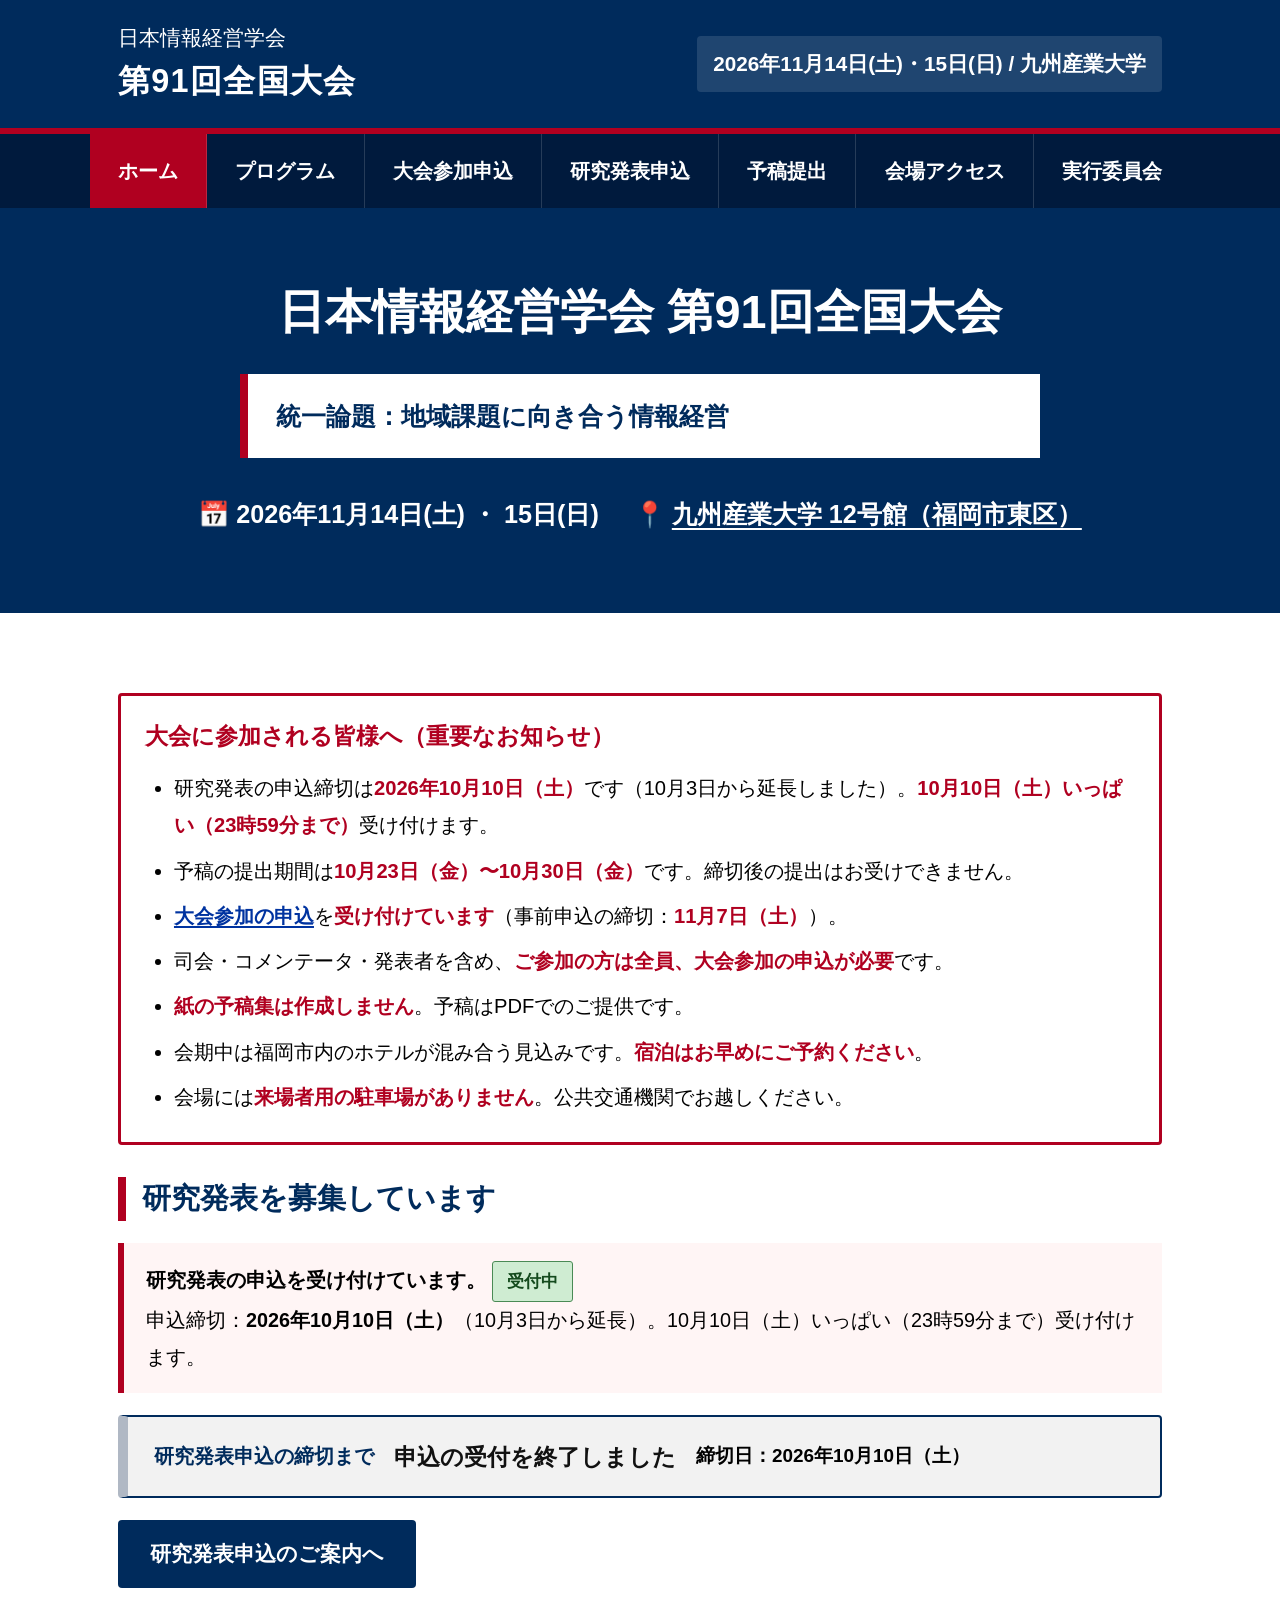
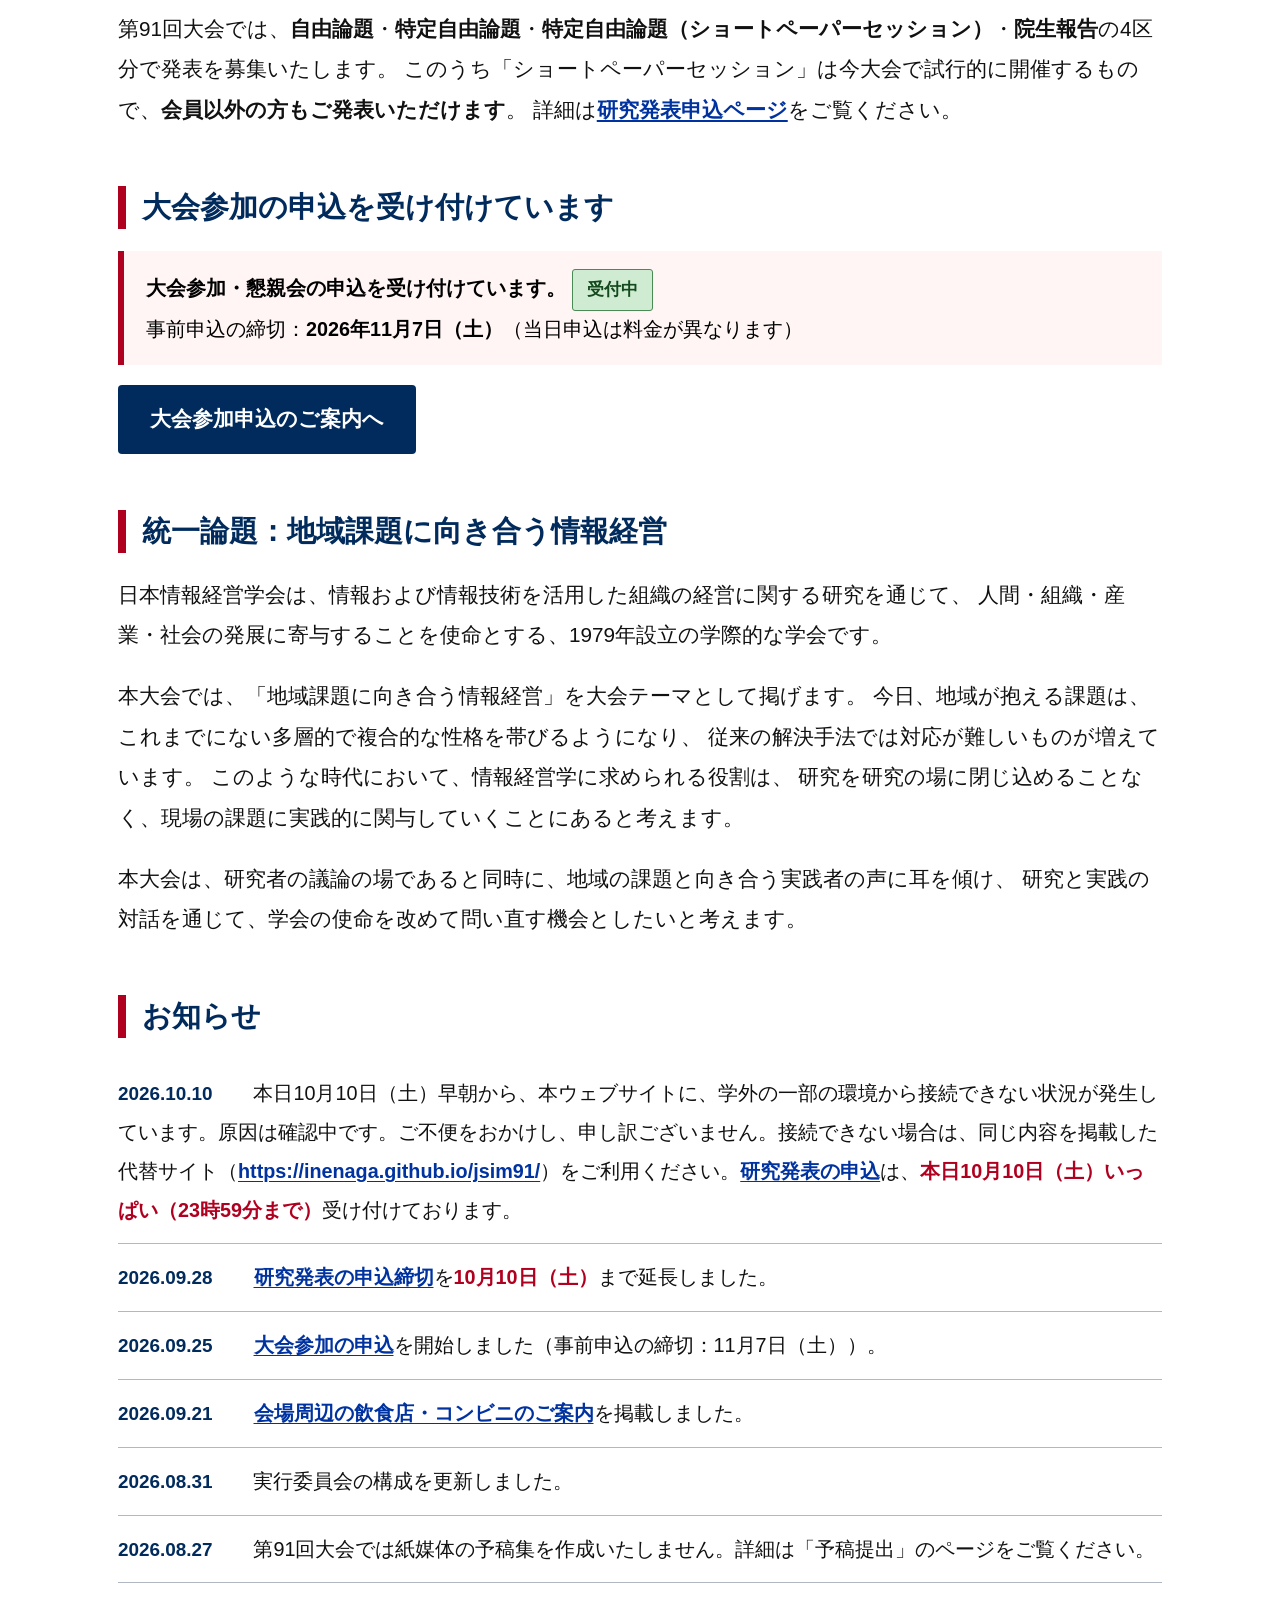
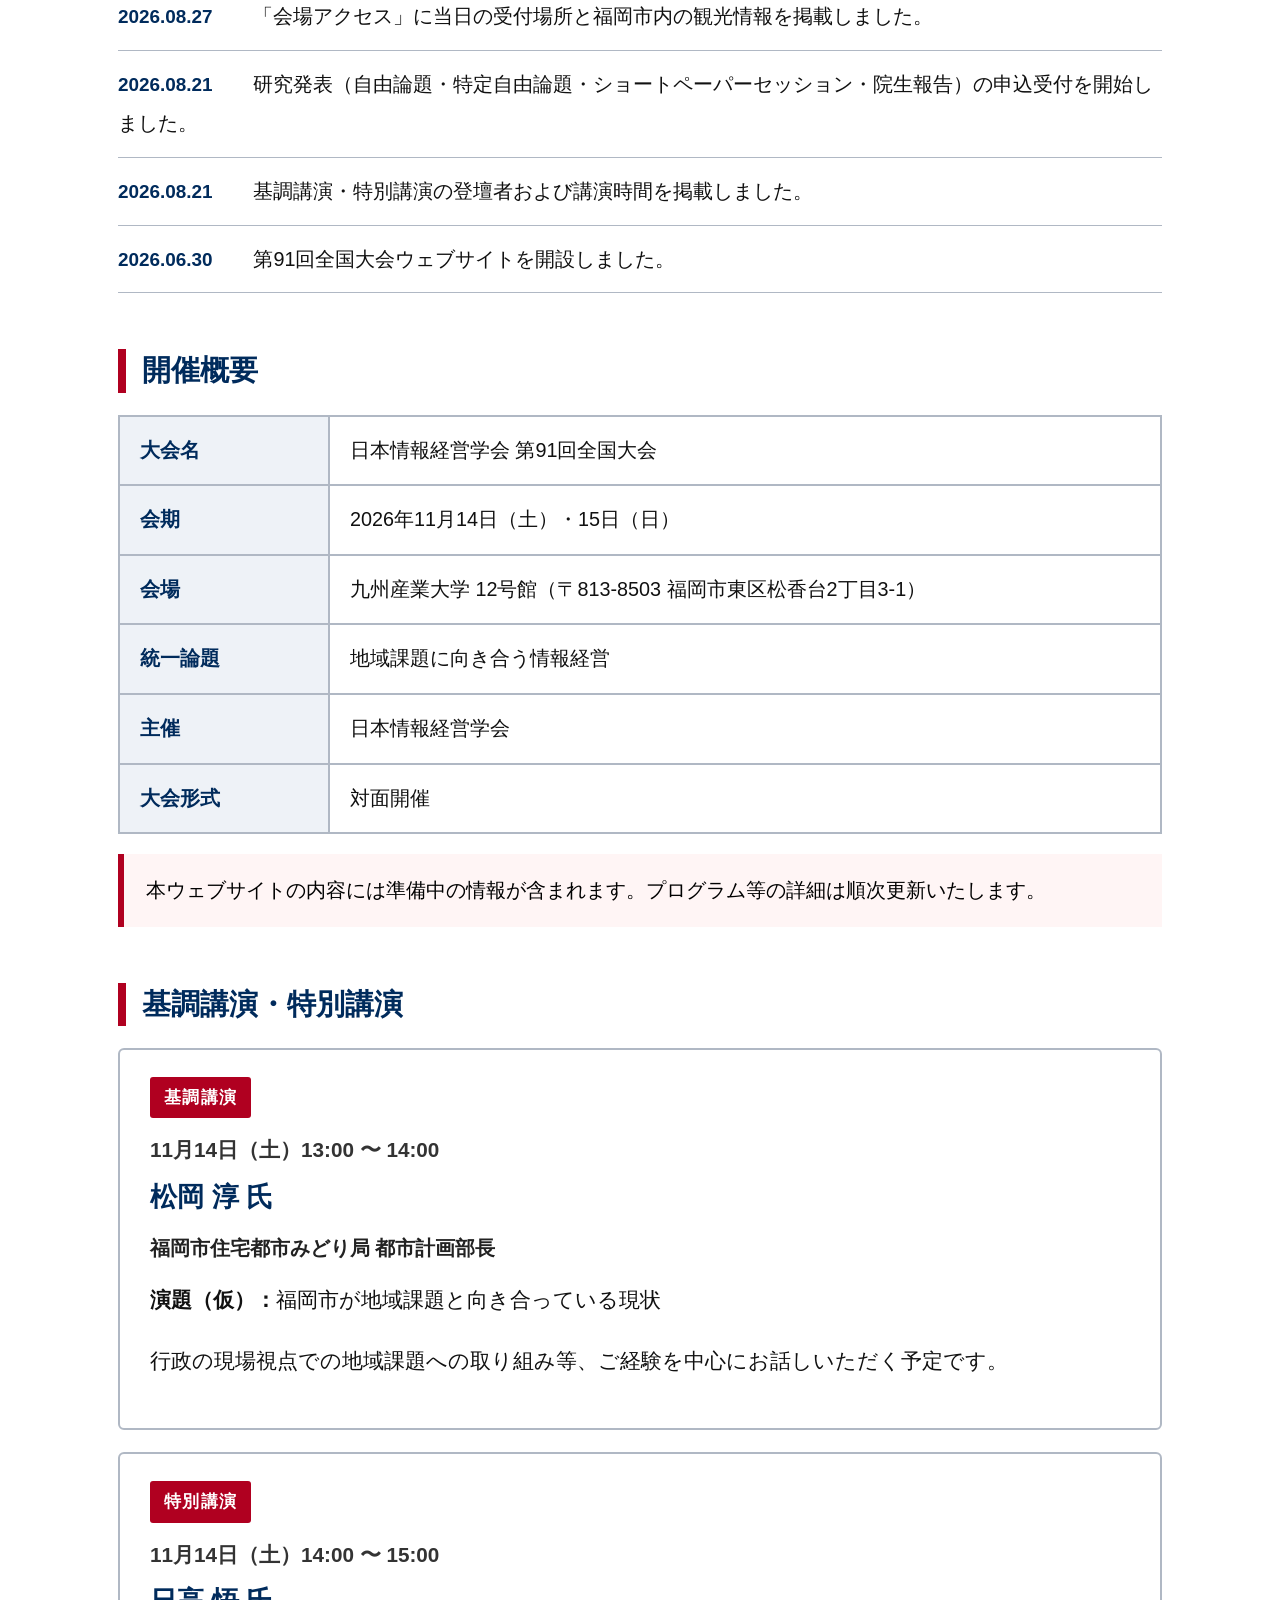
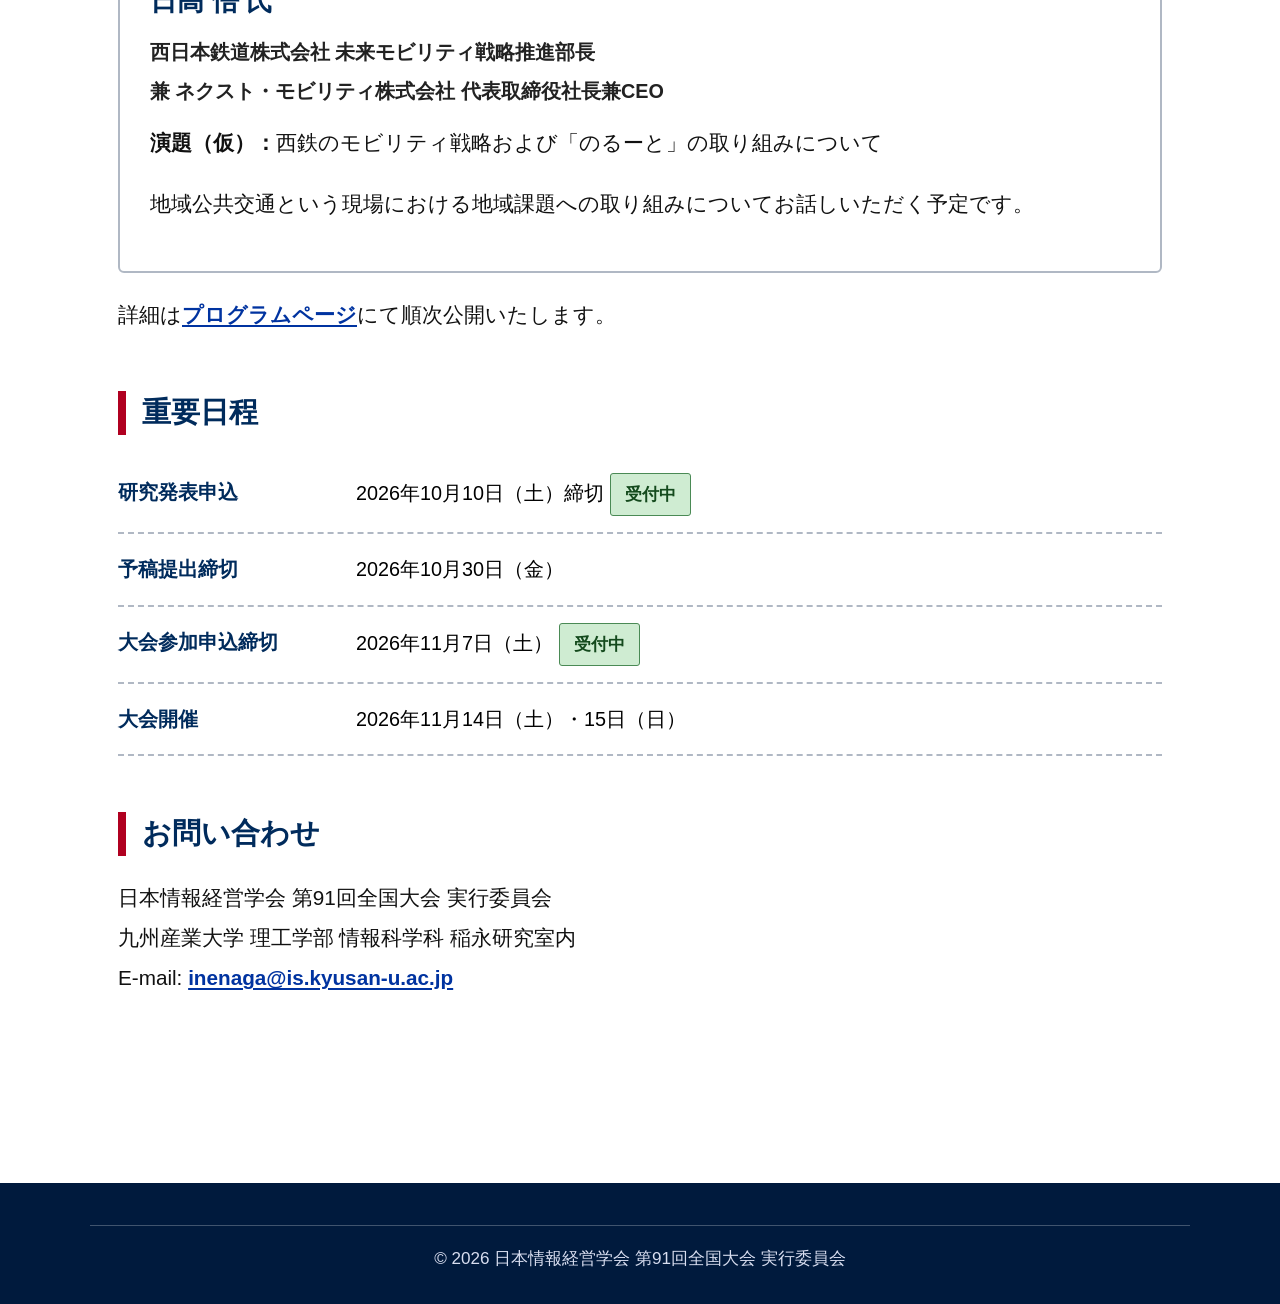
==== index.html @ e1a4740d "おわび文を更新、代替サイトを案内" ====
<!DOCTYPE html>
<html lang="ja">
<head>
<meta charset="UTF-8">
<meta name="viewport" content="width=device-width, initial-scale=1">
<title>日本情報経営学会 第91回全国大会</title>
<meta name="description" content="日本情報経営学会 第91回全国大会 公式ウェブサイト。2026年11月14日（土）・15日（日）、九州産業大学にて開催。研究発表を募集しています。">
<link rel="stylesheet" href="css/style.css?v=20260923">
</head>
<body>

<header class="site-header">
  <div class="site-header__inner">
    <h1 class="site-title">
      <a href="index.html">
        日本情報経営学会
        <strong>第91回全国大会</strong>
      </a>
    </h1>
    <div class="site-header__date">2026年11月14日(土)・15日(日) / 九州産業大学</div>
  </div>
</header>

<nav class="global-nav">
  <div class="global-nav__inner">
    <button class="nav-toggle" type="button" aria-expanded="false" aria-controls="global-nav-list" aria-label="メニューを開く">
      <span class="nav-toggle__icon" aria-hidden="true"><span></span><span></span><span></span></span>
      メニュー
    </button>
    <ul id="global-nav-list">
      <li><a href="index.html" class="is-current">ホーム</a></li>
      <li><a href="program.html">プログラム</a></li>
      <li><a href="registration.html">大会参加申込</a></li>
      <li><a href="submission.html">研究発表申込</a></li>
      <li><a href="proceedings.html">予稿提出</a></li>
      <li><a href="access.html">会場アクセス</a></li>
      <li><a href="committee.html">実行委員会</a></li>
    </ul>
  </div>
</nav>

<section class="hero">
  <h2 class="hero__title">日本情報経営学会 第91回全国大会</h2>
  <div class="hero__theme">
    <strong>統一論題：地域課題に向き合う情報経営</strong>
  </div>
  <div class="hero__meta">
    <span>📅 2026年11月14日(土) ・ 15日(日)</span>
    <span>📍 <a href="https://www.google.com/maps/search/?api=1&query=33.671211%2C130.446072" target="_blank" rel="noopener">九州産業大学 12号館（福岡市東区）</a></span>
  </div>
</section>

<main>

  <div class="keypoints">
    <h2 class="keypoints__title">大会に参加される皆様へ（重要なお知らせ）</h2>
    <ul>
      <li>研究発表の申込締切は<span class="em">2026年10月10日（土）</span>です（10月3日から延長しました）。<span class="em">10月10日（土）いっぱい（23時59分まで）</span>受け付けます。</li>
      <li>予稿の提出期間は<span class="em">10月23日（金）〜10月30日（金）</span>です。締切後の提出はお受けできません。</li>
      <li><a href="registration.html">大会参加の申込</a>を<span class="em">受け付けています</span>（事前申込の締切：<span class="em">11月7日（土）</span>）。</li>
      <li>司会・コメンテータ・発表者を含め、<span class="em">ご参加の方は全員、大会参加の申込が必要</span>です。</li>
      <li><span class="em">紙の予稿集は作成しません</span>。予稿はPDFでのご提供です。</li>
      <li>会期中は福岡市内のホテルが混み合う見込みです。<span class="em">宿泊はお早めにご予約ください</span>。</li>
      <li>会場には<span class="em">来場者用の駐車場がありません</span>。公共交通機関でお越しください。</li>
    </ul>
  </div>

  <section class="section">
    <h2 class="section__title">研究発表を募集しています</h2>
    <p class="note note--accent">
      <strong>研究発表の申込を受け付けています。</strong>
      <span class="badge badge--open">受付中</span><br>
      申込締切：<strong>2026年10月10日（土）</strong>（10月3日から延長）。10月10日（土）いっぱい（23時59分まで）受け付けます。
    </p>
    <div class="countdown" data-deadline="2026-10-10T23:59:59+09:00">
      <span class="countdown__label">研究発表申込の締切まで</span>
      <span class="countdown__value" data-countdown-value>2026年10月10日（土）締切</span>
      <span class="countdown__date">締切日：2026年10月10日（土）</span>
    </div>
    <p>
      <a class="btn" href="submission.html">研究発表申込のご案内へ</a>
    </p>
    <p>
      第91回大会では、<strong>自由論題</strong>・<strong>特定自由論題</strong>・<strong>特定自由論題（ショートペーパーセッション）</strong>・<strong>院生報告</strong>の4区分で発表を募集いたします。
      このうち「ショートペーパーセッション」は今大会で試行的に開催するもので、<strong>会員以外の方もご発表いただけます</strong>。
      詳細は<a href="submission.html">研究発表申込ページ</a>をご覧ください。
    </p>
  </section>

  <section class="section">
    <h2 class="section__title">大会参加の申込を受け付けています</h2>
    <p class="note note--accent">
      <strong>大会参加・懇親会の申込を受け付けています。</strong> <span class="badge badge--open">受付中</span><br>
      事前申込の締切：<strong>2026年11月7日（土）</strong>（当日申込は料金が異なります）
    </p>
    <p><a class="btn" href="registration.html">大会参加申込のご案内へ</a></p>
  </section>

  <section class="section">
    <h2 class="section__title">統一論題：地域課題に向き合う情報経営</h2>
    <p>
      日本情報経営学会は、情報および情報技術を活用した組織の経営に関する研究を通じて、
      人間・組織・産業・社会の発展に寄与することを使命とする、1979年設立の学際的な学会です。
    </p>
    <p>
      本大会では、「地域課題に向き合う情報経営」を大会テーマとして掲げます。
      今日、地域が抱える課題は、これまでにない多層的で複合的な性格を帯びるようになり、
      従来の解決手法では対応が難しいものが増えています。
      このような時代において、情報経営学に求められる役割は、
      研究を研究の場に閉じ込めることなく、現場の課題に実践的に関与していくことにあると考えます。
    </p>
    <p>
      本大会は、研究者の議論の場であると同時に、地域の課題と向き合う実践者の声に耳を傾け、
      研究と実践の対話を通じて、学会の使命を改めて問い直す機会としたいと考えます。
    </p>
  </section>

  <section class="section">
    <h2 class="section__title">お知らせ</h2>
    <ul class="news-list">
      <li>
        <time datetime="2026-10-10">2026.10.10</time>
        本日10月10日（土）早朝から、本ウェブサイトに、学外の一部の環境から接続できない状況が発生しています。原因は確認中です。ご不便をおかけし、申し訳ございません。接続できない場合は、同じ内容を掲載した代替サイト（<a href="https://inenaga.github.io/jsim91/" target="_blank" rel="noopener">https://inenaga.github.io/jsim91/</a>）をご利用ください。<a href="submission.html">研究発表の申込</a>は、<strong class="em">本日10月10日（土）いっぱい（23時59分まで）</strong>受け付けております。
      </li>
      <li>
        <time datetime="2026-09-28">2026.09.28</time>
        <a href="submission.html">研究発表の申込締切</a>を<strong class="em">10月10日（土）</strong>まで延長しました。
      </li>
      <li>
        <time datetime="2026-09-25">2026.09.25</time>
        <a href="registration.html">大会参加の申込</a>を開始しました（事前申込の締切：11月7日（土））。
      </li>
      <li>
        <time datetime="2026-09-21">2026.09.21</time>
        <a href="lunch.html">会場周辺の飲食店・コンビニのご案内</a>を掲載しました。
      </li>
      <li>
        <time datetime="2026-08-31">2026.08.31</time>
        実行委員会の構成を更新しました。
      </li>
      <li>
        <time datetime="2026-08-27">2026.08.27</time>
        第91回大会では紙媒体の予稿集を作成いたしません。詳細は「予稿提出」のページをご覧ください。
      </li>
      <li>
        <time datetime="2026-08-27">2026.08.27</time>
        「会場アクセス」に当日の受付場所と福岡市内の観光情報を掲載しました。
      </li>
      <li>
        <time datetime="2026-08-21">2026.08.21</time>
        研究発表（自由論題・特定自由論題・ショートペーパーセッション・院生報告）の申込受付を開始しました。
      </li>
      <li>
        <time datetime="2026-08-21">2026.08.21</time>
        基調講演・特別講演の登壇者および講演時間を掲載しました。
      </li>
      <li>
        <time datetime="2026-06-30">2026.06.30</time>
        第91回全国大会ウェブサイトを開設しました。
      </li>
    </ul>
  </section>

  <section class="section">
    <h2 class="section__title">開催概要</h2>
    <table class="info-table">
      <tbody>
        <tr><th>大会名</th><td>日本情報経営学会 第91回全国大会</td></tr>
        <tr><th>会期</th><td>2026年11月14日（土）・15日（日）</td></tr>
        <tr><th>会場</th><td>九州産業大学 12号館（〒813-8503 福岡市東区松香台2丁目3-1）</td></tr>
        <tr><th>統一論題</th><td>地域課題に向き合う情報経営</td></tr>
        <tr><th>主催</th><td>日本情報経営学会</td></tr>
        <tr><th>大会形式</th><td>対面開催</td></tr>
      </tbody>
    </table>
    <p class="note note--accent">
      本ウェブサイトの内容には準備中の情報が含まれます。プログラム等の詳細は順次更新いたします。
    </p>
  </section>

  <section class="section">
    <h2 class="section__title">基調講演・特別講演</h2>

    <div class="card">
      <span class="card__label">基調講演</span>
      <p style="margin:0 0 6px;font-weight:700;color:#333;">11月14日（土）13:00 〜 14:00</p>
      <h3 class="card__title">松岡 淳 氏</h3>
      <p class="card__affiliation">福岡市住宅都市みどり局 都市計画部長</p>
      <p><strong>演題（仮）：</strong>福岡市が地域課題と向き合っている現状</p>
      <p>行政の現場視点での地域課題への取り組み等、ご経験を中心にお話しいただく予定です。</p>
    </div>

    <div class="card">
      <span class="card__label">特別講演</span>
      <p style="margin:0 0 6px;font-weight:700;color:#333;">11月14日（土）14:00 〜 15:00</p>
      <h3 class="card__title">日高 悟 氏</h3>
      <p class="card__affiliation">西日本鉄道株式会社 未来モビリティ戦略推進部長<br>
        兼 ネクスト・モビリティ株式会社 代表取締役社長兼CEO</p>
      <p><strong>演題（仮）：</strong>西鉄のモビリティ戦略および「のるーと」の取り組みについて</p>
      <p>地域公共交通という現場における地域課題への取り組みについてお話しいただく予定です。</p>
    </div>

    <p>詳細は<a href="program.html">プログラムページ</a>にて順次公開いたします。</p>
  </section>

  <section class="section">
    <h2 class="section__title">重要日程</h2>
    <ul class="schedule-list">
      <li>
        <span class="schedule-list__date">研究発表申込</span>
        <span class="schedule-list__item">2026年10月10日（土）締切 <span class="badge badge--open">受付中</span></span>
      </li>
      <li>
        <span class="schedule-list__date">予稿提出締切</span>
        <span class="schedule-list__item">2026年10月30日（金）</span>
      </li>
      <li>
        <span class="schedule-list__date">大会参加申込締切</span>
        <span class="schedule-list__item">2026年11月7日（土） <span class="badge badge--open">受付中</span></span>
      </li>
      <li>
        <span class="schedule-list__date">大会開催</span>
        <span class="schedule-list__item">2026年11月14日（土）・15日（日）</span>
      </li>
    </ul>
  </section>

  <section class="section">
    <h2 class="section__title">お問い合わせ</h2>
    <p>
      日本情報経営学会 第91回全国大会 実行委員会<br>
      九州産業大学 理工学部 情報科学科 稲永研究室内<br>
      E-mail: <span class="js-mail" data-m="pj.ca.u-nasuyk.si@aganeni">inenaga [at] is.kyusan-u.ac.jp</span>
    </p>
  </section>

</main>

<footer class="site-footer">
  <div class="site-footer__inner">
    <p class="copyright">© 2026 日本情報経営学会 第91回全国大会 実行委員会</p>
  </div>
</footer>

<script src="js/nav.js?v=20260921"></script>

</body>
</html>
---- css/style.css ----
/* ===========================
   日本情報経営学会 第91回全国大会
   共通スタイルシート（高齢読者向け・高可読性版）
   =========================== */

:root {
  /* ブラウザやOSのダークモードで自動反転されないよう、明示的に明色指定とする */
  color-scheme: light;

  --primary: #002b5c;        /* 学会基調色：濃紺（コントラスト強め） */
  --primary-dark: #001a3d;
  --accent: #b00020;         /* アクセント：濃い赤 */
  --bg: #ffffff;
  --bg-soft: #eef2f7;
  --text: #111111;           /* 本文：ほぼ黒 */
  --text-strong: #000000;
  --border: #b0b8c4;
  --link: #0033a0;           /* リンク：濃い青 */
  --link-hover: #b00020;
  --max-width: 1100px;
}

* {
  box-sizing: border-box;
}

html {
  scroll-behavior: smooth;
  font-size: 18px;           /* ブラウザのデフォルト16pxより大きく */
}

html { background: #ffffff; }
body {
  margin: 0;
  font-family: "Hiragino Kaku Gothic ProN", "Yu Gothic", "Meiryo", "MS PGothic",
               -apple-system, BlinkMacSystemFont, "Segoe UI", sans-serif;
  font-size: 1.15rem;        /* 約 20.7px */
  line-height: 1.95;
  color: var(--text);
  background: var(--bg);
  -webkit-font-smoothing: antialiased;
}

a {
  color: var(--link);
  text-decoration: underline;
  text-underline-offset: 3px;
  font-weight: 600;
}
a:hover {
  color: var(--link-hover);
}

p {
  margin: 0.6em 0 1em;
}

ul, ol {
  margin: 0.6em 0 1em;
  padding-left: 1.6em;
}
li {
  margin-bottom: 0.4em;
}

/* ---------- ヘッダー ---------- */
.site-header {
  background: var(--primary);
  color: #fff;
  border-bottom: 6px solid var(--accent);
}
.site-header__inner {
  max-width: var(--max-width);
  margin: 0 auto;
  padding: 22px 28px;
  display: flex;
  flex-wrap: wrap;
  align-items: center;
  justify-content: space-between;
  gap: 16px;
}
.site-title {
  margin: 0;
  font-size: 1.15rem;
  font-weight: 500;
  line-height: 1.5;
  color: #fff;
}
.site-title a {
  color: #fff;
  text-decoration: none;
  font-weight: 500;
}
.site-title strong {
  display: block;
  font-size: 1.8rem;
  font-weight: 800;
  letter-spacing: 0.04em;
  margin-top: 4px;
}
.site-header__date {
  font-size: 1.15rem;
  font-weight: 700;
  background: rgba(255,255,255,0.12);
  padding: 8px 16px;
  border-radius: 4px;
}

/* ---------- ナビゲーション ---------- */
.global-nav {
  background: var(--primary-dark);
}
.global-nav__inner {
  max-width: var(--max-width);
  margin: 0 auto;
}
.global-nav ul {
  list-style: none;
  margin: 0;
  padding: 0;
  display: flex;
  flex-wrap: wrap;
}
.global-nav li {
  flex: 1 1 auto;
  text-align: center;
  margin: 0;
}
.global-nav a {
  display: block;
  padding: 18px 16px;
  color: #fff;
  font-size: 1.1rem;
  font-weight: 700;
  text-decoration: none;
  border-right: 1px solid rgba(255,255,255,0.15);
  transition: background 0.15s;
}
.global-nav li:last-child a {
  border-right: none;
}
.global-nav a:hover,
.global-nav a.is-current {
  background: var(--accent);
  color: #fff;
}

/* ---------- ヒーロー（トップページ） ---------- */
.hero {
  background: #002b5c;       /* グラデーション廃止、単色で読みやすく */
  color: #fff;
  padding: 72px 28px;
  text-align: center;
}
.hero__edition {
  display: inline-block;
  padding: 6px 18px;
  margin-bottom: 22px;
  border: 2px solid #fff;
  border-radius: 999px;
  font-size: 1rem;
  letter-spacing: 0.15em;
  font-weight: 700;
}
.hero__title {
  margin: 0 0 18px;
  font-size: 2.6rem;         /* 大きく */
  font-weight: 800;
  line-height: 1.4;
}
.hero__theme {
  margin: 28px auto 30px;
  padding: 22px 28px;
  max-width: 800px;
  background: #ffffff;       /* 不透明：地の文字を読みやすく */
  color: var(--text-strong);
  border-left: 8px solid var(--accent);
  text-align: left;
}
.hero__theme strong {
  display: block;
  font-size: 1.4rem;
  line-height: 1.6;
  color: var(--primary);
}
.hero__theme small {
  display: block;
  font-size: 0.95rem;
  color: #444;
  margin-top: 10px;
}
.hero__meta {
  font-size: 1.4rem;
  font-weight: 700;
  margin-top: 18px;
  line-height: 1.8;
}
.hero__meta span {
  display: inline-block;
  margin: 4px 14px;
}

/* ---------- メイン本文 ---------- */
main {
  max-width: var(--max-width);
  margin: 0 auto;
  padding: 56px 28px 72px;
}

.page-title {
  font-size: 2.2rem;
  font-weight: 800;
  color: var(--primary);
  border-bottom: 4px solid var(--primary);
  padding-bottom: 12px;
  margin-top: 0;
  margin-bottom: 36px;
  line-height: 1.4;
}

.section {
  margin-bottom: 56px;
}
.section__title {
  font-size: 1.6rem;
  font-weight: 800;
  color: var(--primary);
  border-left: 8px solid var(--accent);
  padding-left: 16px;
  margin-top: 0;
  margin-bottom: 22px;
  line-height: 1.5;
}
.section__subtitle {
  font-size: 1.3rem;
  font-weight: 700;
  color: var(--primary);
  margin: 32px 0 12px;
  line-height: 1.5;
}

/* ---------- 表 ---------- */
.info-table {
  width: 100%;
  border-collapse: collapse;
  margin-bottom: 20px;
  font-size: 1.1rem;
}
.info-table th,
.info-table td {
  border: 2px solid var(--border);
  padding: 16px 20px;
  text-align: left;
  vertical-align: top;
  line-height: 1.8;
}
.info-table th {
  background: var(--bg-soft);
  width: 210px;
  font-weight: 700;
  color: var(--primary);
}

/* ---------- カード ---------- */
.card {
  border: 2px solid var(--border);
  border-radius: 6px;
  padding: 26px 30px;
  background: #fff;
  margin-bottom: 22px;
}
.card__label {
  display: inline-block;
  background: var(--accent);
  color: #fff;
  font-size: 0.95rem;
  font-weight: 700;
  padding: 4px 14px;
  border-radius: 3px;
  margin-bottom: 12px;
  letter-spacing: 0.08em;
}
.card__title {
  font-size: 1.5rem;
  font-weight: 800;
  margin: 6px 0 6px;
  color: var(--primary);
  line-height: 1.5;
}
.card__affiliation {
  color: #222;              /* グレーをやめて濃く */
  font-size: 1.1rem;
  font-weight: 600;
  margin-bottom: 10px;
}

/* ---------- バッジ ---------- */
.badge {
  display: inline-block;
  padding: 4px 14px;
  font-size: 0.95rem;
  border-radius: 3px;
  font-weight: 700;
  vertical-align: middle;
}
.badge--coming {
  background: #fff2a8;
  color: #5a4500;
  border: 1px solid #c9b800;
}
.badge--open {
  background: #cfecd2;
  color: #144a1d;
  border: 1px solid #4a8a55;
}

/* ---------- 重要日程リスト ---------- */
.schedule-list {
  list-style: none;
  padding: 0;
  margin: 0;
}
.schedule-list li {
  display: flex;
  flex-wrap: wrap;
  gap: 18px;
  padding: 16px 0;
  border-bottom: 2px dashed var(--border);
  font-size: 1.1rem;
  margin: 0;
}
.schedule-list__date {
  flex: 0 0 220px;
  color: var(--primary);
  font-weight: 700;
}
.schedule-list__item {
  flex: 1;
  color: var(--text-strong);
}

/* ---------- お知らせリスト ---------- */
.news-list {
  list-style: none;
  padding: 0;
  margin: 0;
}
.news-list li {
  padding: 14px 0;
  border-bottom: 1px solid var(--border);
  font-size: 1.1rem;
  margin: 0;
}
.news-list time {
  display: inline-block;
  width: 130px;
  color: var(--primary);
  font-weight: 700;
  font-size: 1.05rem;
}

/* ---------- 注意ボックス ---------- */
.note {
  background: var(--bg-soft);
  border-left: 6px solid var(--primary);
  padding: 18px 22px;
  margin: 20px 0;
  font-size: 1.1rem;
  line-height: 1.85;
  color: var(--text-strong);
}
.note--accent {
  border-left-color: var(--accent);
  background: #fff5f5;
}

/* ---------- ボタン ---------- */
.btn {
  display: inline-block;
  background: var(--primary);
  color: #fff !important;
  padding: 14px 32px;
  border-radius: 4px;
  text-decoration: none !important;
  font-weight: 700;
  font-size: 1.15rem;
  border: none;
  cursor: pointer;
}
.btn:hover {
  background: var(--accent);
}
.btn--disabled {
  background: #888;
  cursor: not-allowed;
  pointer-events: none;
}

/* ---------- フッター ---------- */
.site-footer {
  background: var(--primary-dark);
  color: #ffffff;
  padding: 36px 28px 24px;
  margin-top: 56px;
  font-size: 1.05rem;
  line-height: 1.8;
}
.site-footer__inner {
  max-width: var(--max-width);
  margin: 0 auto;
}
.site-footer p {
  margin: 6px 0;
}
.site-footer a {
  color: #ffffff;
}
.copyright {
  text-align: center;
  margin-top: 22px;
  padding-top: 18px;
  border-top: 1px solid rgba(255,255,255,0.25);
  font-size: 0.95rem;
  color: #d8def0;
}

/* ---------- レスポンシブ ---------- */
@media (max-width: 720px) {
  html { font-size: 17px; }
  .site-title strong { font-size: 1.45rem; }
  .global-nav ul { flex-direction: column; }
  .global-nav a {
    border-right: none;
    border-bottom: 1px solid rgba(255,255,255,0.18);
    padding: 16px;
    font-size: 1.05rem;
  }
  .hero { padding: 48px 18px; }
  .hero__title { font-size: 1.9rem; }
  .hero__theme strong { font-size: 1.2rem; }
  .hero__meta { font-size: 1.15rem; }
  .page-title { font-size: 1.7rem; }
  .section__title { font-size: 1.3rem; }
  .info-table th { width: 120px; font-size: 1rem; padding: 12px 14px; }
  .info-table td { padding: 12px 14px; font-size: 1rem; }
  .schedule-list li { flex-direction: column; gap: 4px; }
  .schedule-list__date { flex: none; }
}

/* ---------- ヒーロー内リンク ---------- */
.hero__meta a {
  color: #fff;
  text-decoration: underline;
  text-underline-offset: 5px;
  text-decoration-thickness: 2px;
}
.hero__meta a:hover {
  opacity: 0.8;
}

/* ---------- 地図埋め込み（レスポンシブ） ---------- */
.map-embed {
  position: relative;
  width: 100%;
  padding-top: 56.25%;
  margin: 18px 0 10px;
  border: 1px solid #ccc;
}
.map-embed iframe {
  position: absolute;
  top: 0;
  left: 0;
  width: 100%;
  height: 100%;
  border: 0;
}

/* ---------- モバイル用ハンバーガーメニュー ---------- */
.nav-toggle {
  display: none;
  width: 100%;
  box-sizing: border-box;
  align-items: center;
  gap: 12px;
  padding: 16px 18px;
  background: transparent;
  border: 0;
  border-bottom: 1px solid rgba(255,255,255,0.18);
  color: #fff;
  font-family: inherit;
  font-size: 1.05rem;
  font-weight: 700;
  cursor: pointer;
  text-align: left;
}
.nav-toggle__icon {
  position: relative;
  flex: none;
  width: 22px;
  height: 16px;
}
.nav-toggle__icon span {
  position: absolute;
  left: 0;
  width: 100%;
  height: 2px;
  background: #fff;
  transition: transform 0.2s, opacity 0.2s;
}
.nav-toggle__icon span:nth-child(1) { top: 0; }
.nav-toggle__icon span:nth-child(2) { top: 7px; }
.nav-toggle__icon span:nth-child(3) { top: 14px; }
.nav-toggle.is-open .nav-toggle__icon span:nth-child(1) { transform: translateY(7px) rotate(45deg); }
.nav-toggle.is-open .nav-toggle__icon span:nth-child(2) { opacity: 0; }
.nav-toggle.is-open .nav-toggle__icon span:nth-child(3) { transform: translateY(-7px) rotate(-45deg); }

@media (max-width: 720px) {
  .nav-toggle { display: flex; }
  .global-nav ul {
    display: none;
  }
  .global-nav ul.is-open {
    display: block;
  }
}

/* ---------- 締切カウントダウン ---------- */
.countdown {
  display: flex;
  align-items: center;
  flex-wrap: wrap;
  gap: 8px 20px;
  margin: 22px 0;
  padding: 20px 26px;
  background: var(--bg-soft);
  border: 2px solid var(--primary);
  border-left: 10px solid var(--accent);
  border-radius: 4px;
}
.countdown__label {
  font-size: 1.1rem;
  font-weight: 700;
  color: var(--primary);
}
.countdown__value {
  font-size: 1.6rem;
  font-weight: 800;
  color: var(--accent);
  line-height: 1.2;
}
.countdown__value .countdown__num {
  font-size: 2.8rem;
  margin: 0 4px;
  letter-spacing: 0.02em;
}
.countdown__date {
  font-size: 1.05rem;
  font-weight: 700;
  color: var(--text-strong);
}
.countdown.is-urgent {
  background: #fdecef;
}
.countdown.is-closed {
  border-left-color: var(--border);
  background: #f2f2f2;
}
.countdown.is-closed .countdown__value {
  color: var(--text);
  font-size: 1.3rem;
}

@media (max-width: 720px) {
  .countdown {
    flex-direction: column;
    align-items: flex-start;
    gap: 6px;
    padding: 16px 18px;
  }
  .countdown__value .countdown__num { font-size: 2.3rem; }
}

/* ---------- 重要事項の囲み（参加申込ページ） ---------- */
.keypoints {
  border: 3px solid var(--accent);
  border-radius: 4px;
  background: #fff;
  padding: 18px 24px;
  margin: 24px 0 32px;
}
.keypoints__title {
  margin: 0 0 10px;
  font-size: 1.3rem;
  font-weight: 800;
  color: var(--accent);
}
.keypoints ul {
  margin: 0;
  padding-left: 1.4em;
}
.keypoints li {
  margin: 8px 0;
  font-size: 1.12rem;
  line-height: 1.85;
  color: var(--text-strong);
}
/* 本文中の特に重要な語句 */
.em {
  color: var(--accent);
  font-weight: 700;
}
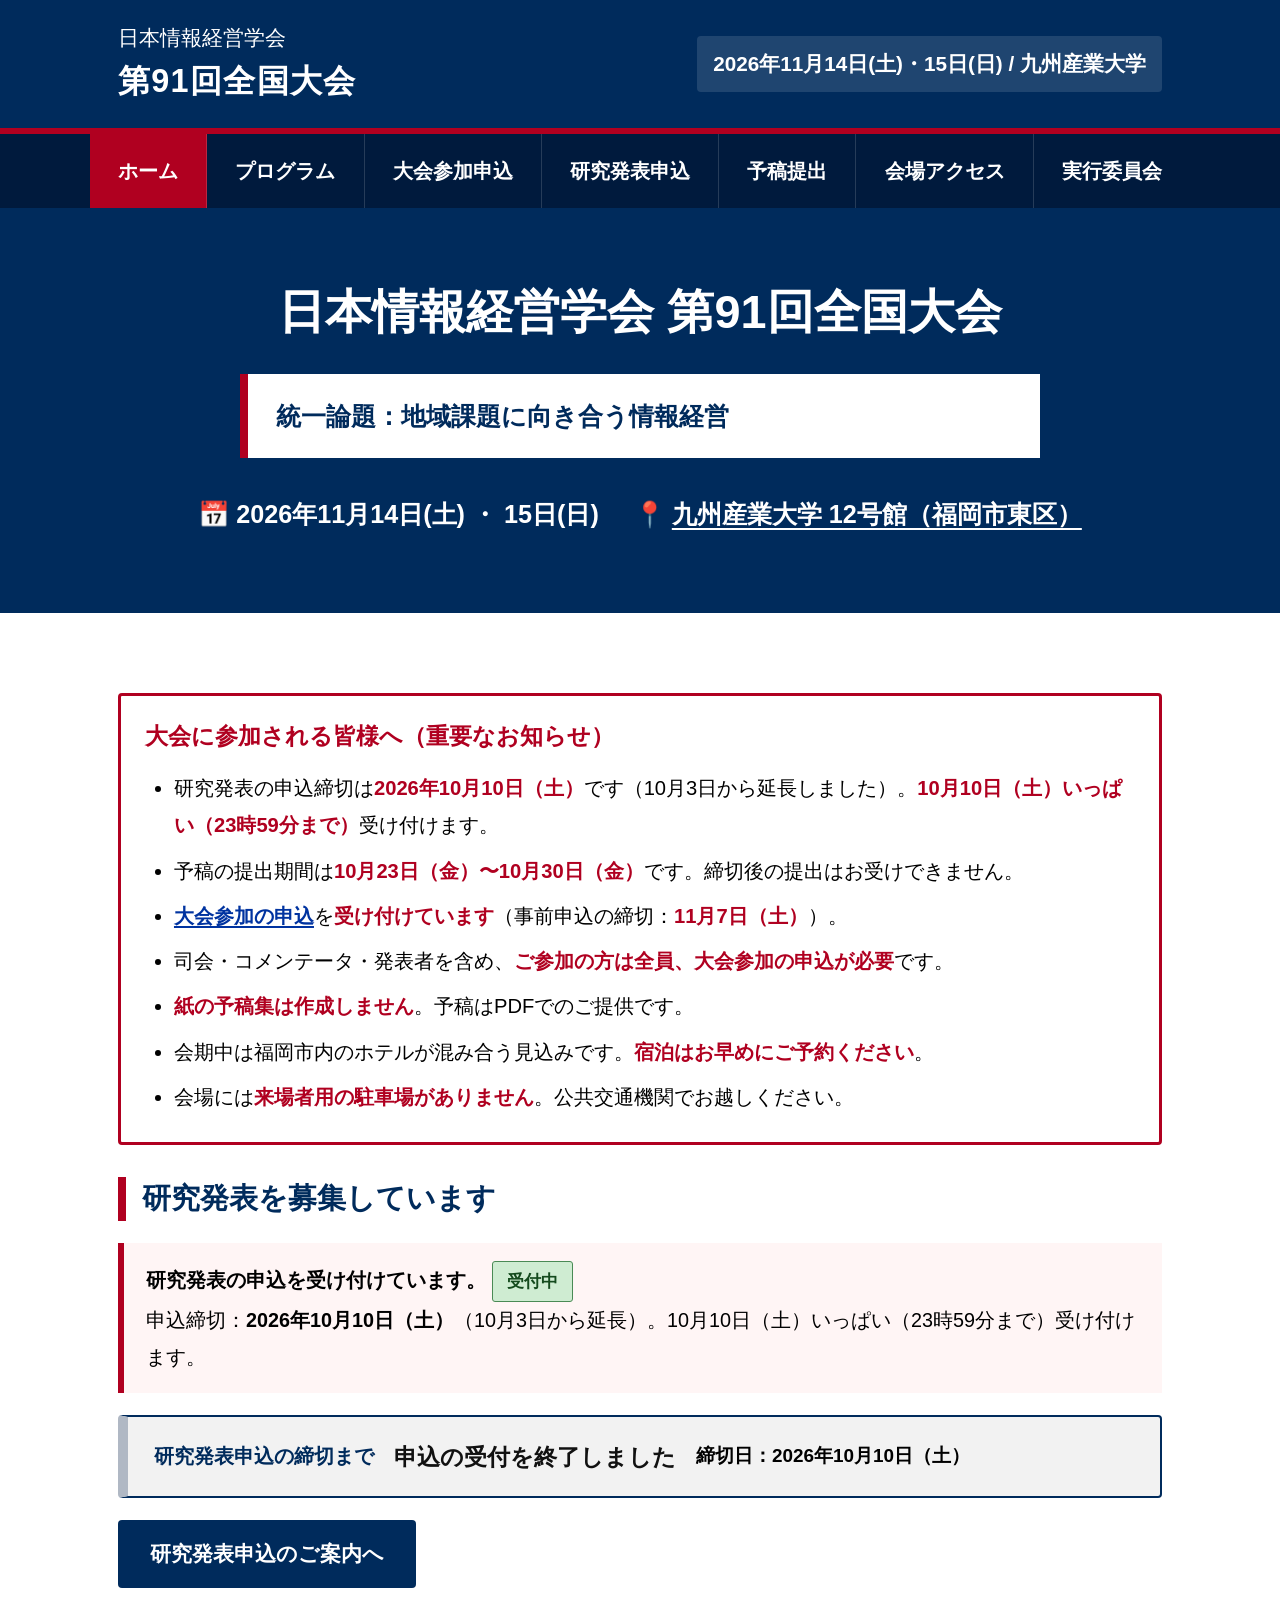
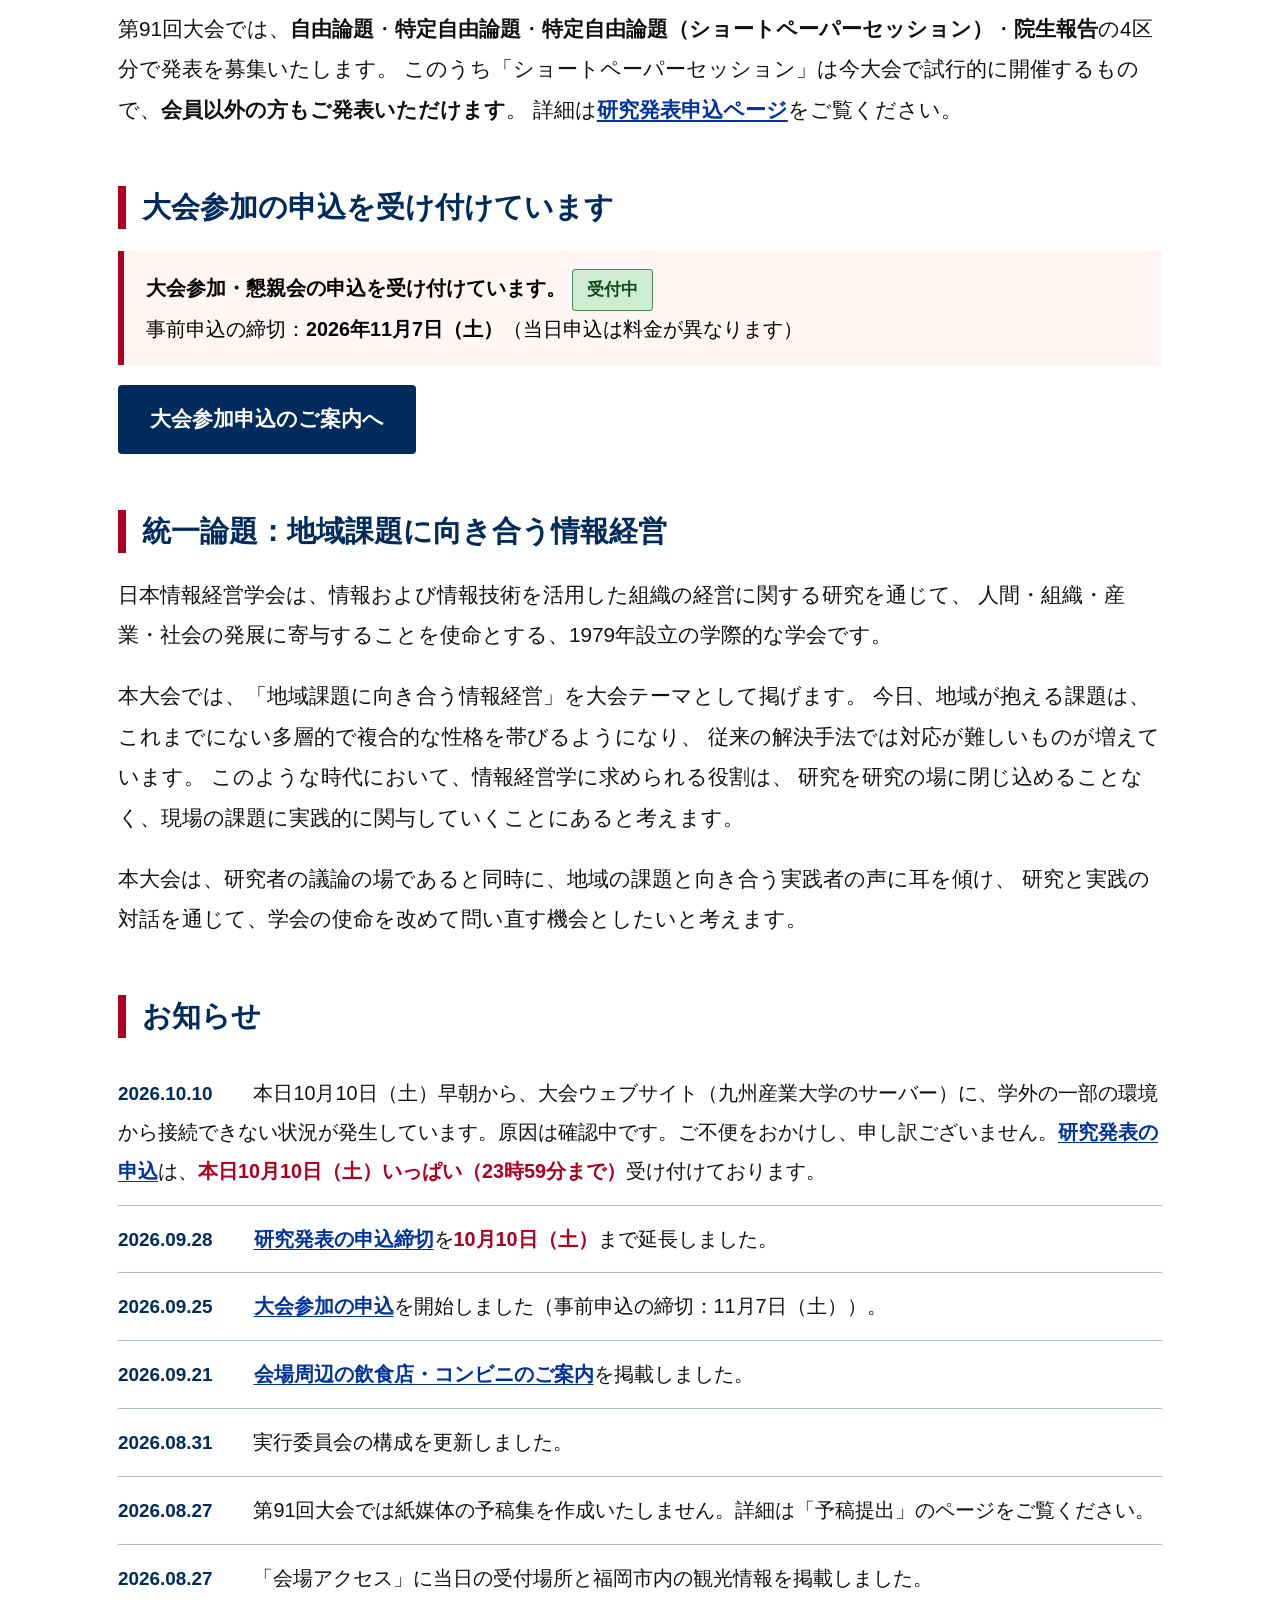
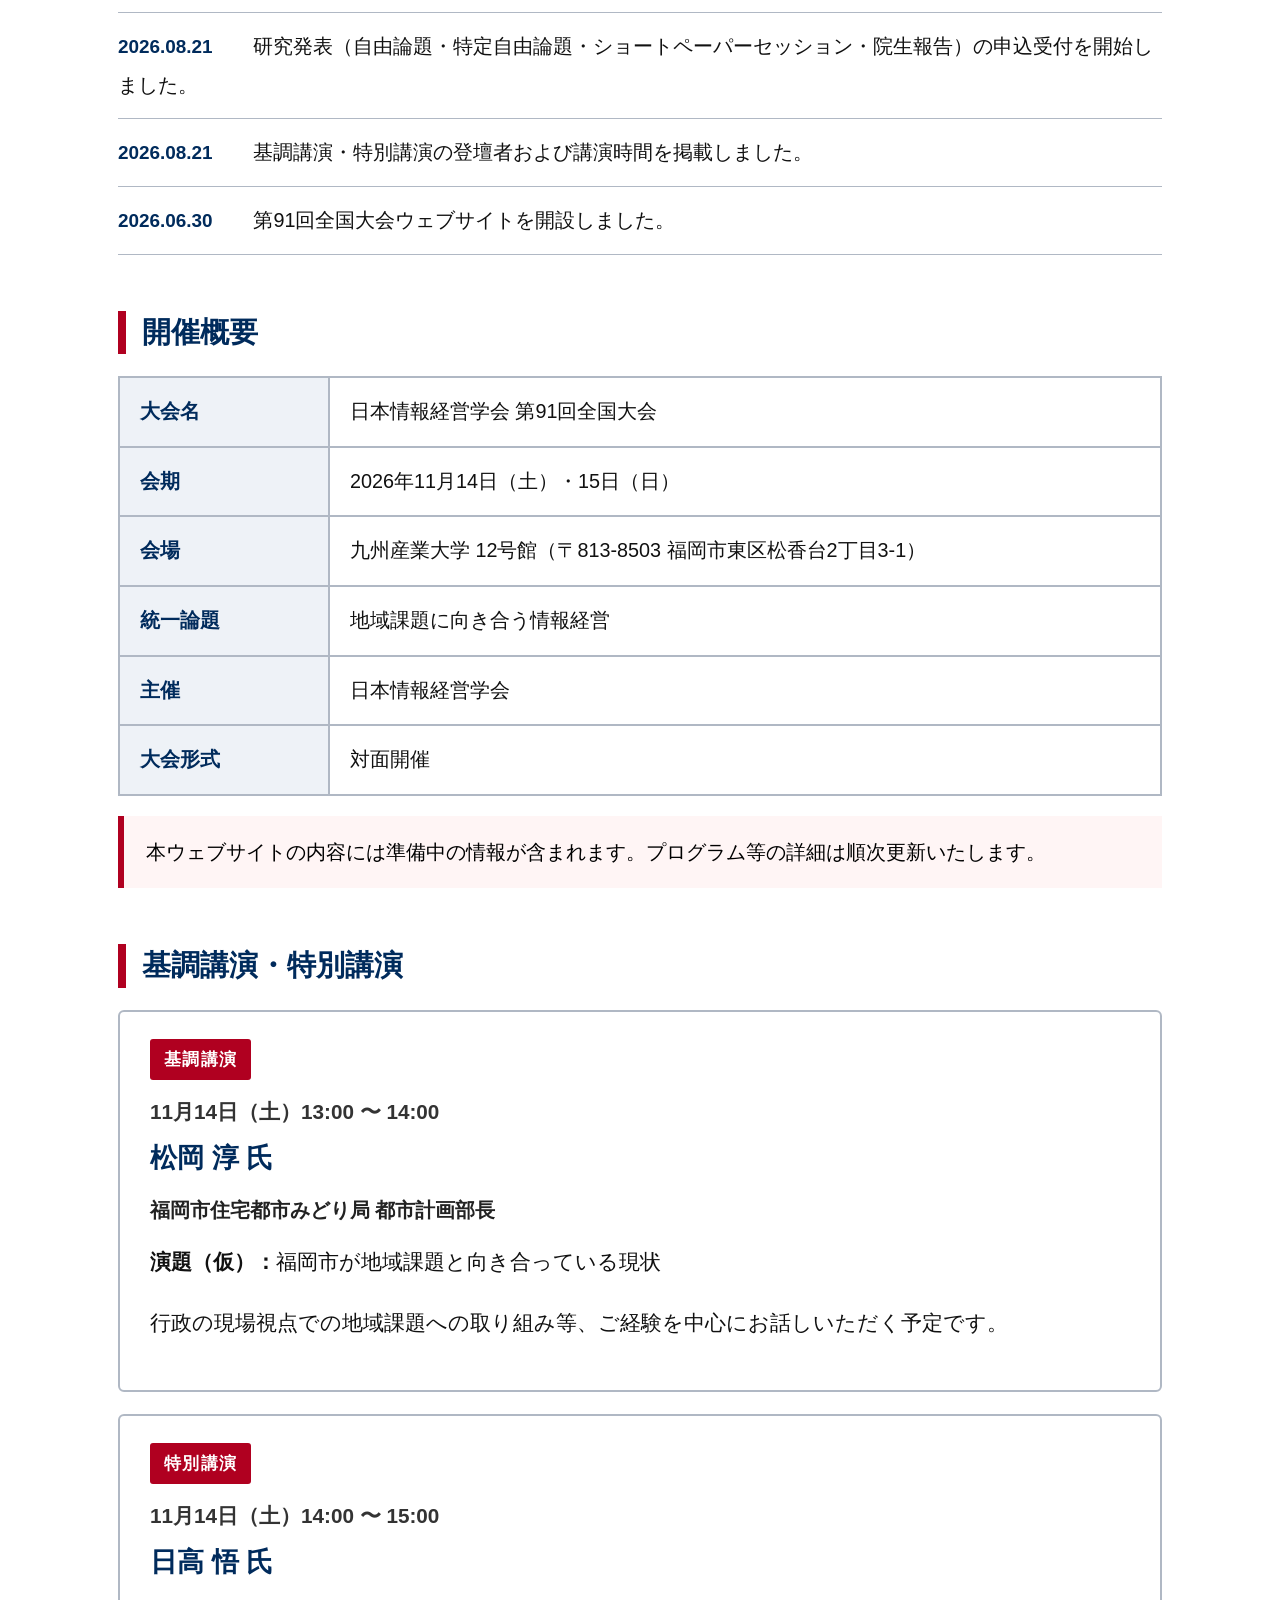
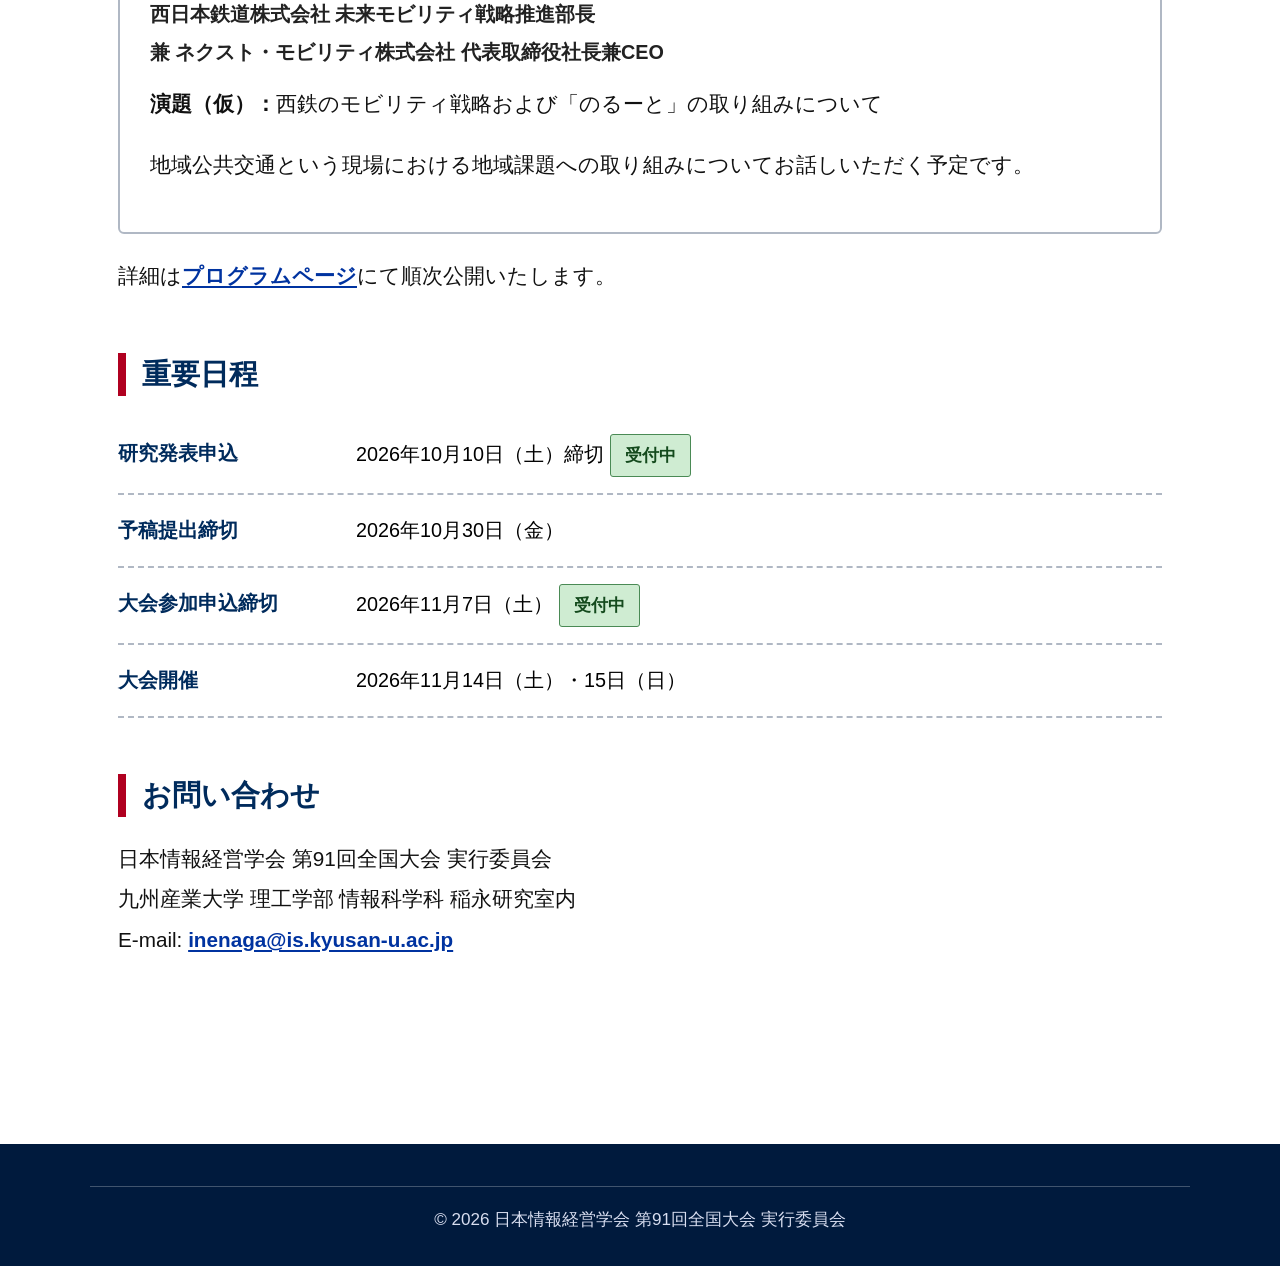
==== commit 2f3f1385: "おわび文を更新、代替サイトを案内" ====
--- a/index.html
+++ b/index.html
@@ -120,7 +120,7 @@
     <ul class="news-list">
       <li>
         <time datetime="2026-10-10">2026.10.10</time>
-        本日10月10日（土）早朝から、本ウェブサイトに、学外の一部の環境から接続できない状況が発生しています。原因は確認中です。ご不便をおかけし、申し訳ございません。接続できない場合は、同じ内容を掲載した代替サイト（<a href="https://inenaga.github.io/jsim91/" target="_blank" rel="noopener">https://inenaga.github.io/jsim91/</a>）をご利用ください。<a href="submission.html">研究発表の申込</a>は、<strong class="em">本日10月10日（土）いっぱい（23時59分まで）</strong>受け付けております。
+        本日10月10日（土）早朝から、大会ウェブサイト（九州産業大学のサーバー）に、学外の一部の環境から接続できない状況が発生しています。原因は確認中です。ご不便をおかけし、申し訳ございません。<a href="submission.html">研究発表の申込</a>は、<strong class="em">本日10月10日（土）いっぱい（23時59分まで）</strong>受け付けております。
       </li>
       <li>
         <time datetime="2026-09-28">2026.09.28</time>
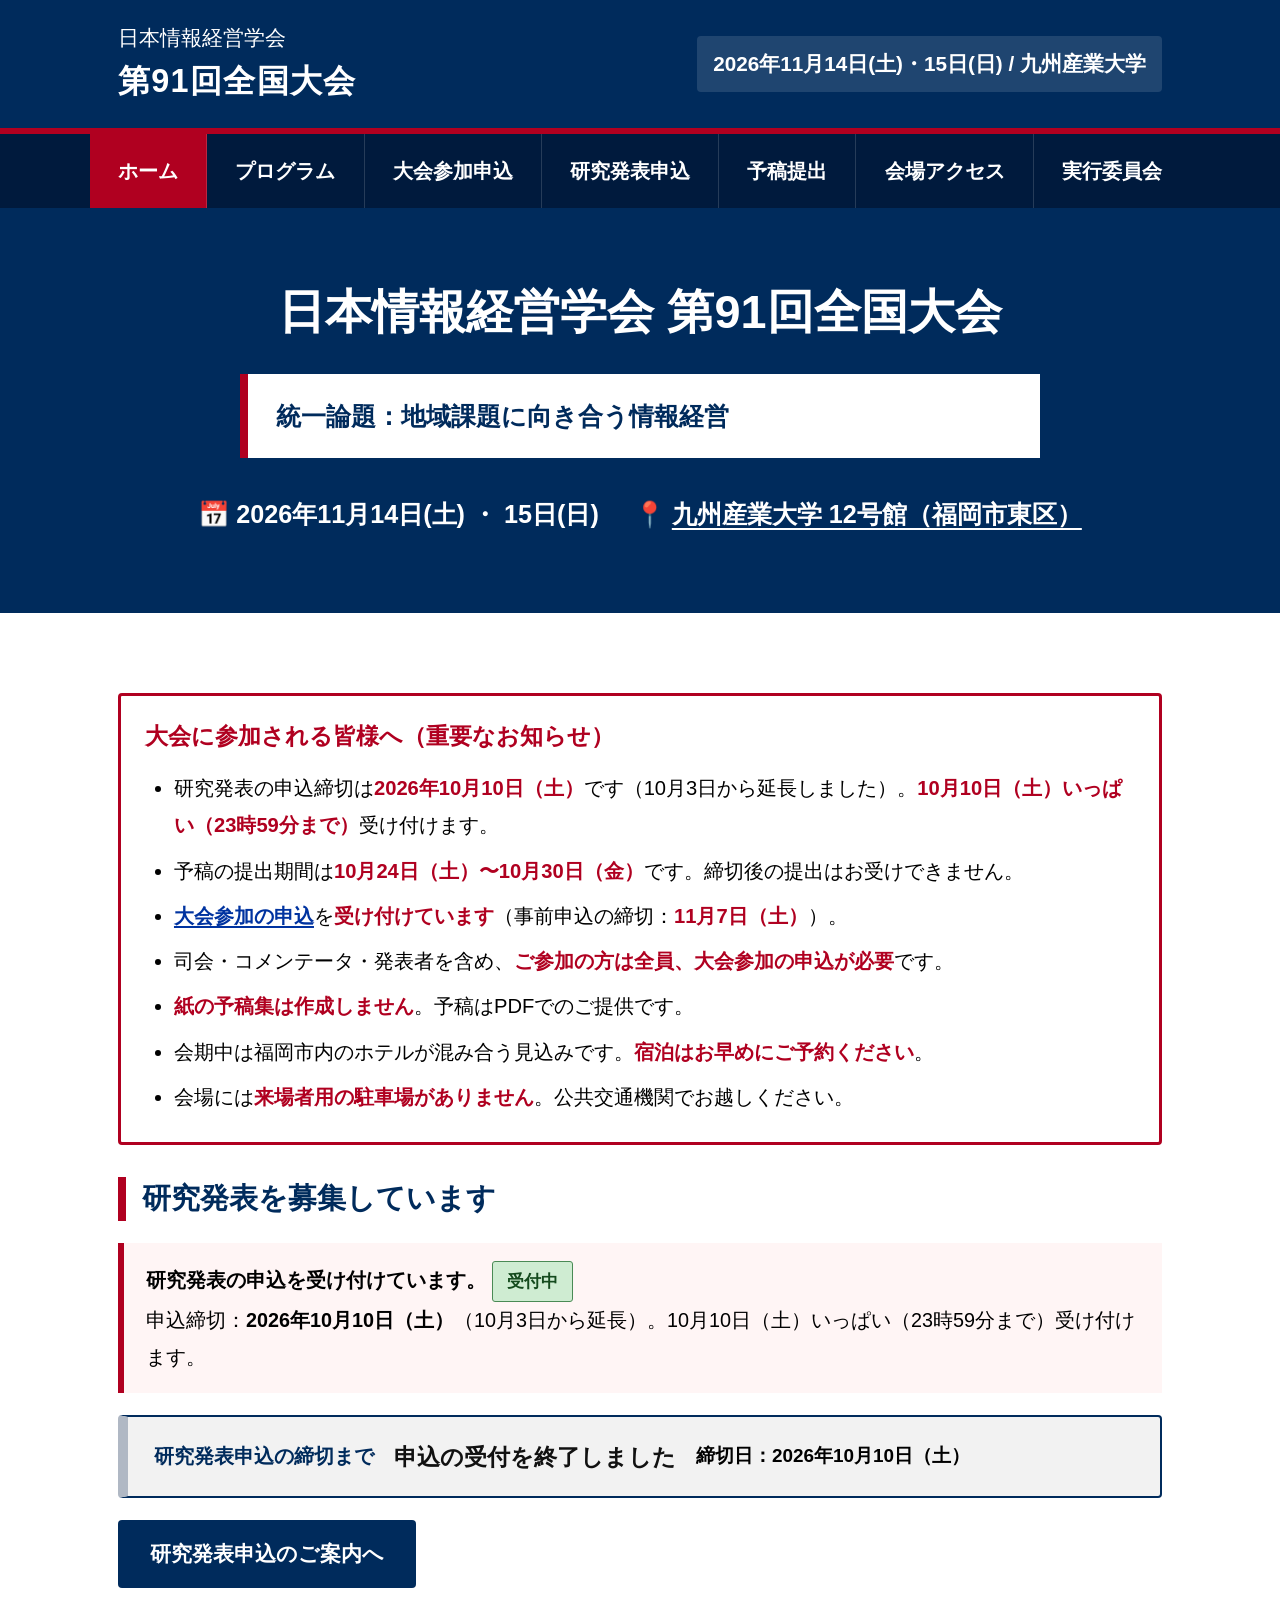
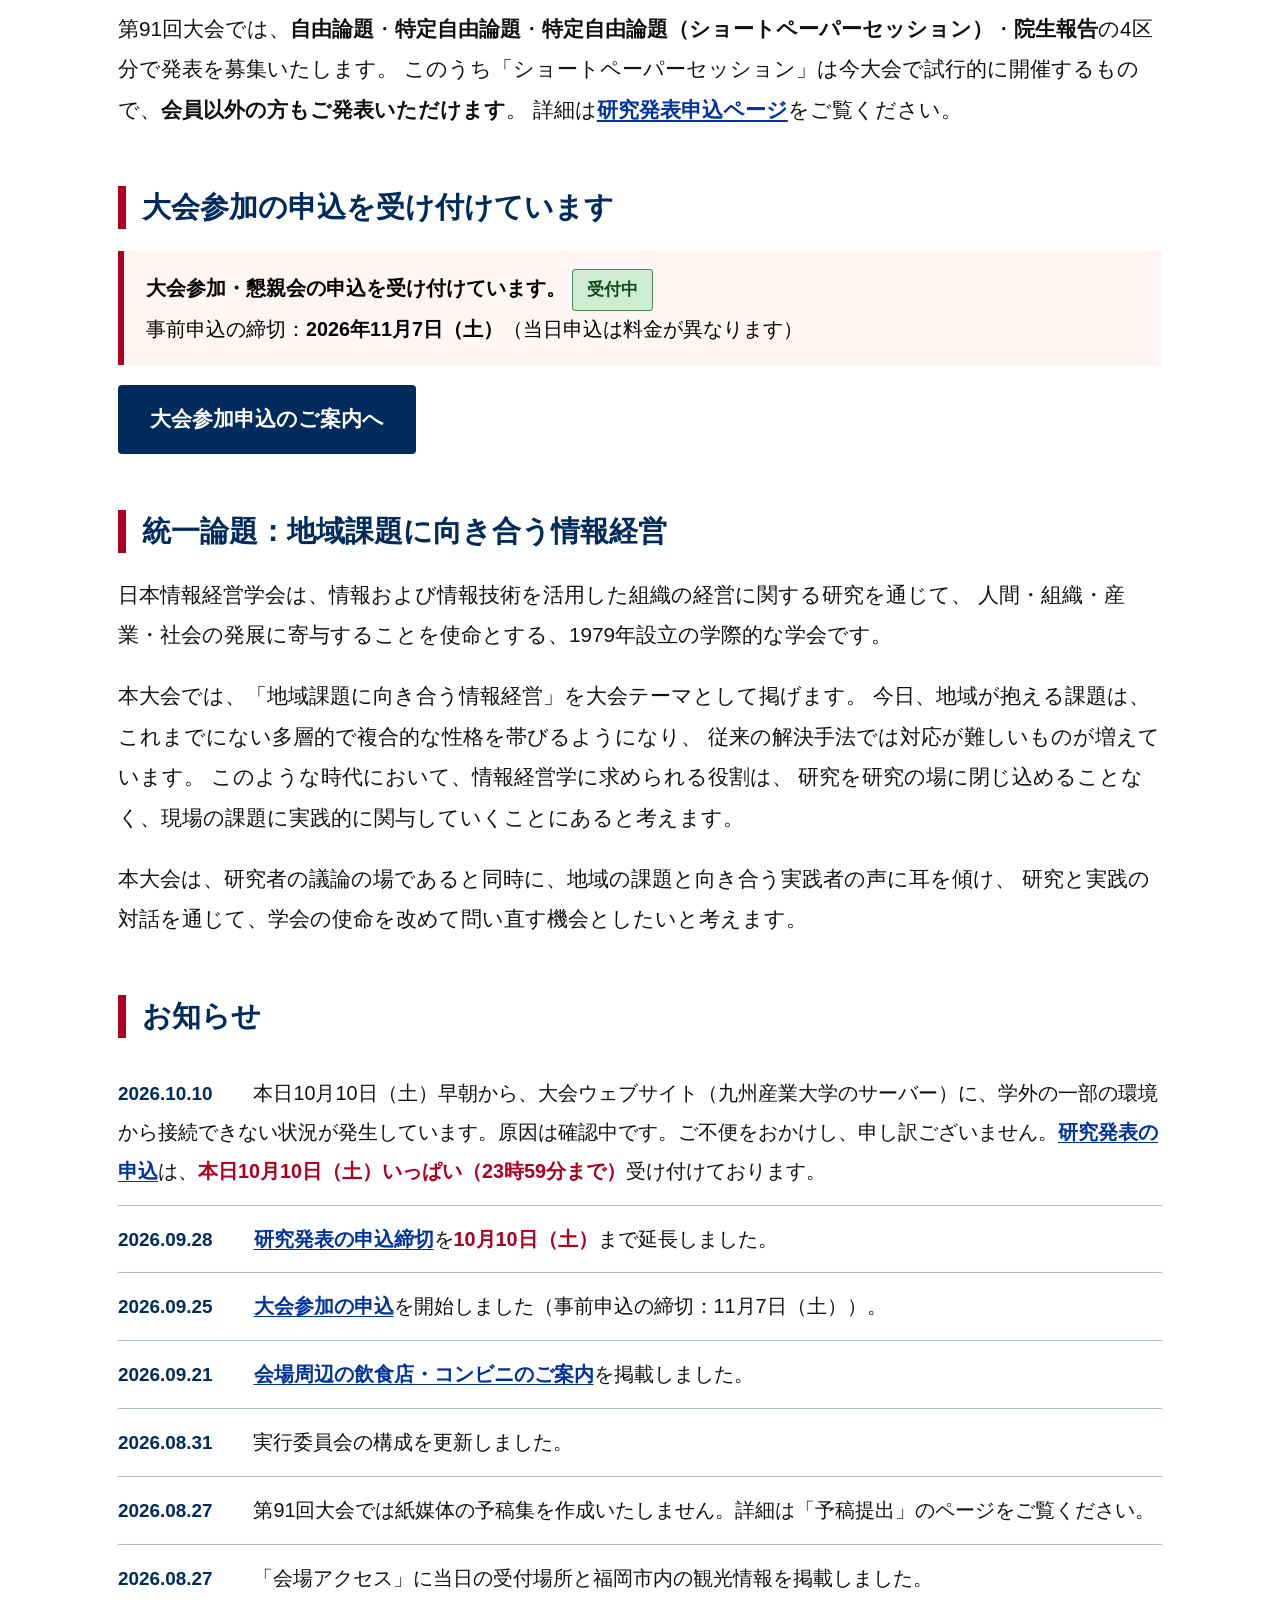
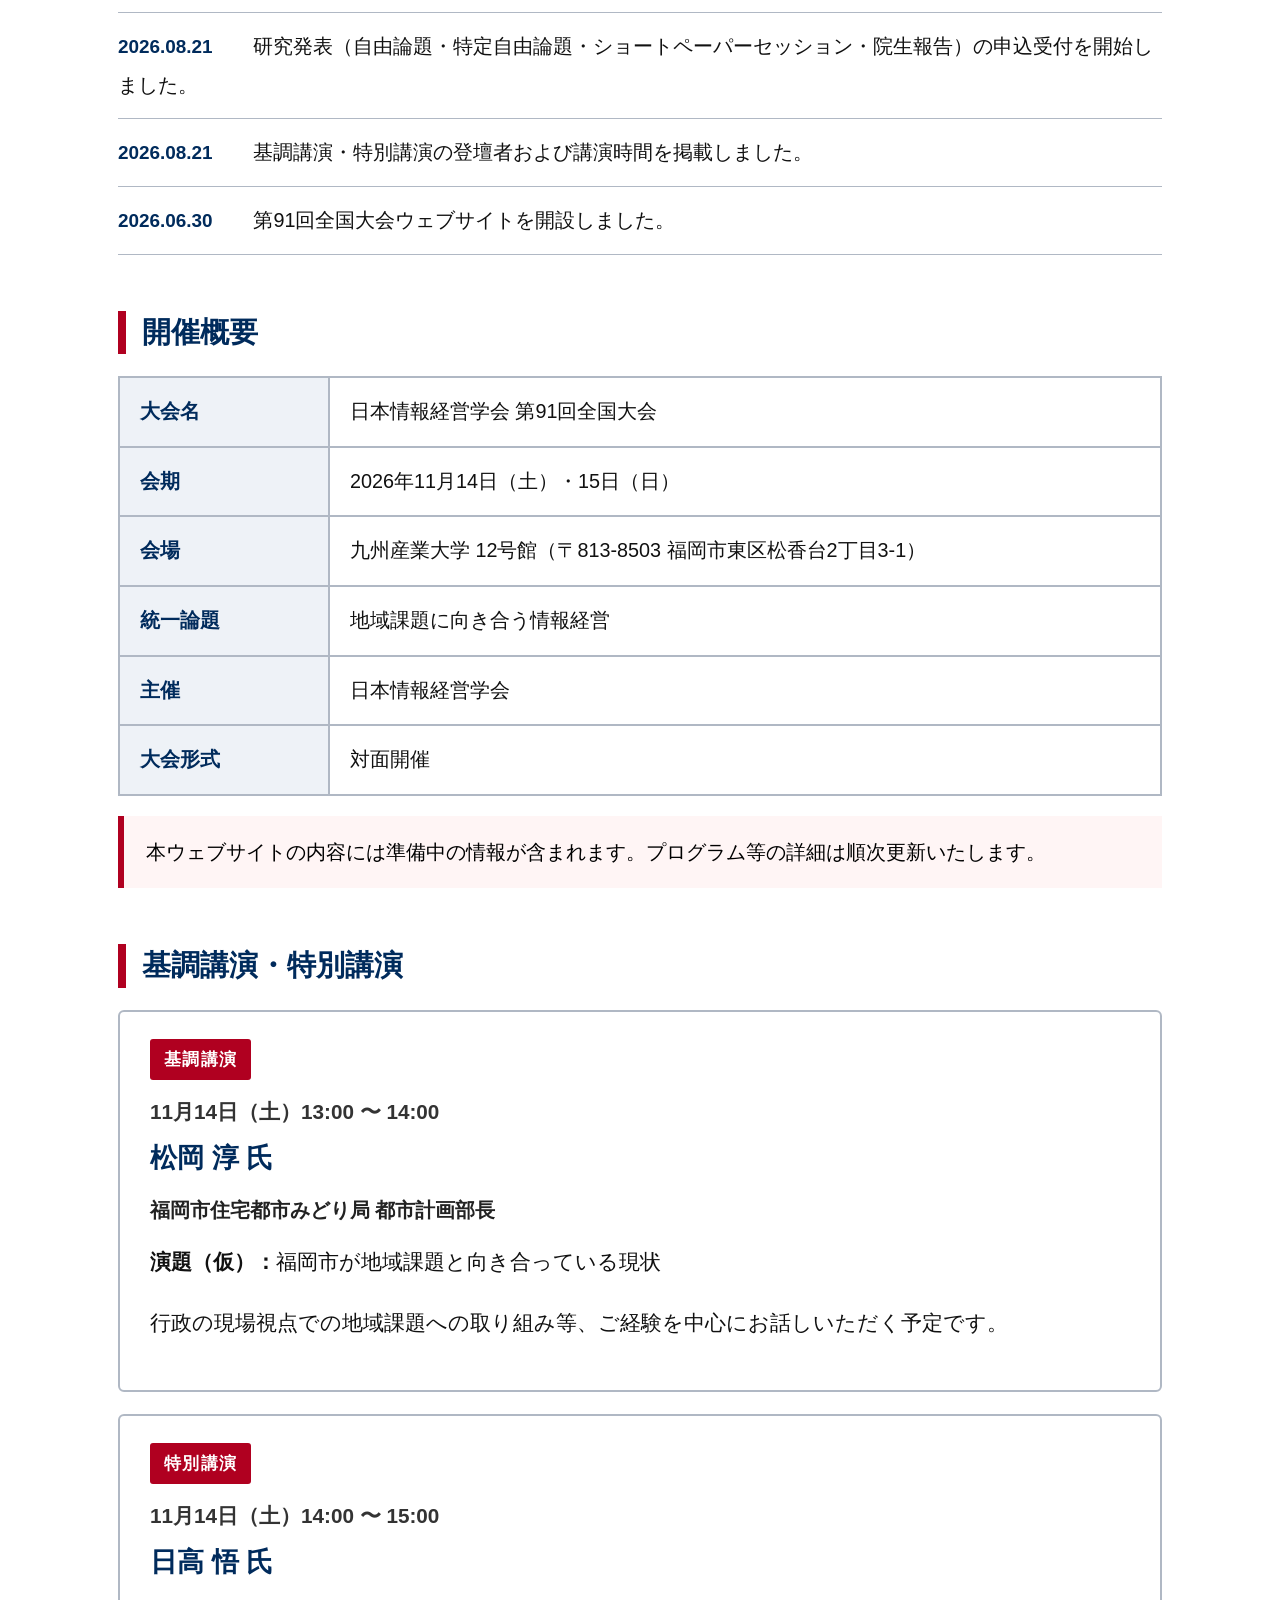
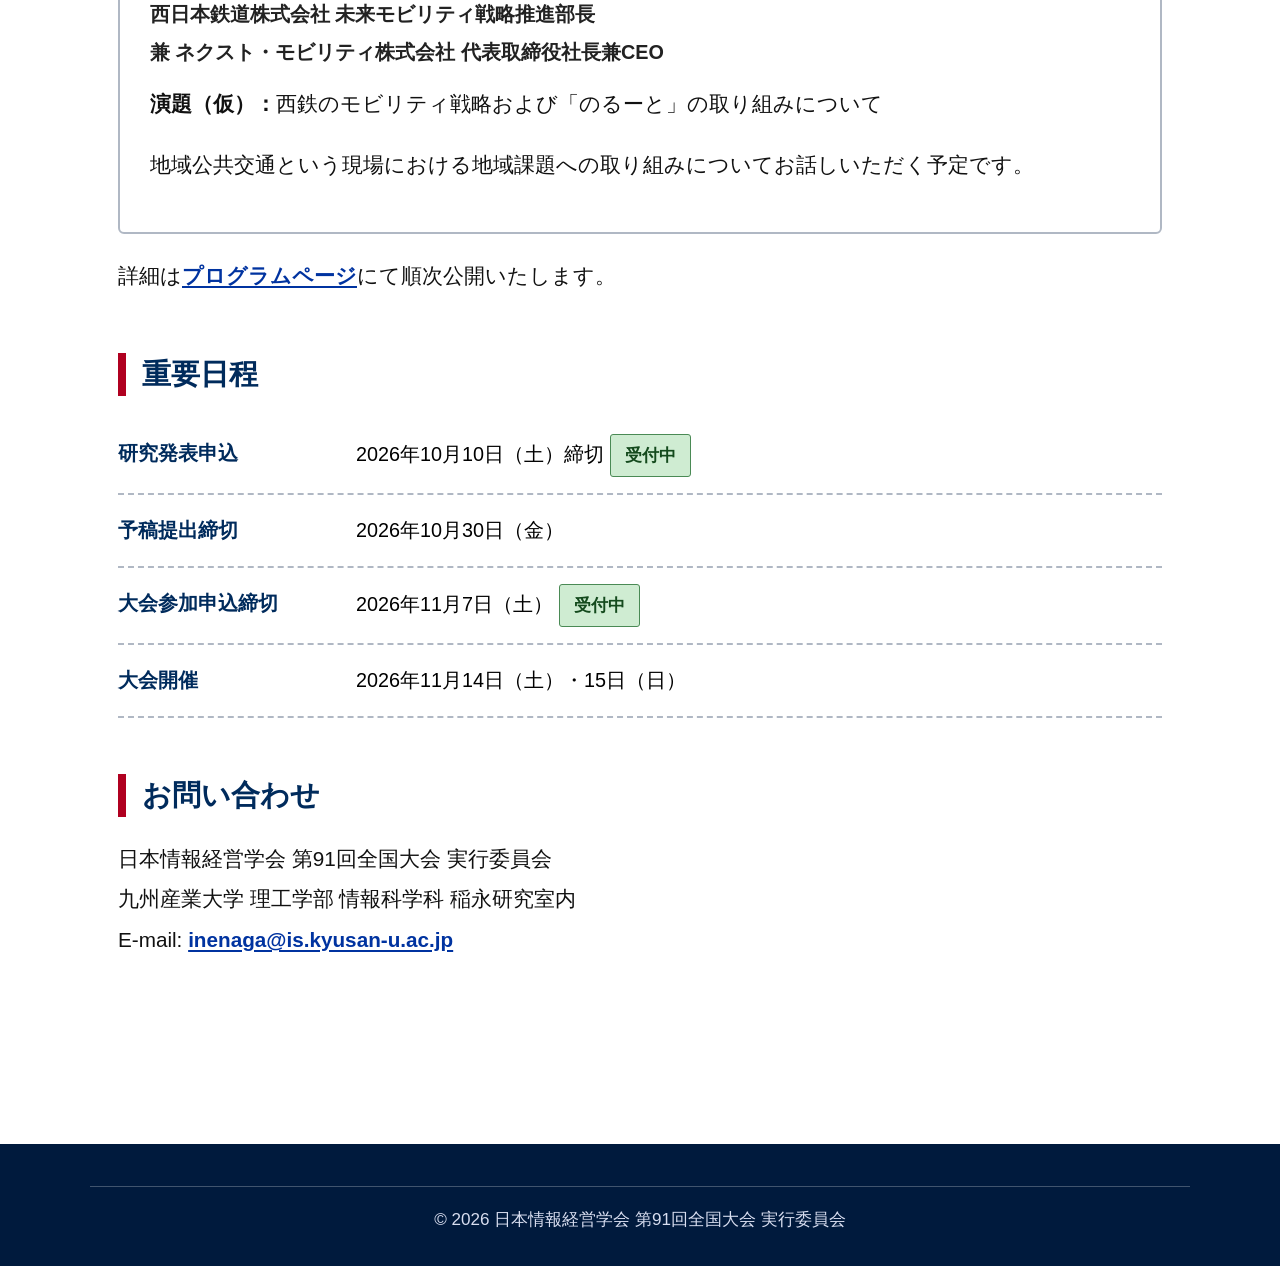
==== commit f0b2d4bf: "予稿の提出開始日を10月24日に変更" ====
--- a/index.html
+++ b/index.html
@@ -56,7 +56,7 @@
     <h2 class="keypoints__title">大会に参加される皆様へ（重要なお知らせ）</h2>
     <ul>
       <li>研究発表の申込締切は<span class="em">2026年10月10日（土）</span>です（10月3日から延長しました）。<span class="em">10月10日（土）いっぱい（23時59分まで）</span>受け付けます。</li>
-      <li>予稿の提出期間は<span class="em">10月23日（金）〜10月30日（金）</span>です。締切後の提出はお受けできません。</li>
+      <li>予稿の提出期間は<span class="em">10月24日（土）〜10月30日（金）</span>です。締切後の提出はお受けできません。</li>
       <li><a href="registration.html">大会参加の申込</a>を<span class="em">受け付けています</span>（事前申込の締切：<span class="em">11月7日（土）</span>）。</li>
       <li>司会・コメンテータ・発表者を含め、<span class="em">ご参加の方は全員、大会参加の申込が必要</span>です。</li>
       <li><span class="em">紙の予稿集は作成しません</span>。予稿はPDFでのご提供です。</li>
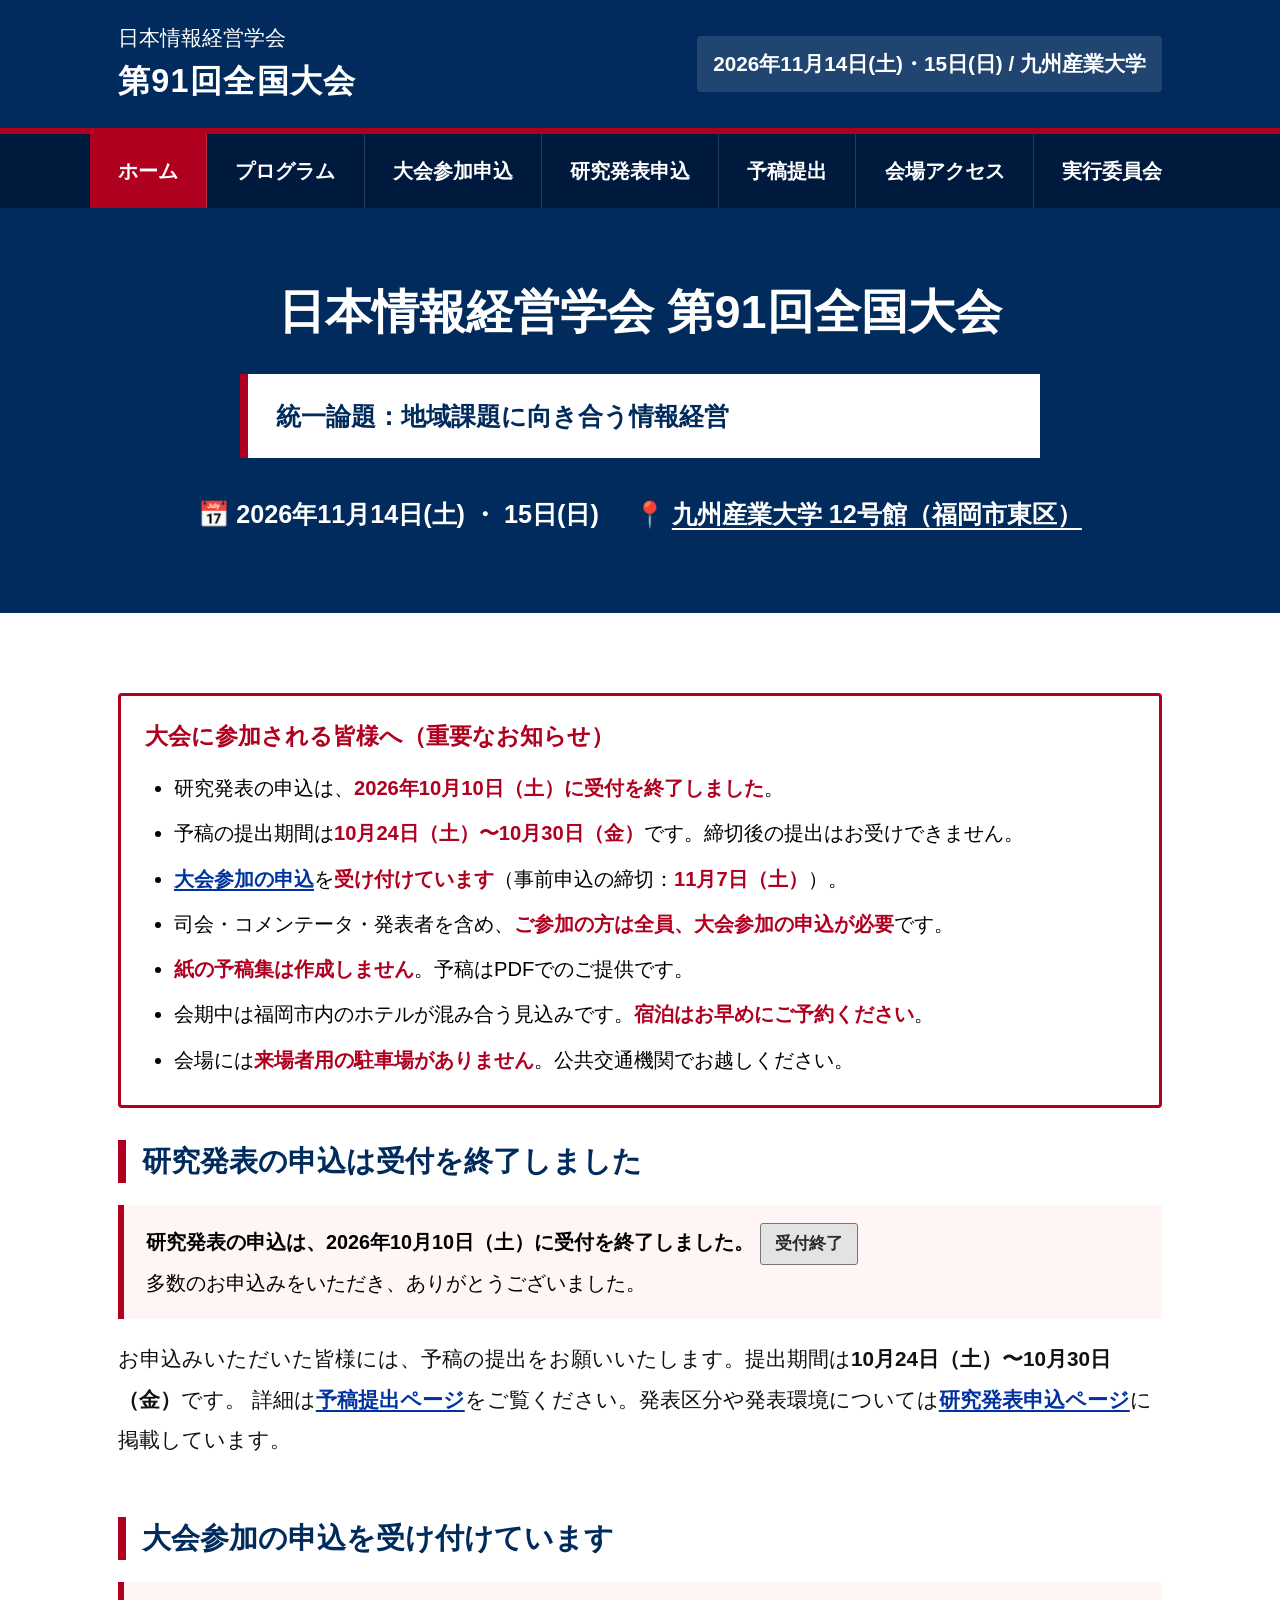
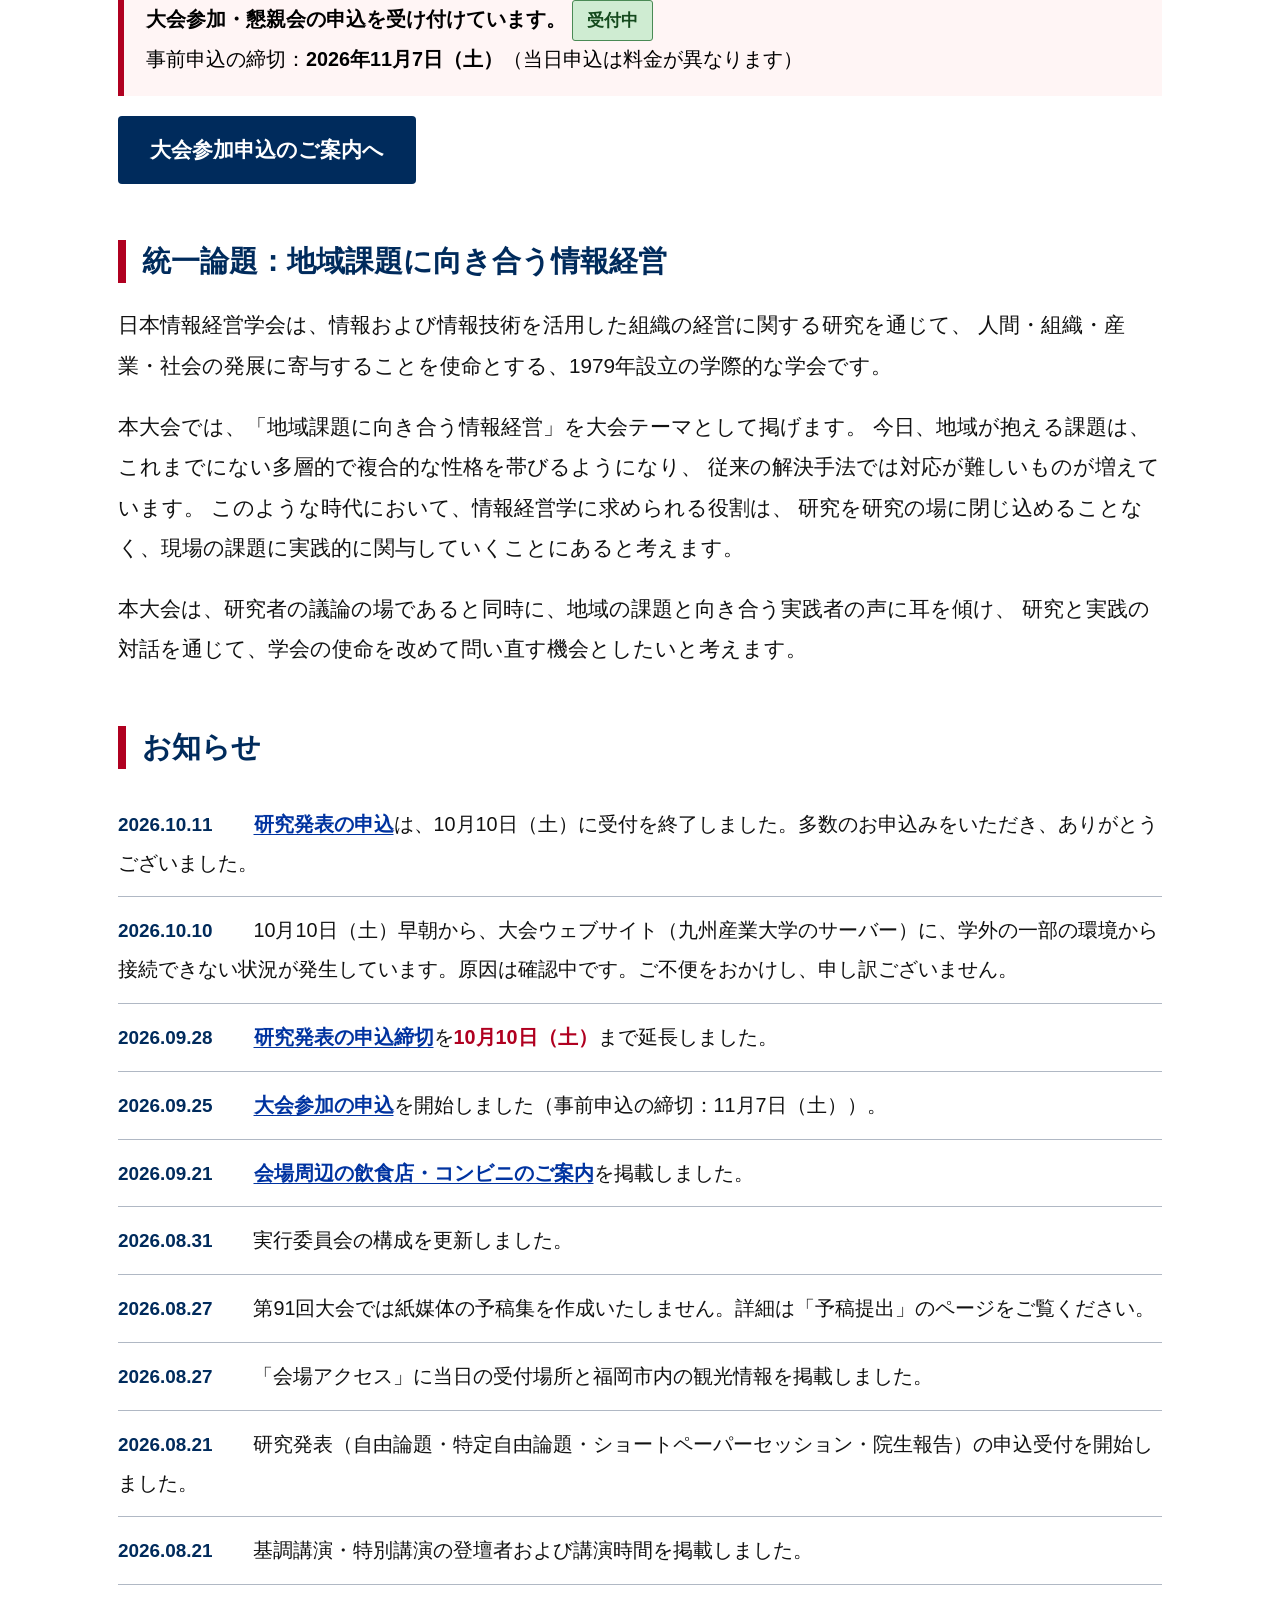
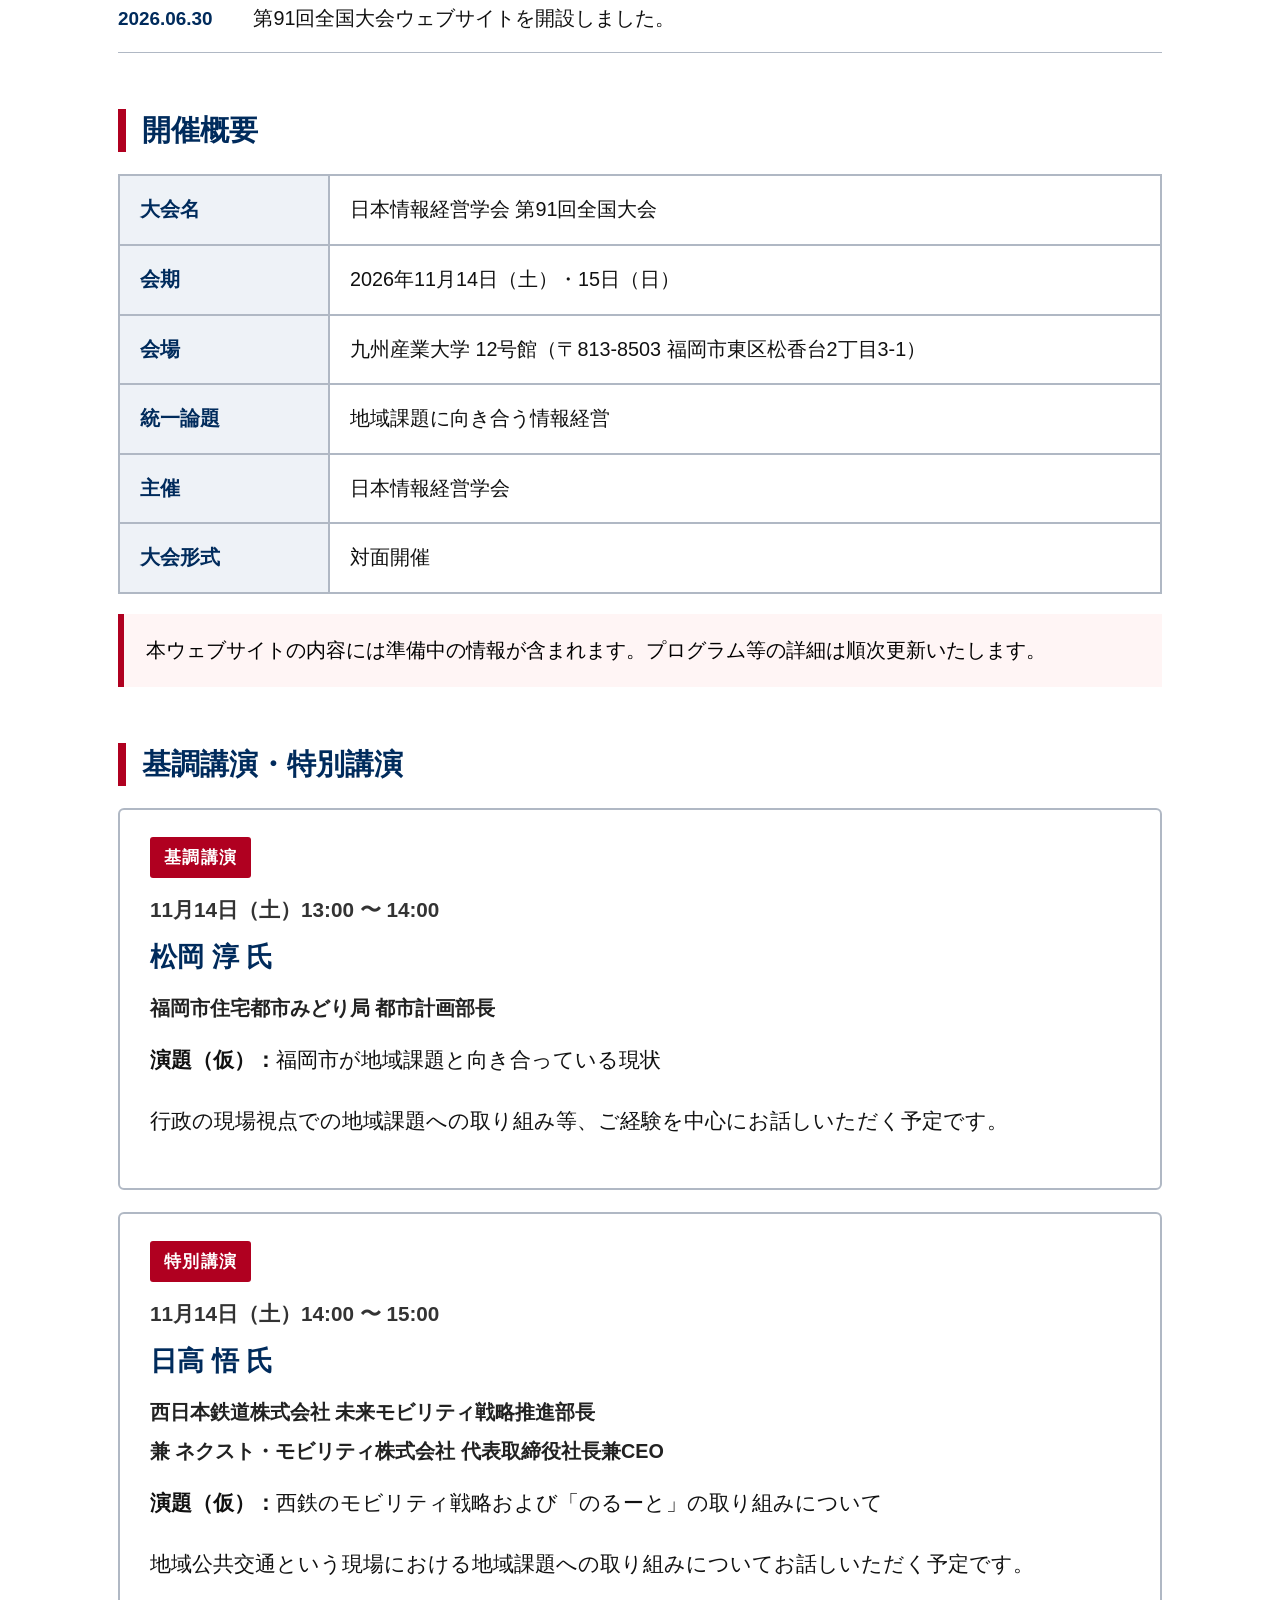
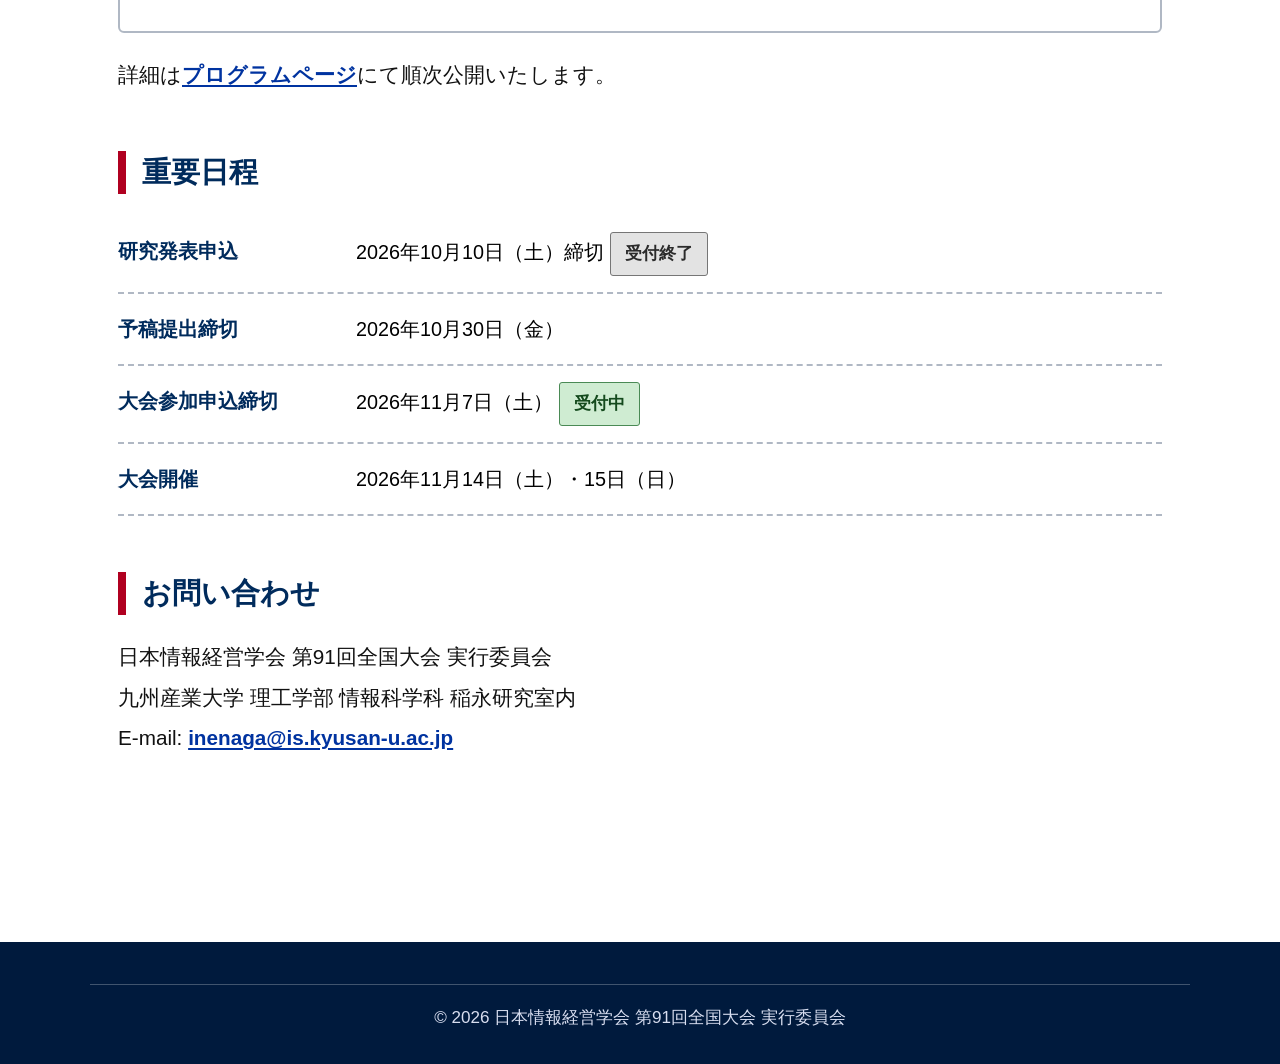
==== commit 4be29335: "研究発表申込の受付終了の表記に変更" ====
--- a/index.html
+++ b/index.html
@@ -4,8 +4,8 @@
 <meta charset="UTF-8">
 <meta name="viewport" content="width=device-width, initial-scale=1">
 <title>日本情報経営学会 第91回全国大会</title>
-<meta name="description" content="日本情報経営学会 第91回全国大会 公式ウェブサイト。2026年11月14日（土）・15日（日）、九州産業大学にて開催。研究発表を募集しています。">
-<link rel="stylesheet" href="css/style.css?v=20260923">
+<meta name="description" content="日本情報経営学会 第91回全国大会 公式ウェブサイト。2026年11月14日（土）・15日（日）、九州産業大学にて開催。大会参加の申込を受け付けています。">
+<link rel="stylesheet" href="css/style.css?v=20261011">
 </head>
 <body>
 
@@ -55,7 +55,7 @@
   <div class="keypoints">
     <h2 class="keypoints__title">大会に参加される皆様へ（重要なお知らせ）</h2>
     <ul>
-      <li>研究発表の申込締切は<span class="em">2026年10月10日（土）</span>です（10月3日から延長しました）。<span class="em">10月10日（土）いっぱい（23時59分まで）</span>受け付けます。</li>
+      <li>研究発表の申込は、<span class="em">2026年10月10日（土）に受付を終了しました</span>。</li>
       <li>予稿の提出期間は<span class="em">10月24日（土）〜10月30日（金）</span>です。締切後の提出はお受けできません。</li>
       <li><a href="registration.html">大会参加の申込</a>を<span class="em">受け付けています</span>（事前申込の締切：<span class="em">11月7日（土）</span>）。</li>
       <li>司会・コメンテータ・発表者を含め、<span class="em">ご参加の方は全員、大会参加の申込が必要</span>です。</li>
@@ -66,24 +66,15 @@
   </div>
 
   <section class="section">
-    <h2 class="section__title">研究発表を募集しています</h2>
+    <h2 class="section__title">研究発表の申込は受付を終了しました</h2>
     <p class="note note--accent">
-      <strong>研究発表の申込を受け付けています。</strong>
-      <span class="badge badge--open">受付中</span><br>
-      申込締切：<strong>2026年10月10日（土）</strong>（10月3日から延長）。10月10日（土）いっぱい（23時59分まで）受け付けます。
-    </p>
-    <div class="countdown" data-deadline="2026-10-10T23:59:59+09:00">
-      <span class="countdown__label">研究発表申込の締切まで</span>
-      <span class="countdown__value" data-countdown-value>2026年10月10日（土）締切</span>
-      <span class="countdown__date">締切日：2026年10月10日（土）</span>
-    </div>
-    <p>
-      <a class="btn" href="submission.html">研究発表申込のご案内へ</a>
-    </p>
-    <p>
-      第91回大会では、<strong>自由論題</strong>・<strong>特定自由論題</strong>・<strong>特定自由論題（ショートペーパーセッション）</strong>・<strong>院生報告</strong>の4区分で発表を募集いたします。
-      このうち「ショートペーパーセッション」は今大会で試行的に開催するもので、<strong>会員以外の方もご発表いただけます</strong>。
-      詳細は<a href="submission.html">研究発表申込ページ</a>をご覧ください。
+      <strong>研究発表の申込は、2026年10月10日（土）に受付を終了しました。</strong>
+      <span class="badge badge--closed">受付終了</span><br>
+      多数のお申込みをいただき、ありがとうございました。
+    </p>
+    <p>
+      お申込みいただいた皆様には、予稿の提出をお願いいたします。提出期間は<strong>10月24日（土）〜10月30日（金）</strong>です。
+      詳細は<a href="proceedings.html">予稿提出ページ</a>をご覧ください。発表区分や発表環境については<a href="submission.html">研究発表申込ページ</a>に掲載しています。
     </p>
   </section>
 
@@ -119,8 +110,12 @@
     <h2 class="section__title">お知らせ</h2>
     <ul class="news-list">
       <li>
+        <time datetime="2026-10-11">2026.10.11</time>
+        <a href="submission.html">研究発表の申込</a>は、10月10日（土）に受付を終了しました。多数のお申込みをいただき、ありがとうございました。
+      </li>
+      <li>
         <time datetime="2026-10-10">2026.10.10</time>
-        本日10月10日（土）早朝から、大会ウェブサイト（九州産業大学のサーバー）に、学外の一部の環境から接続できない状況が発生しています。原因は確認中です。ご不便をおかけし、申し訳ございません。<a href="submission.html">研究発表の申込</a>は、<strong class="em">本日10月10日（土）いっぱい（23時59分まで）</strong>受け付けております。
+        10月10日（土）早朝から、大会ウェブサイト（九州産業大学のサーバー）に、学外の一部の環境から接続できない状況が発生しています。原因は確認中です。ご不便をおかけし、申し訳ございません。
       </li>
       <li>
         <time datetime="2026-09-28">2026.09.28</time>
@@ -208,7 +203,7 @@
     <ul class="schedule-list">
       <li>
         <span class="schedule-list__date">研究発表申込</span>
-        <span class="schedule-list__item">2026年10月10日（土）締切 <span class="badge badge--open">受付中</span></span>
+        <span class="schedule-list__item">2026年10月10日（土）締切 <span class="badge badge--closed">受付終了</span></span>
       </li>
       <li>
         <span class="schedule-list__date">予稿提出締切</span>
--- a/css/style.css
+++ b/css/style.css
@@ -312,6 +312,11 @@
   background: #cfecd2;
   color: #144a1d;
   border: 1px solid #4a8a55;
+}
+.badge--closed {
+  background: #e3e3e3;
+  color: #2b2b2b;
+  border: 1px solid #767676;
 }
 
 /* ---------- 重要日程リスト ---------- */
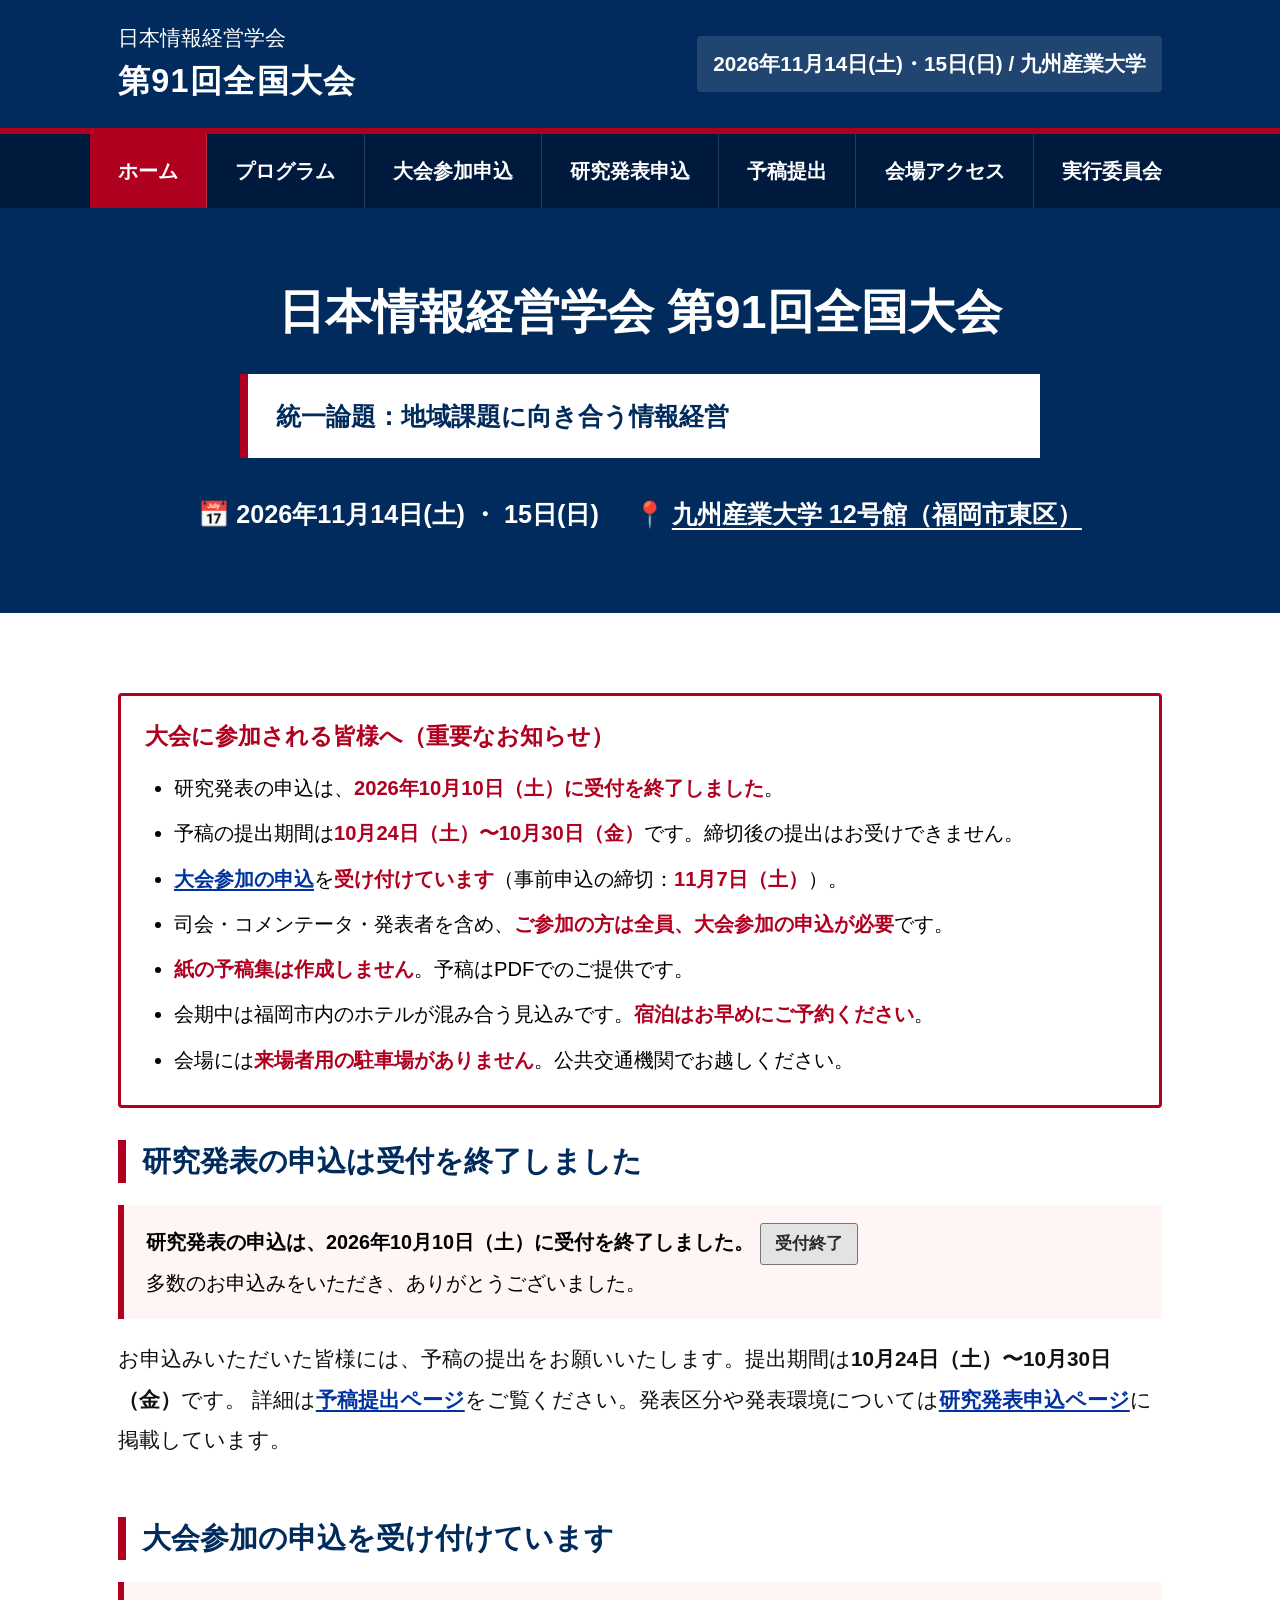
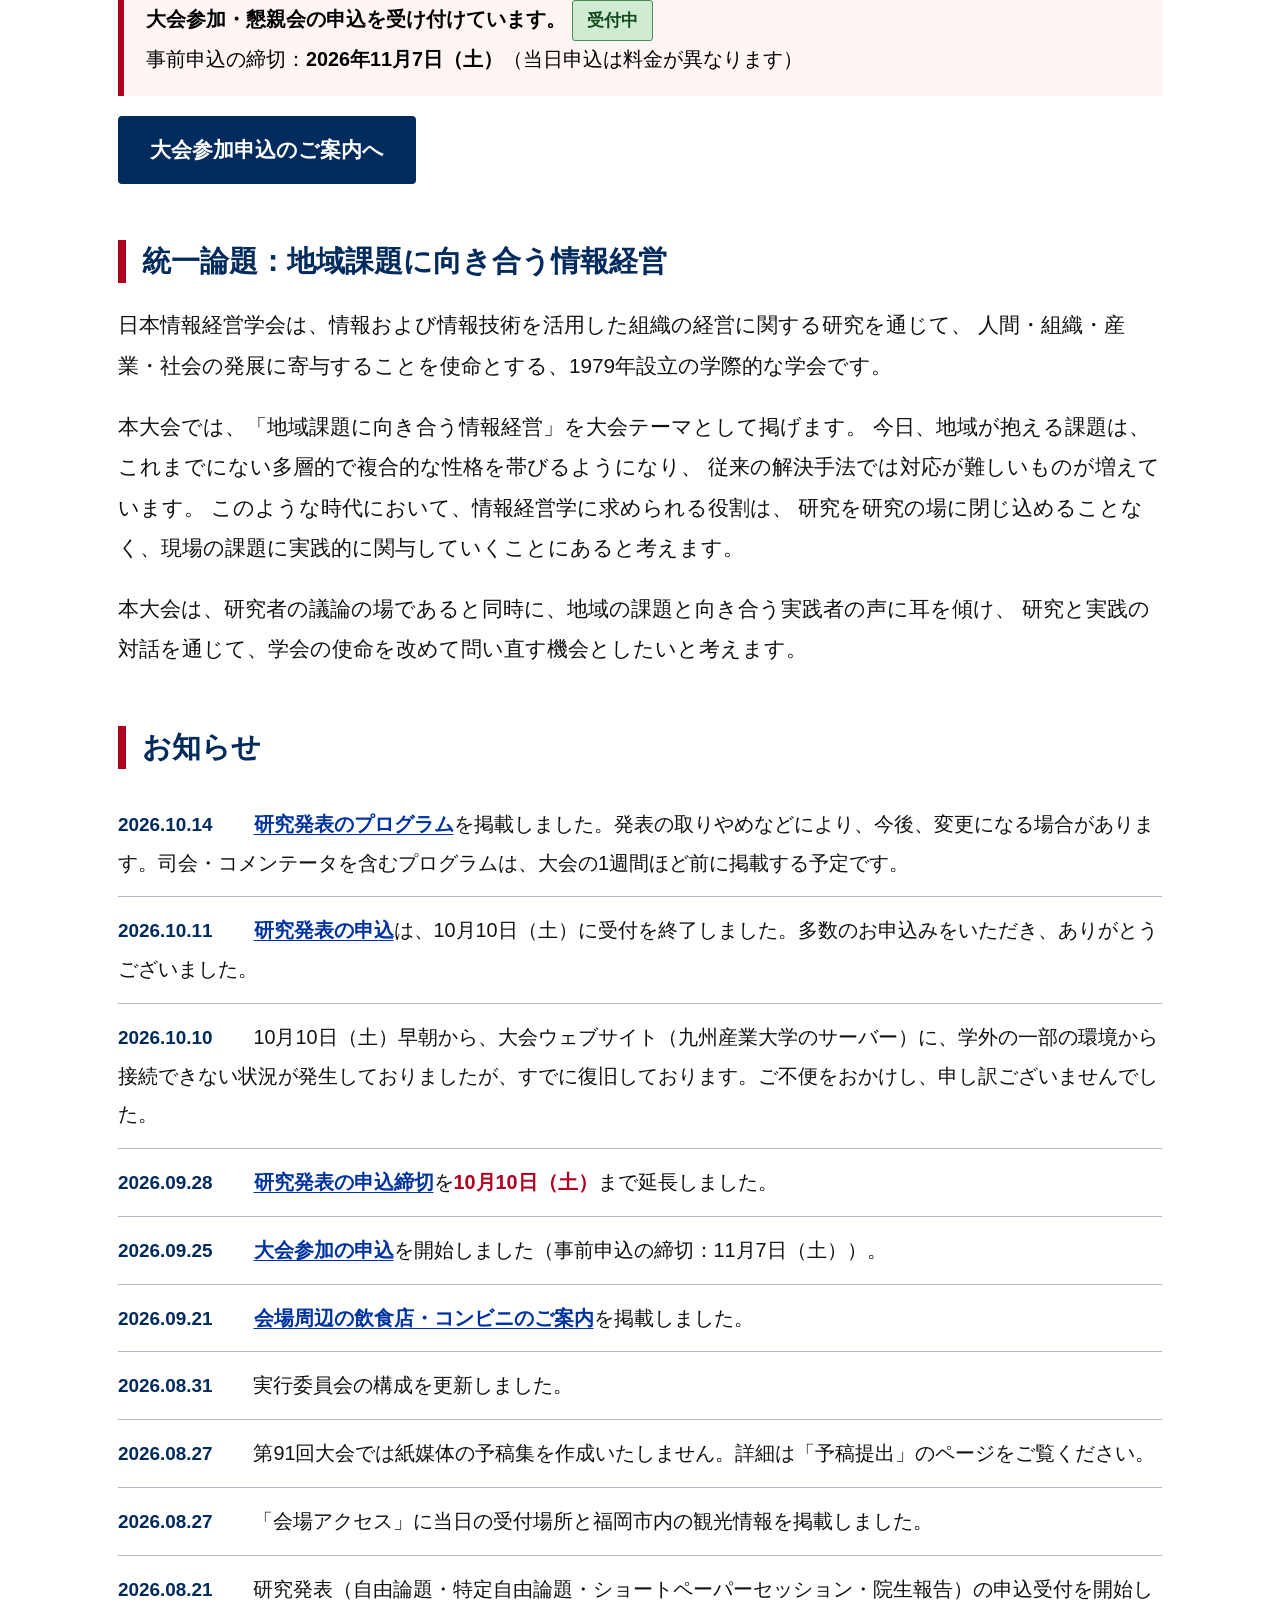
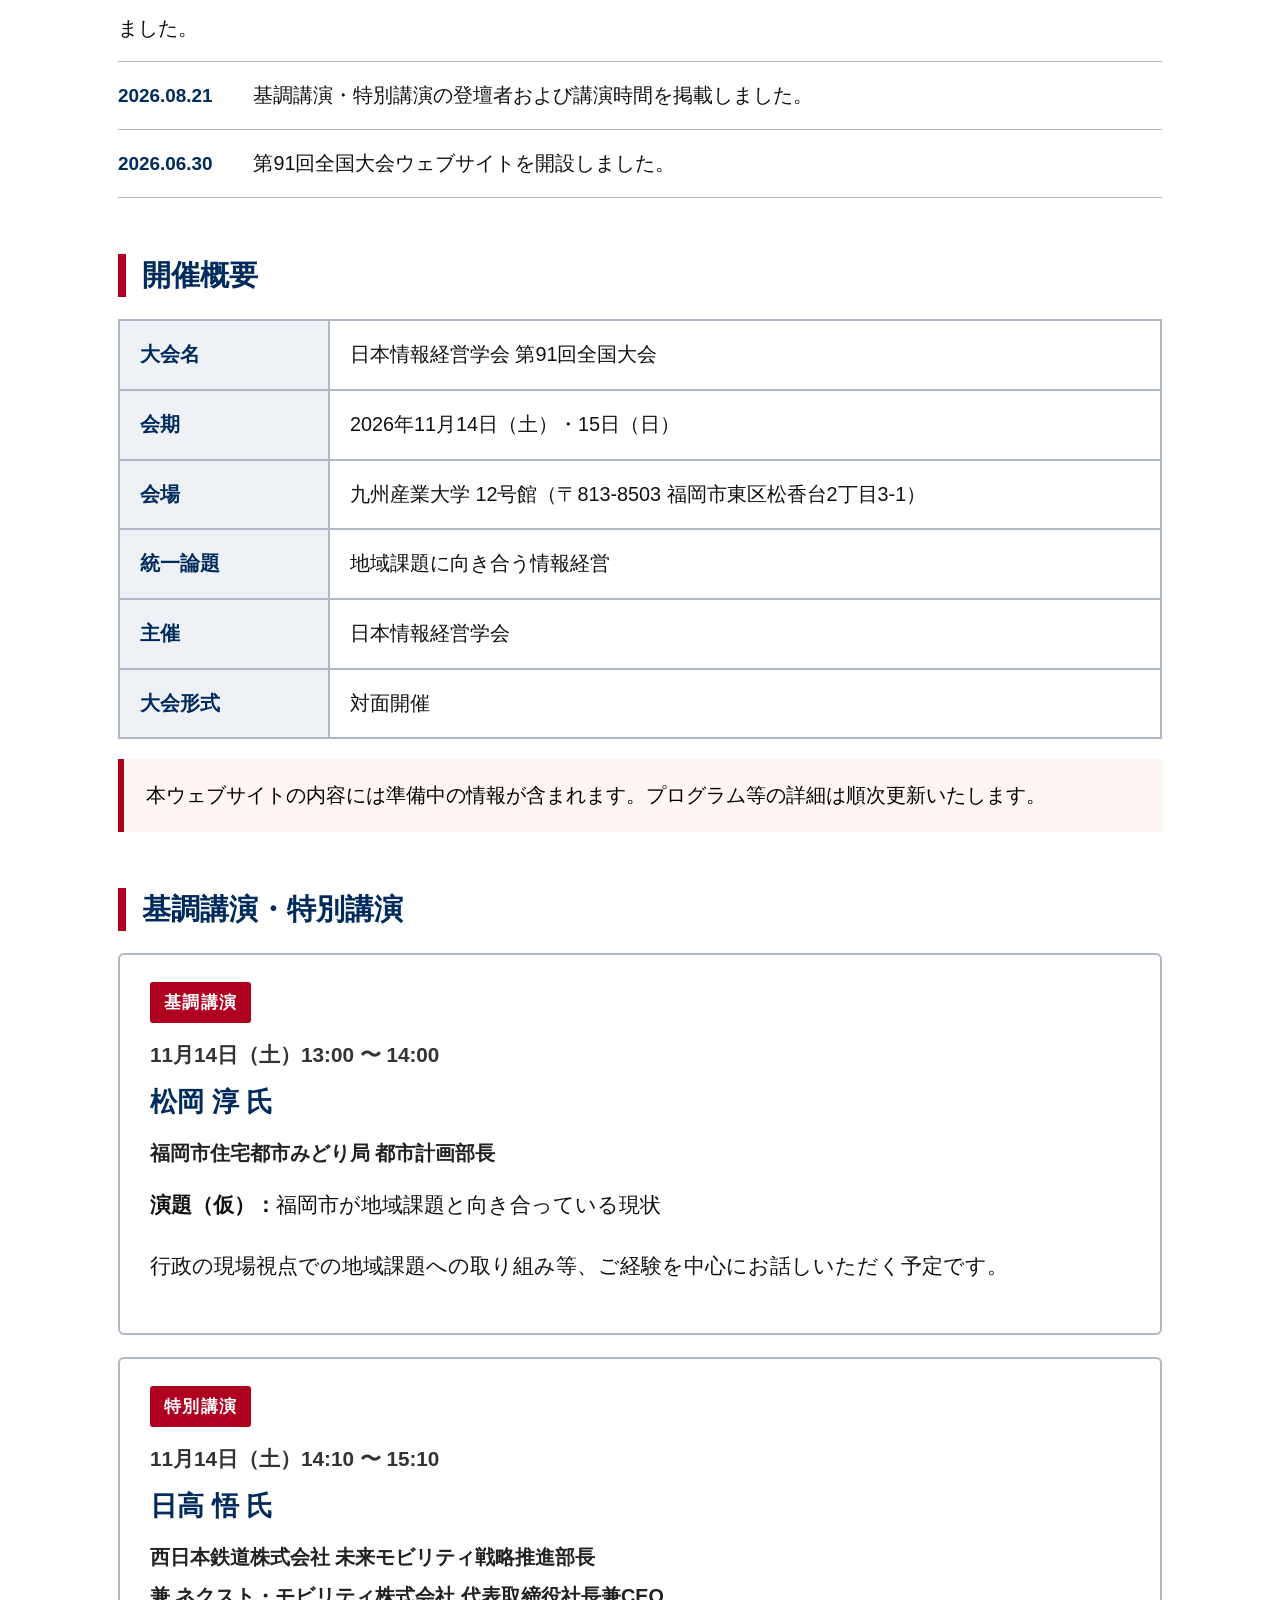
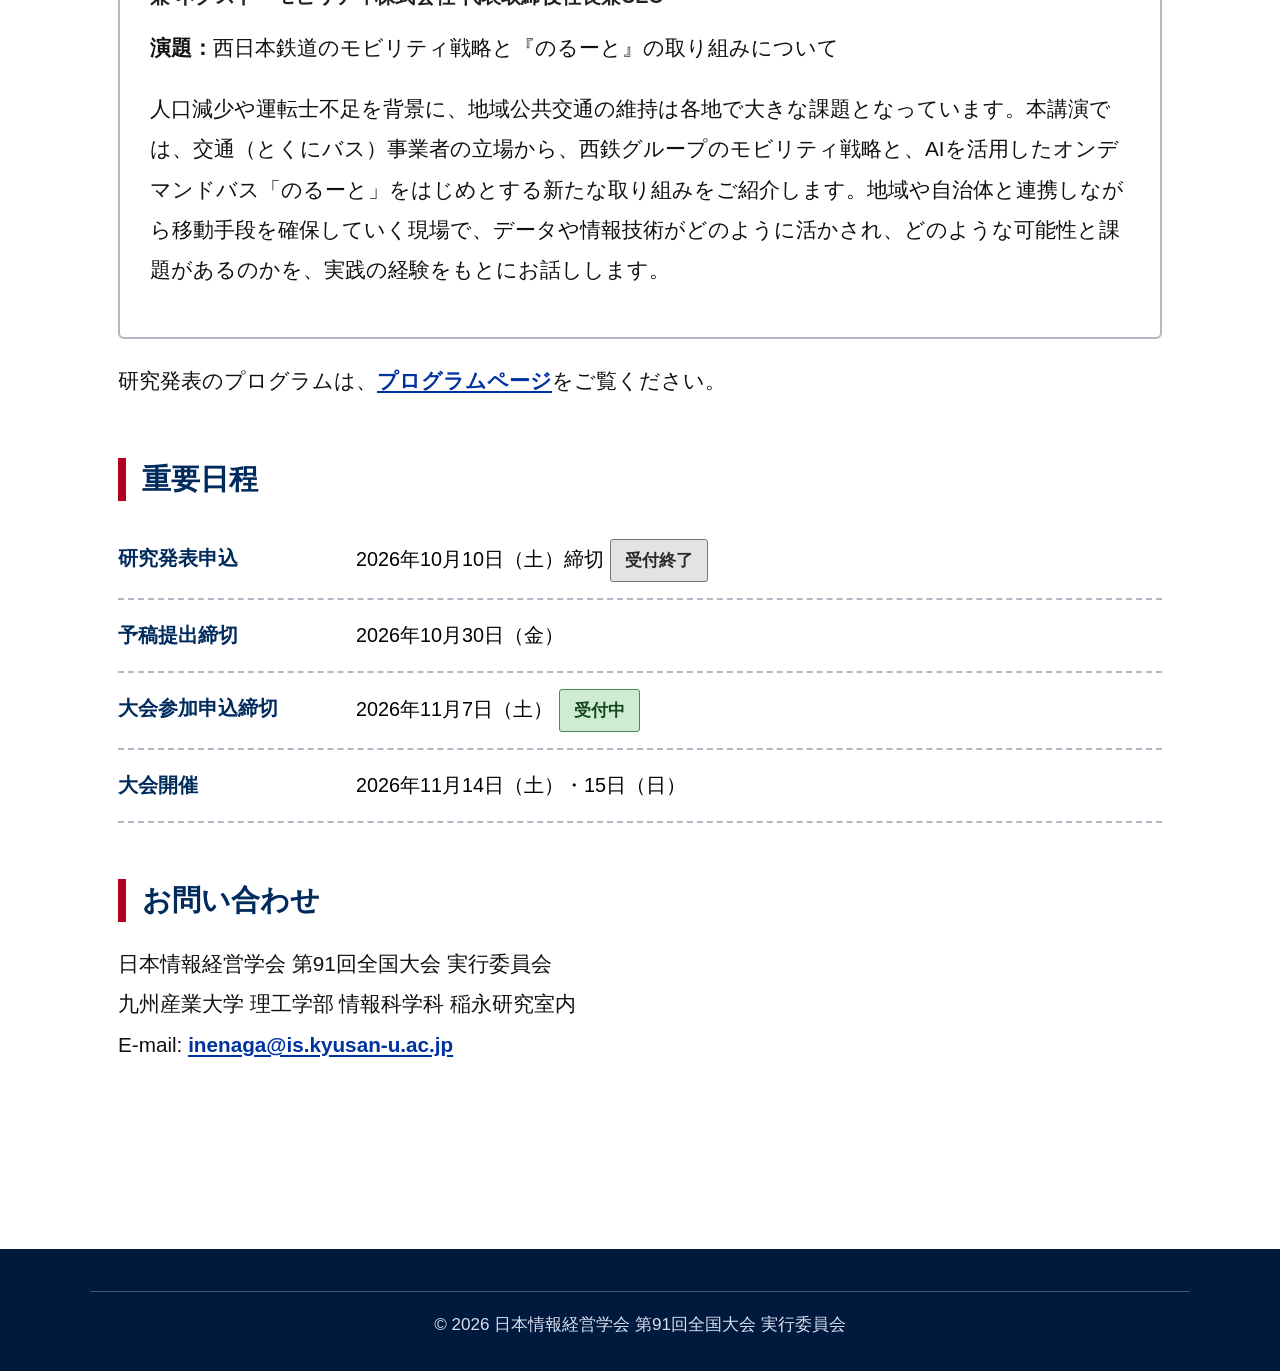
==== commit 2c463111: "研究発表のプログラムを掲載" ====
--- a/index.html
+++ b/index.html
@@ -5,7 +5,7 @@
 <meta name="viewport" content="width=device-width, initial-scale=1">
 <title>日本情報経営学会 第91回全国大会</title>
 <meta name="description" content="日本情報経営学会 第91回全国大会 公式ウェブサイト。2026年11月14日（土）・15日（日）、九州産業大学にて開催。大会参加の申込を受け付けています。">
-<link rel="stylesheet" href="css/style.css?v=20261011">
+<link rel="stylesheet" href="css/style.css?v=20261014">
 </head>
 <body>
 
@@ -110,12 +110,16 @@
     <h2 class="section__title">お知らせ</h2>
     <ul class="news-list">
       <li>
+        <time datetime="2026-10-14">2026.10.14</time>
+        <a href="program.html">研究発表のプログラム</a>を掲載しました。発表の取りやめなどにより、今後、変更になる場合があります。司会・コメンテータを含むプログラムは、大会の1週間ほど前に掲載する予定です。
+      </li>
+      <li>
         <time datetime="2026-10-11">2026.10.11</time>
         <a href="submission.html">研究発表の申込</a>は、10月10日（土）に受付を終了しました。多数のお申込みをいただき、ありがとうございました。
       </li>
       <li>
         <time datetime="2026-10-10">2026.10.10</time>
-        10月10日（土）早朝から、大会ウェブサイト（九州産業大学のサーバー）に、学外の一部の環境から接続できない状況が発生しています。原因は確認中です。ご不便をおかけし、申し訳ございません。
+        10月10日（土）早朝から、大会ウェブサイト（九州産業大学のサーバー）に、学外の一部の環境から接続できない状況が発生しておりましたが、すでに復旧しております。ご不便をおかけし、申し訳ございませんでした。
       </li>
       <li>
         <time datetime="2026-09-28">2026.09.28</time>
@@ -187,15 +191,15 @@
 
     <div class="card">
       <span class="card__label">特別講演</span>
-      <p style="margin:0 0 6px;font-weight:700;color:#333;">11月14日（土）14:00 〜 15:00</p>
+      <p style="margin:0 0 6px;font-weight:700;color:#333;">11月14日（土）14:10 〜 15:10</p>
       <h3 class="card__title">日高 悟 氏</h3>
       <p class="card__affiliation">西日本鉄道株式会社 未来モビリティ戦略推進部長<br>
         兼 ネクスト・モビリティ株式会社 代表取締役社長兼CEO</p>
-      <p><strong>演題（仮）：</strong>西鉄のモビリティ戦略および「のるーと」の取り組みについて</p>
-      <p>地域公共交通という現場における地域課題への取り組みについてお話しいただく予定です。</p>
+      <p><strong>演題：</strong>西日本鉄道のモビリティ戦略と『のるーと』の取り組みについて</p>
+      <p>人口減少や運転士不足を背景に、地域公共交通の維持は各地で大きな課題となっています。本講演では、交通（とくにバス）事業者の立場から、西鉄グループのモビリティ戦略と、AIを活用したオンデマンドバス「のるーと」をはじめとする新たな取り組みをご紹介します。地域や自治体と連携しながら移動手段を確保していく現場で、データや情報技術がどのように活かされ、どのような可能性と課題があるのかを、実践の経験をもとにお話しします。</p>
     </div>
 
-    <p>詳細は<a href="program.html">プログラムページ</a>にて順次公開いたします。</p>
+    <p>研究発表のプログラムは、<a href="program.html">プログラムページ</a>をご覧ください。</p>
   </section>
 
   <section class="section">
--- a/css/style.css
+++ b/css/style.css
@@ -614,3 +614,97 @@
   color: var(--accent);
   font-weight: 700;
 }
+
+/* ---------- 研究発表プログラム（2026/10/13） ---------- */
+.program-room {
+  margin: 28px 0 8px;
+  padding: 8px 12px;
+  font-size: 1.15rem;
+  font-weight: 700;
+  color: #fff;
+  background: var(--primary);
+}
+.program-room__kind {
+  display: inline-block;
+  margin-left: 12px;
+  font-size: 1rem;
+  font-weight: 700;
+}
+.program-session {
+  margin: 0 0 8px;
+  font-weight: 700;
+  color: var(--text-strong);
+}
+.program-table th {
+  width: 9.5em;
+  white-space: nowrap;
+}
+.program-kind {
+  display: inline-block;
+  margin-top: 4px;
+  padding: 0 6px;
+  font-size: 0.85rem;
+  white-space: nowrap;
+  font-weight: 700;
+  color: var(--primary);
+  border: 2px solid var(--primary);
+  background: #fff;
+}
+.program-title {
+  display: block;
+  font-weight: 700;
+  color: var(--text-strong);
+}
+.program-authors {
+  display: block;
+  margin-top: 4px;
+}
+@media (max-width: 640px) {
+  .program-table th { width: auto; white-space: normal; }
+}
+
+/* ---- 研究発表プログラム：時刻を行、会場を列にした表（10/14） ---- */
+.program-grid-wrap {
+  overflow-x: auto;
+  -webkit-overflow-scrolling: touch;
+  margin: 8px 0 28px;
+}
+.program-grid {
+  width: 100%;
+  min-width: 760px;
+  border-collapse: collapse;
+  table-layout: fixed;
+  font-size: 0.95rem;
+  line-height: 1.6;
+}
+.program-grid th,
+.program-grid td {
+  border: 2px solid var(--border);
+  padding: 8px 10px;
+  text-align: left;
+  vertical-align: top;
+}
+.program-grid thead th {
+  background: var(--primary);
+  color: #fff;
+  font-weight: 700;
+}
+.program-grid .pg-time {
+  width: 6.2em;
+  background: var(--bg-soft);
+  color: var(--primary);
+  font-weight: 700;
+  position: sticky;
+  left: 0;
+  z-index: 1;
+}
+.program-grid thead .pg-time { background: var(--primary); color: #fff; }
+.pg-room { display: block; font-size: 0.85rem; font-weight: 400; }
+.pg-kind { display: block; font-size: 0.85rem; }
+.pg-role { display: block; font-size: 0.85rem; color: #555; }
+.pg-empty { color: #888; text-align: center !important; vertical-align: middle !important; }
+.pg-merged { background: #f7f9fc; }
+.pg-note { display: block; margin-bottom: 6px; font-size: 0.9rem; }
+.pg-sp { display: block; padding: 6px 0; }
+.pg-sp + .pg-sp { border-top: 1px dotted var(--border); }
+.pg-sp-time { display: block; font-weight: 700; color: var(--primary); }
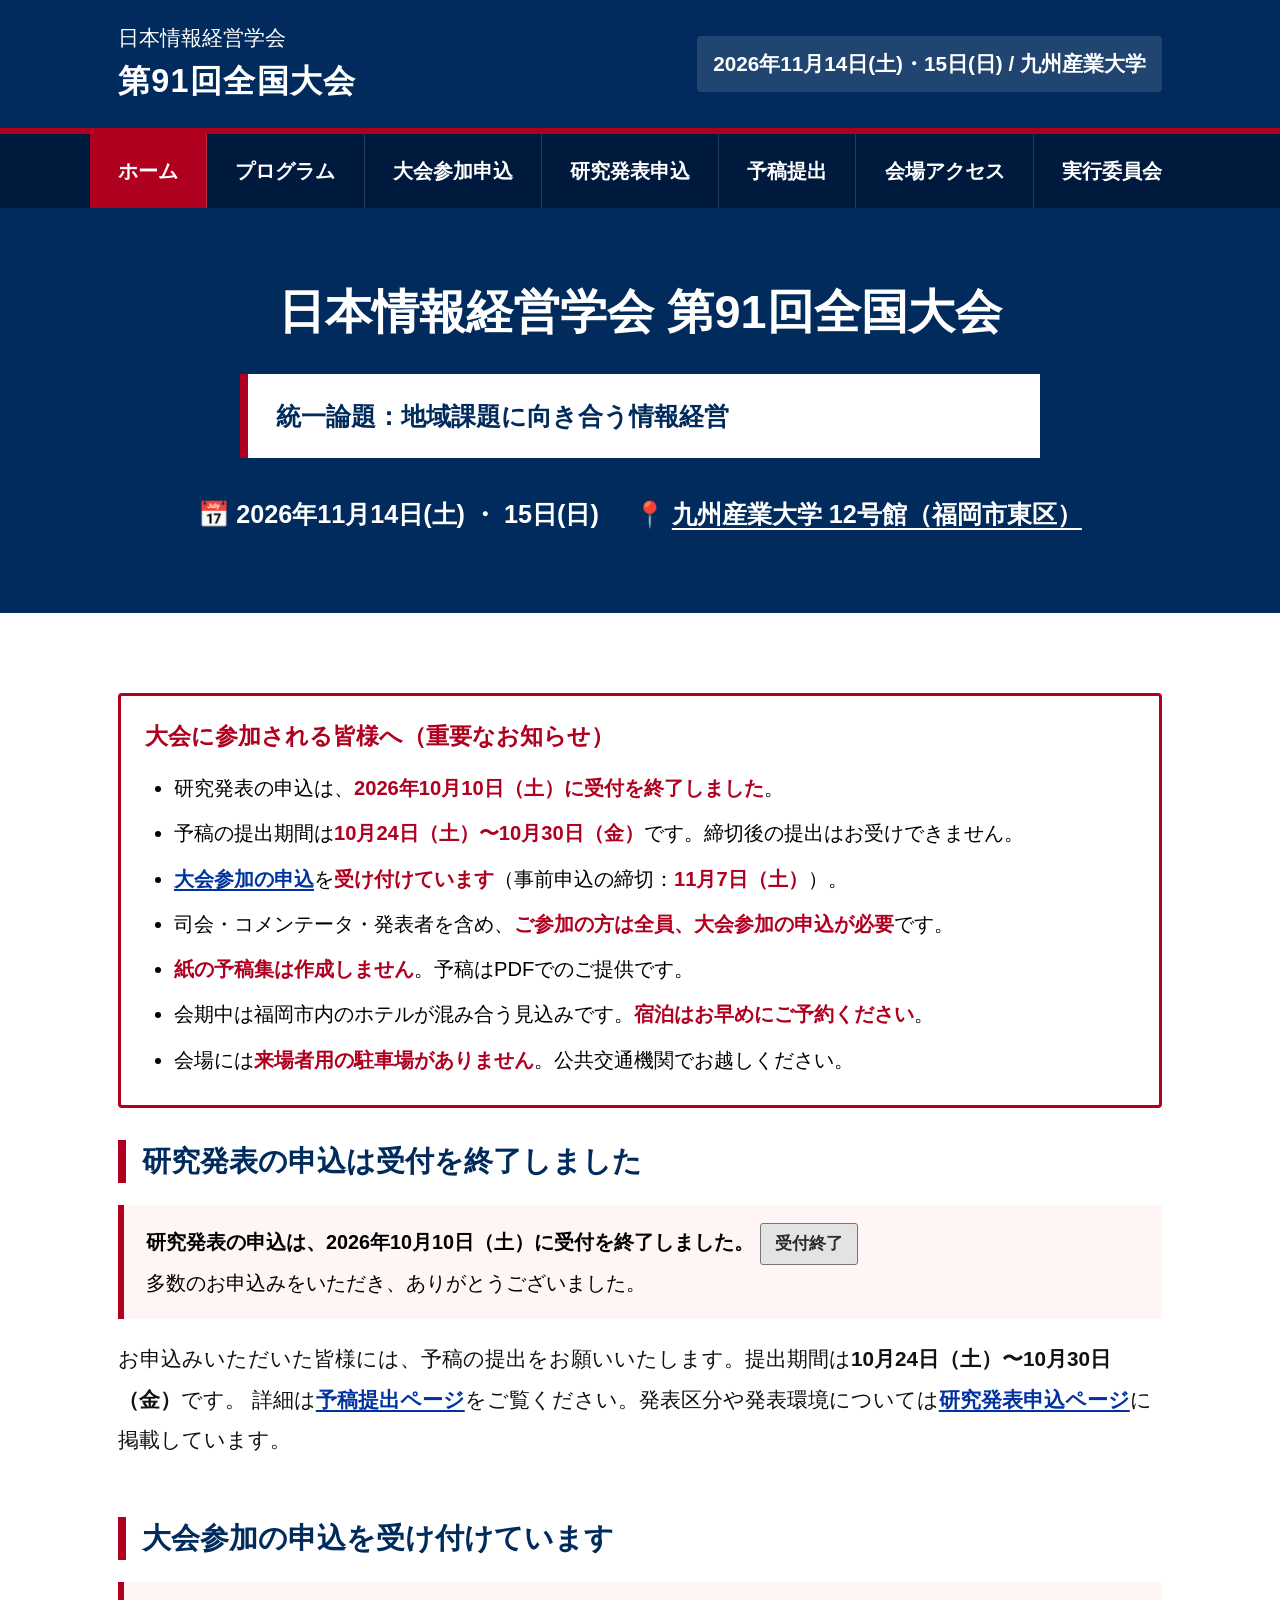
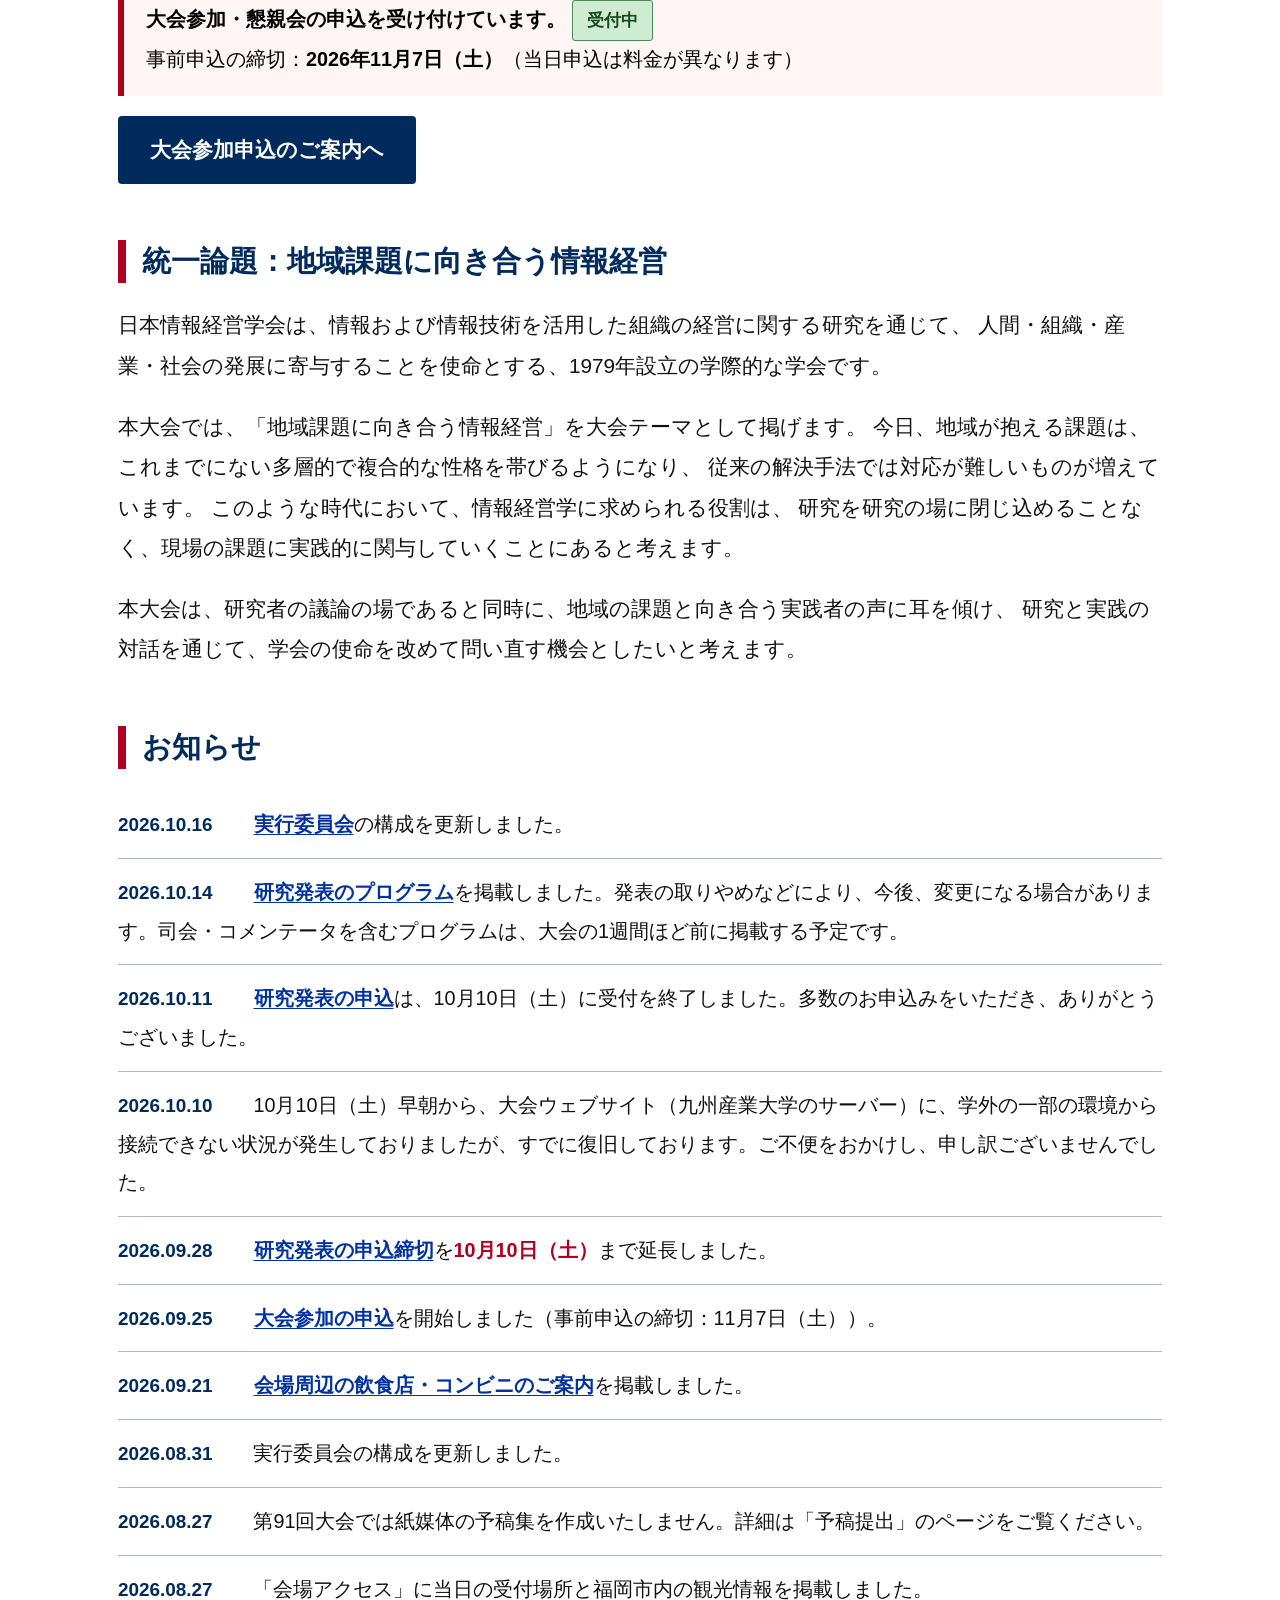
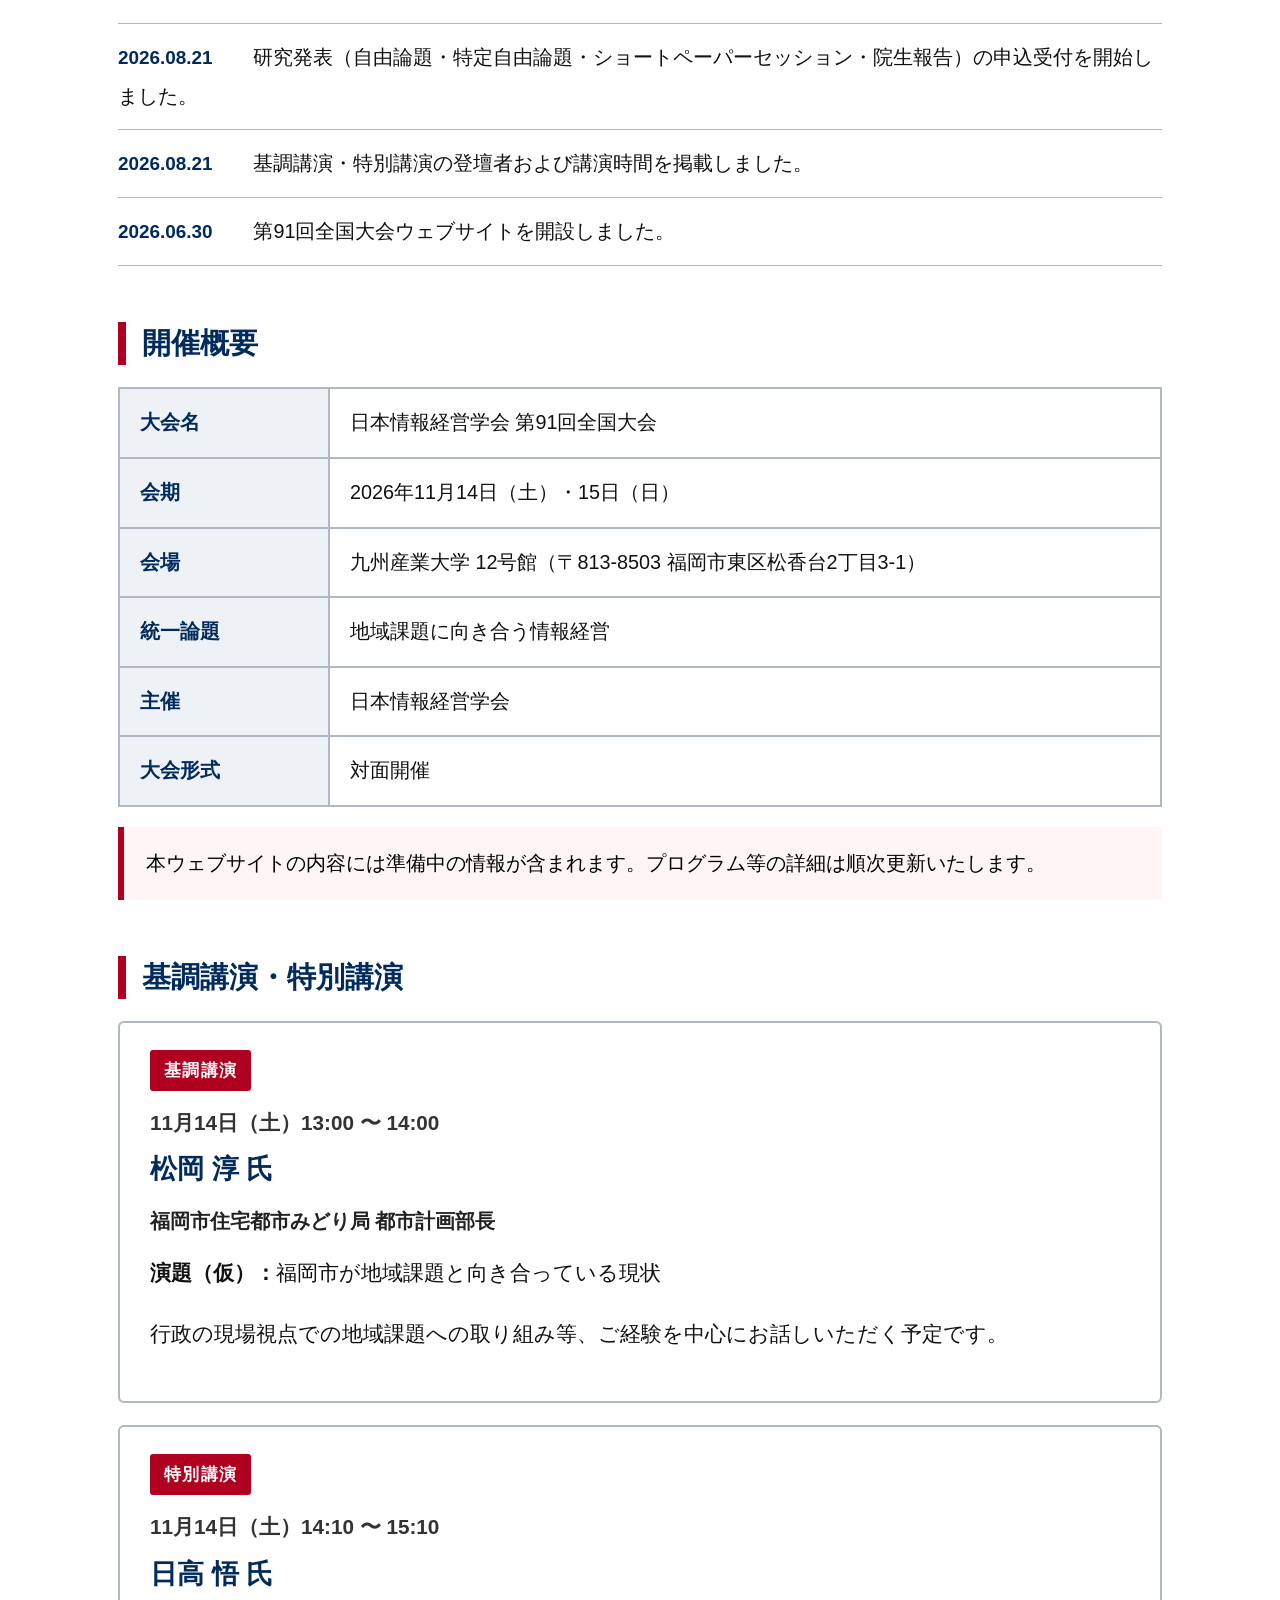
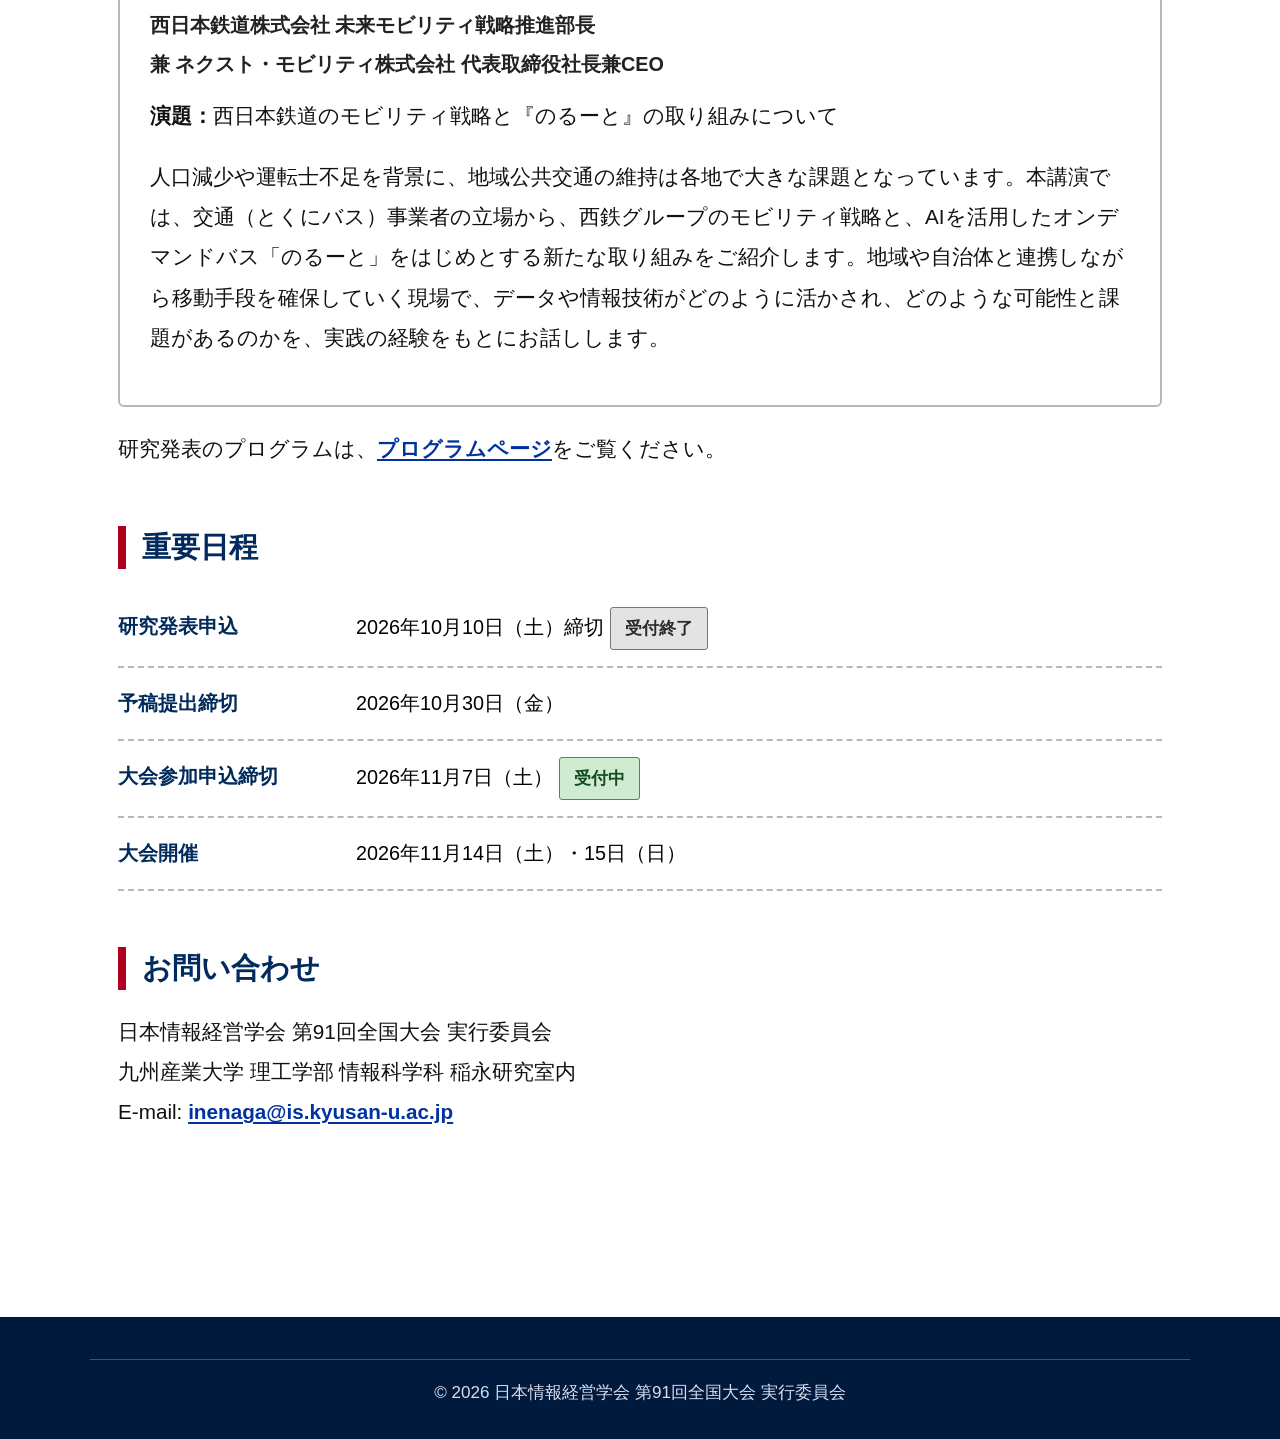
==== commit ec0a2a19: "実行委員に脇先生を追加" ====
--- a/index.html
+++ b/index.html
@@ -110,6 +110,10 @@
     <h2 class="section__title">お知らせ</h2>
     <ul class="news-list">
       <li>
+        <time datetime="2026-10-16">2026.10.16</time>
+        <a href="committee.html">実行委員会</a>の構成を更新しました。
+      </li>
+      <li>
         <time datetime="2026-10-14">2026.10.14</time>
         <a href="program.html">研究発表のプログラム</a>を掲載しました。発表の取りやめなどにより、今後、変更になる場合があります。司会・コメンテータを含むプログラムは、大会の1週間ほど前に掲載する予定です。
       </li>
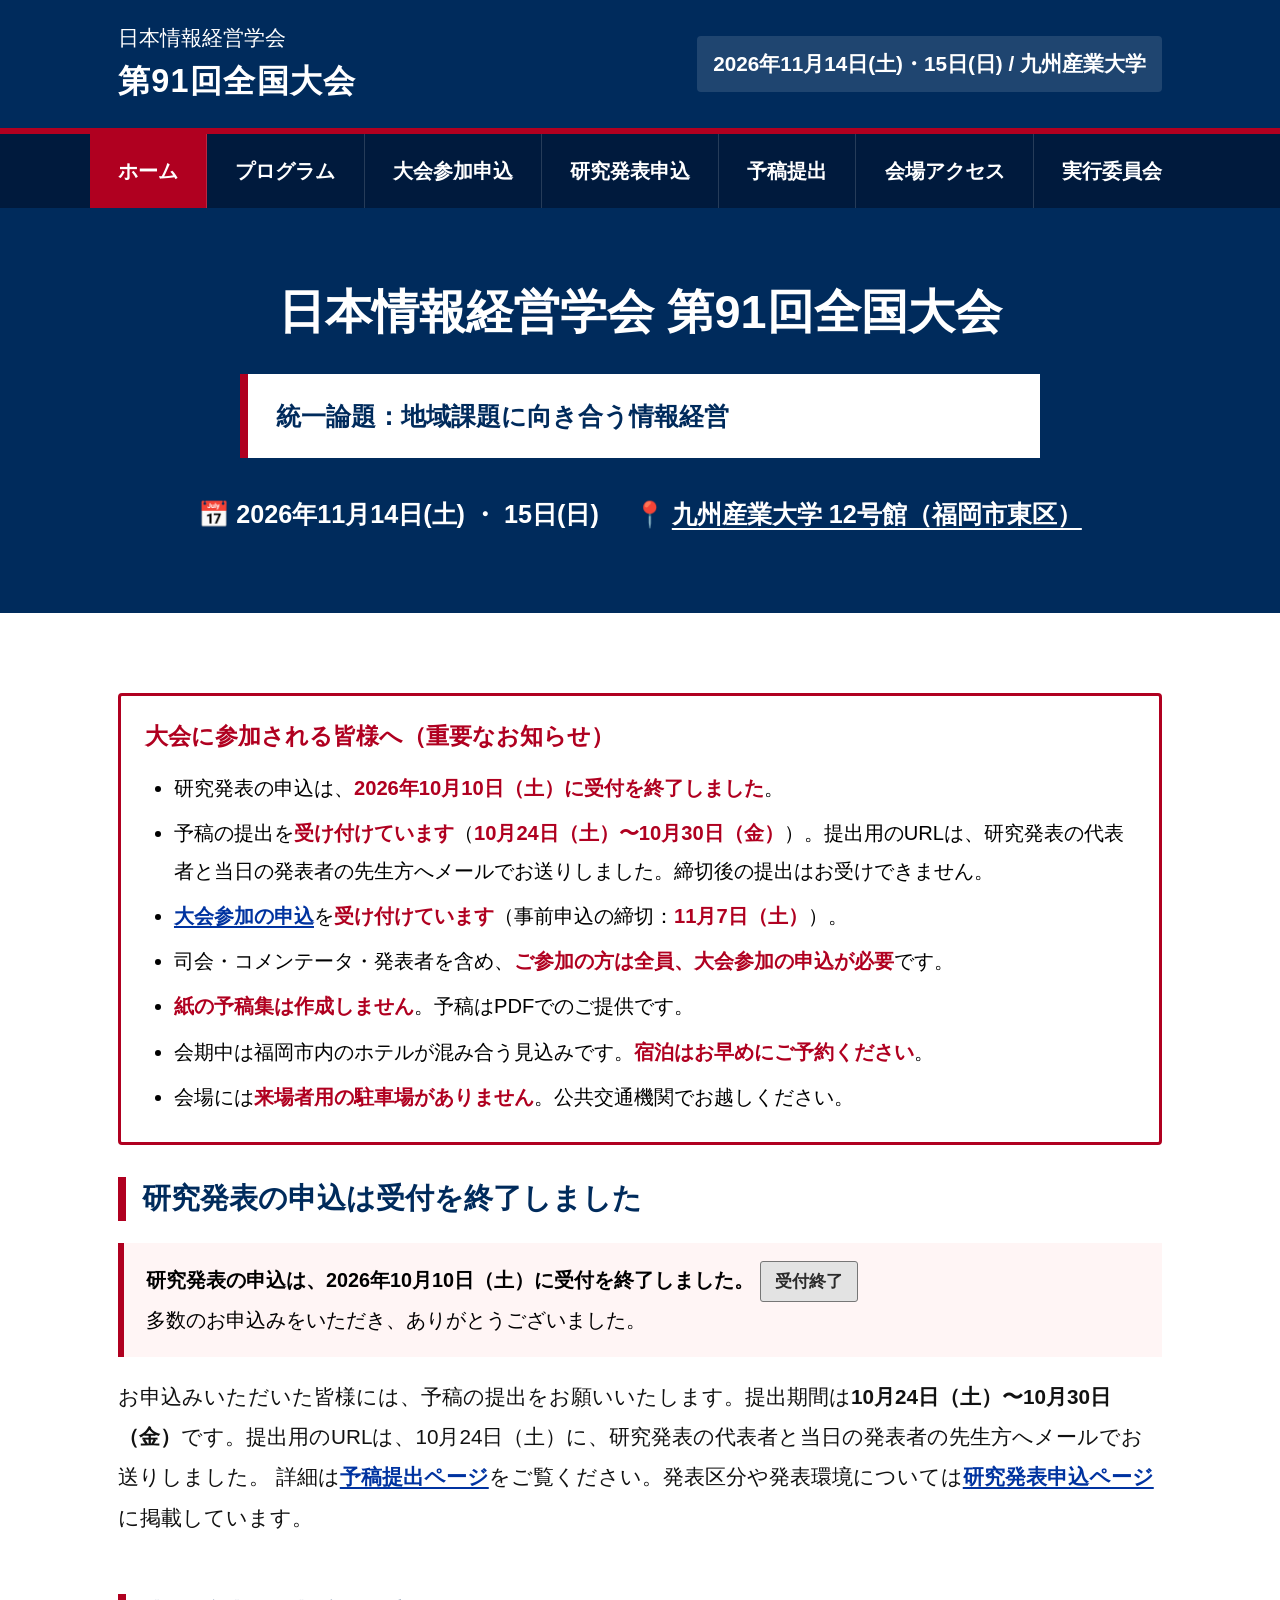
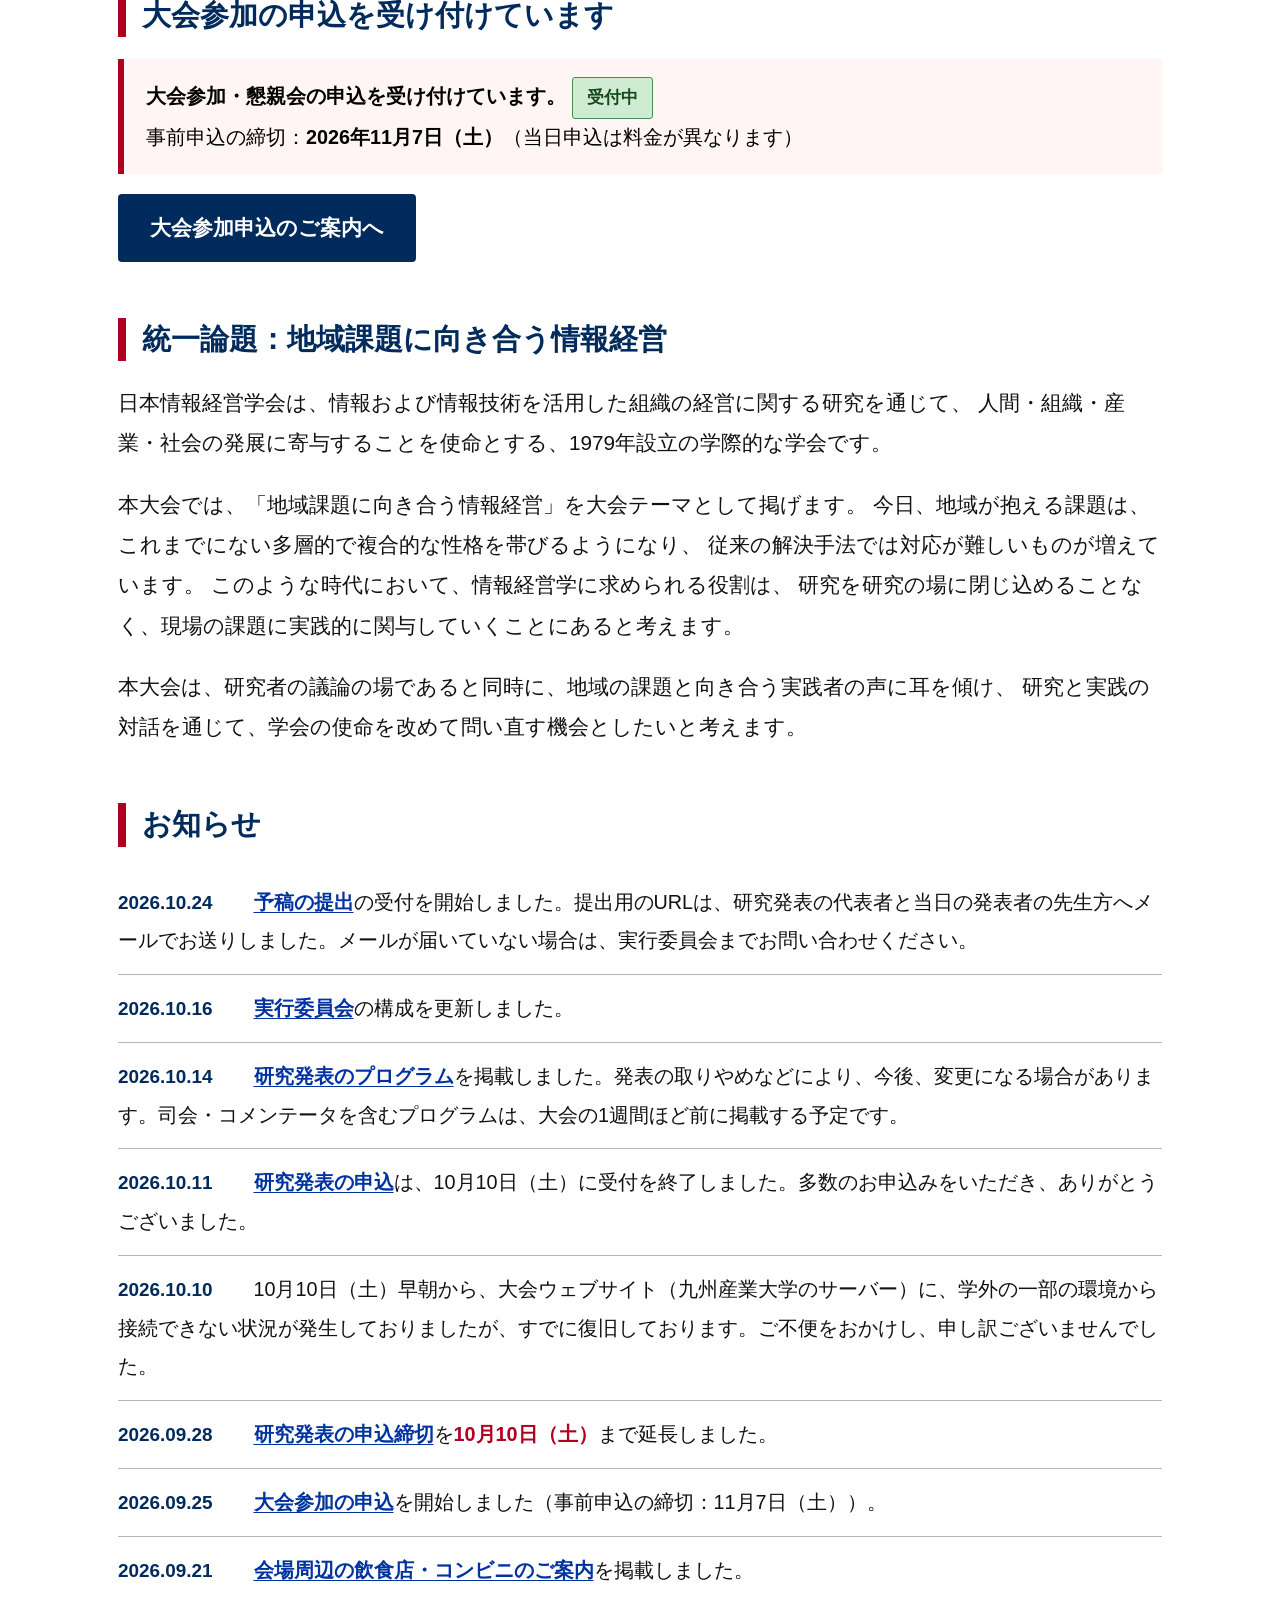
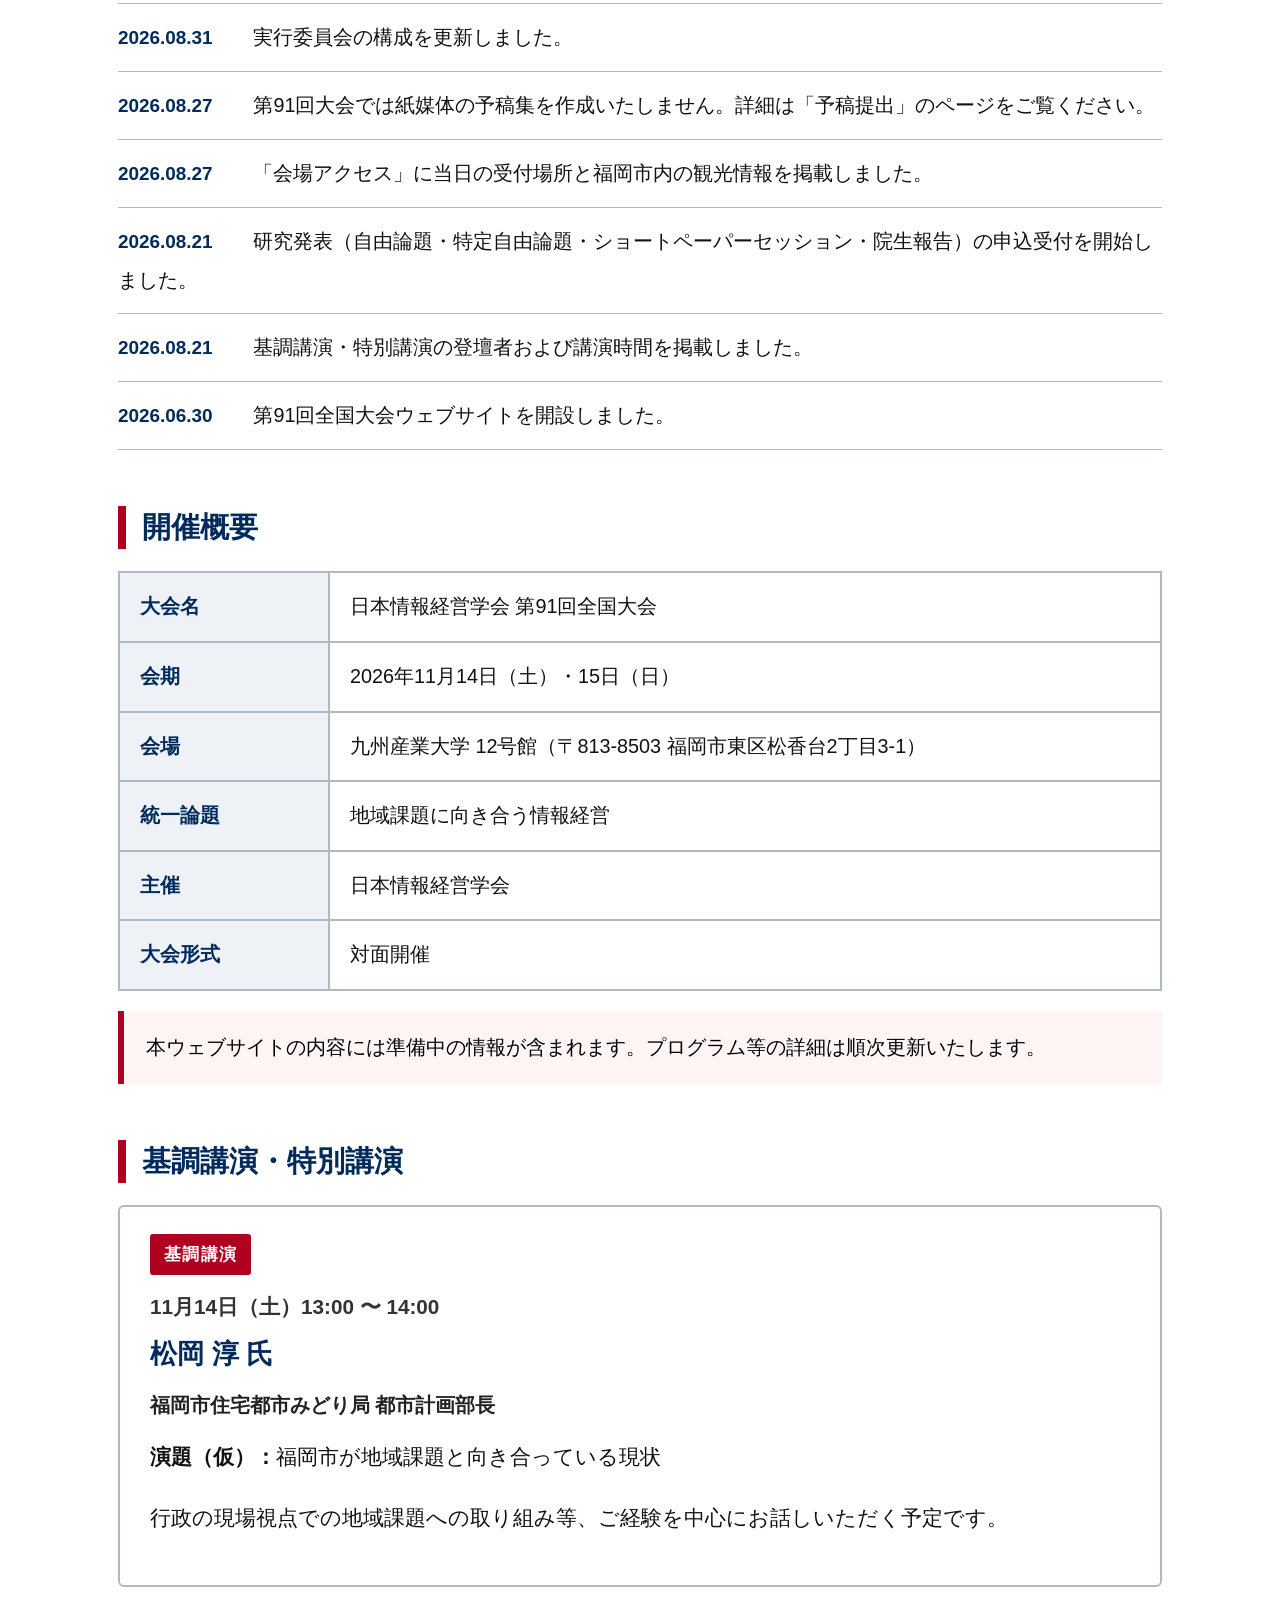
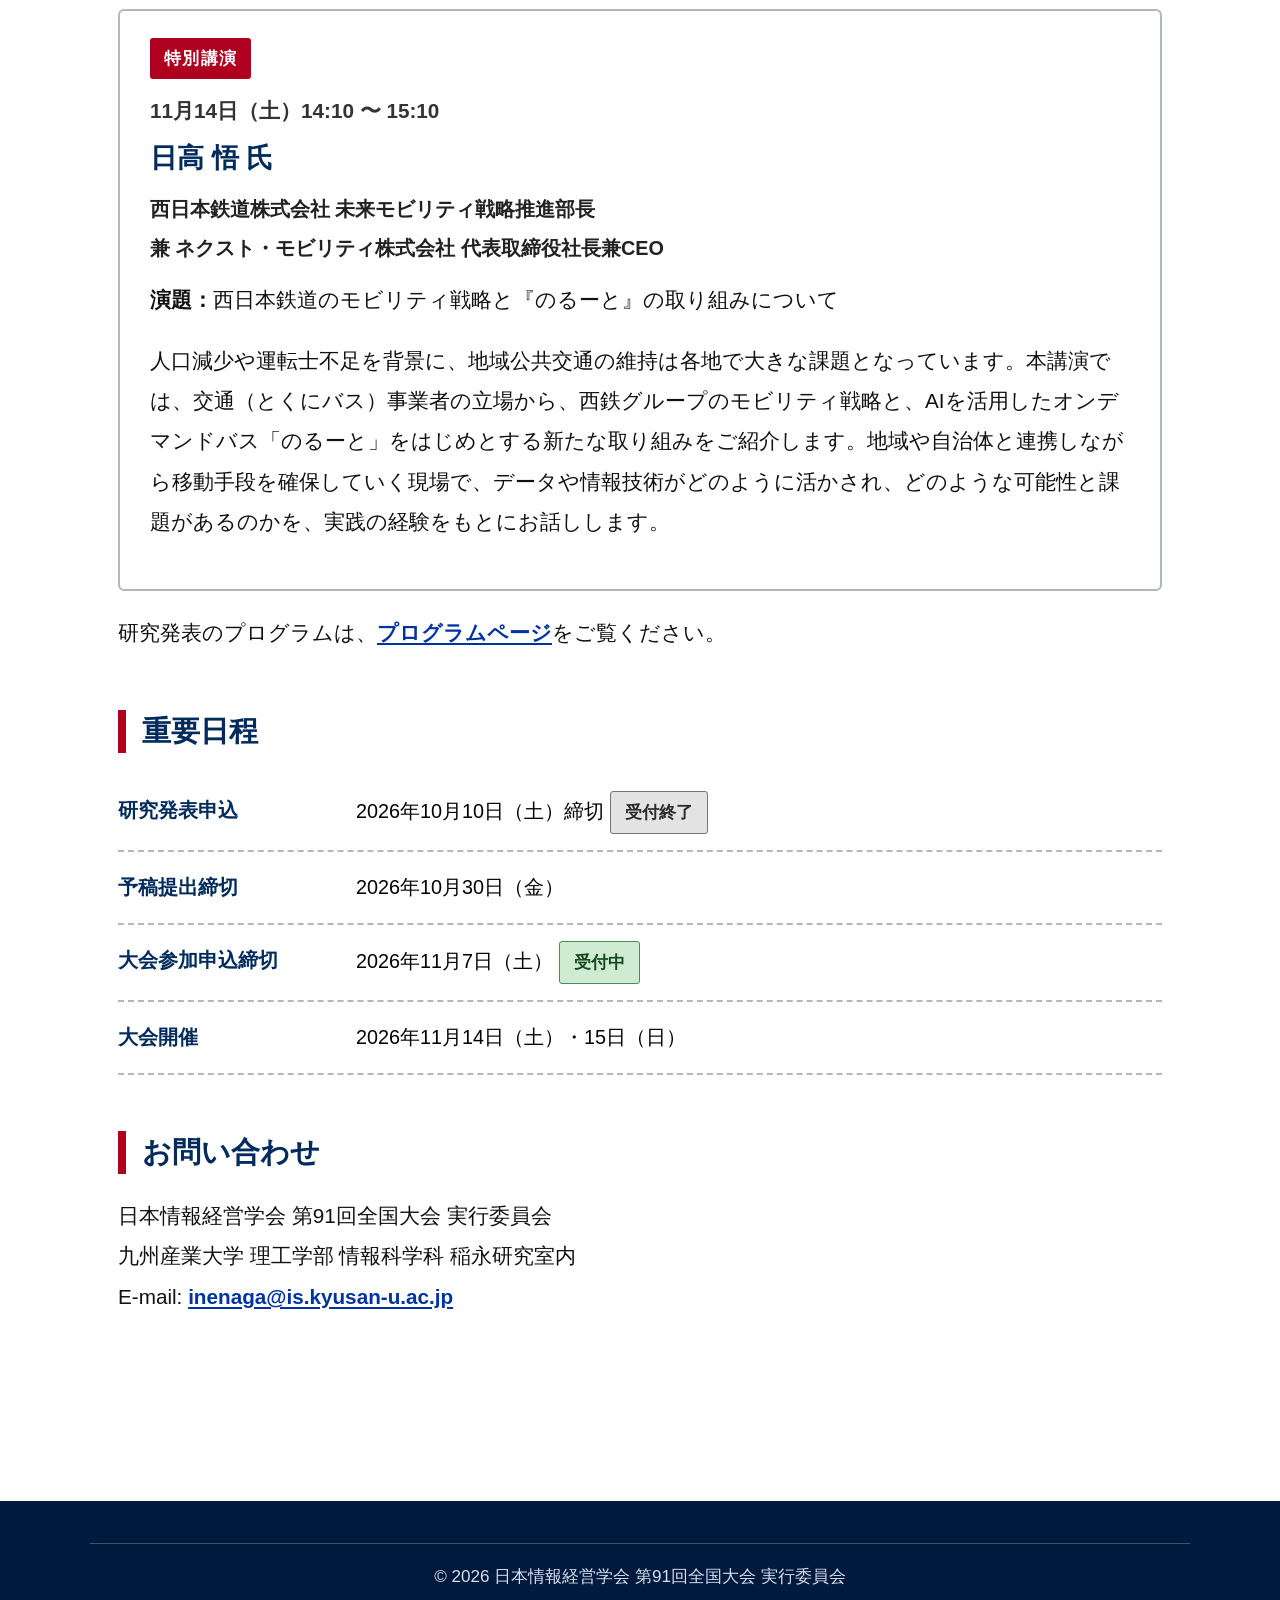
==== commit 10d38813: "予稿の提出の受付を開始" ====
--- a/index.html
+++ b/index.html
@@ -56,7 +56,7 @@
     <h2 class="keypoints__title">大会に参加される皆様へ（重要なお知らせ）</h2>
     <ul>
       <li>研究発表の申込は、<span class="em">2026年10月10日（土）に受付を終了しました</span>。</li>
-      <li>予稿の提出期間は<span class="em">10月24日（土）〜10月30日（金）</span>です。締切後の提出はお受けできません。</li>
+      <li>予稿の提出を<span class="em">受け付けています</span>（<span class="em">10月24日（土）〜10月30日（金）</span>）。提出用のURLは、研究発表の代表者と当日の発表者の先生方へメールでお送りしました。締切後の提出はお受けできません。</li>
       <li><a href="registration.html">大会参加の申込</a>を<span class="em">受け付けています</span>（事前申込の締切：<span class="em">11月7日（土）</span>）。</li>
       <li>司会・コメンテータ・発表者を含め、<span class="em">ご参加の方は全員、大会参加の申込が必要</span>です。</li>
       <li><span class="em">紙の予稿集は作成しません</span>。予稿はPDFでのご提供です。</li>
@@ -73,7 +73,7 @@
       多数のお申込みをいただき、ありがとうございました。
     </p>
     <p>
-      お申込みいただいた皆様には、予稿の提出をお願いいたします。提出期間は<strong>10月24日（土）〜10月30日（金）</strong>です。
+      お申込みいただいた皆様には、予稿の提出をお願いいたします。提出期間は<strong>10月24日（土）〜10月30日（金）</strong>です。提出用のURLは、10月24日（土）に、研究発表の代表者と当日の発表者の先生方へメールでお送りしました。
       詳細は<a href="proceedings.html">予稿提出ページ</a>をご覧ください。発表区分や発表環境については<a href="submission.html">研究発表申込ページ</a>に掲載しています。
     </p>
   </section>
@@ -109,6 +109,10 @@
   <section class="section">
     <h2 class="section__title">お知らせ</h2>
     <ul class="news-list">
+      <li>
+        <time datetime="2026-10-24">2026.10.24</time>
+        <a href="proceedings.html">予稿の提出</a>の受付を開始しました。提出用のURLは、研究発表の代表者と当日の発表者の先生方へメールでお送りしました。メールが届いていない場合は、実行委員会までお問い合わせください。
+      </li>
       <li>
         <time datetime="2026-10-16">2026.10.16</time>
         <a href="committee.html">実行委員会</a>の構成を更新しました。
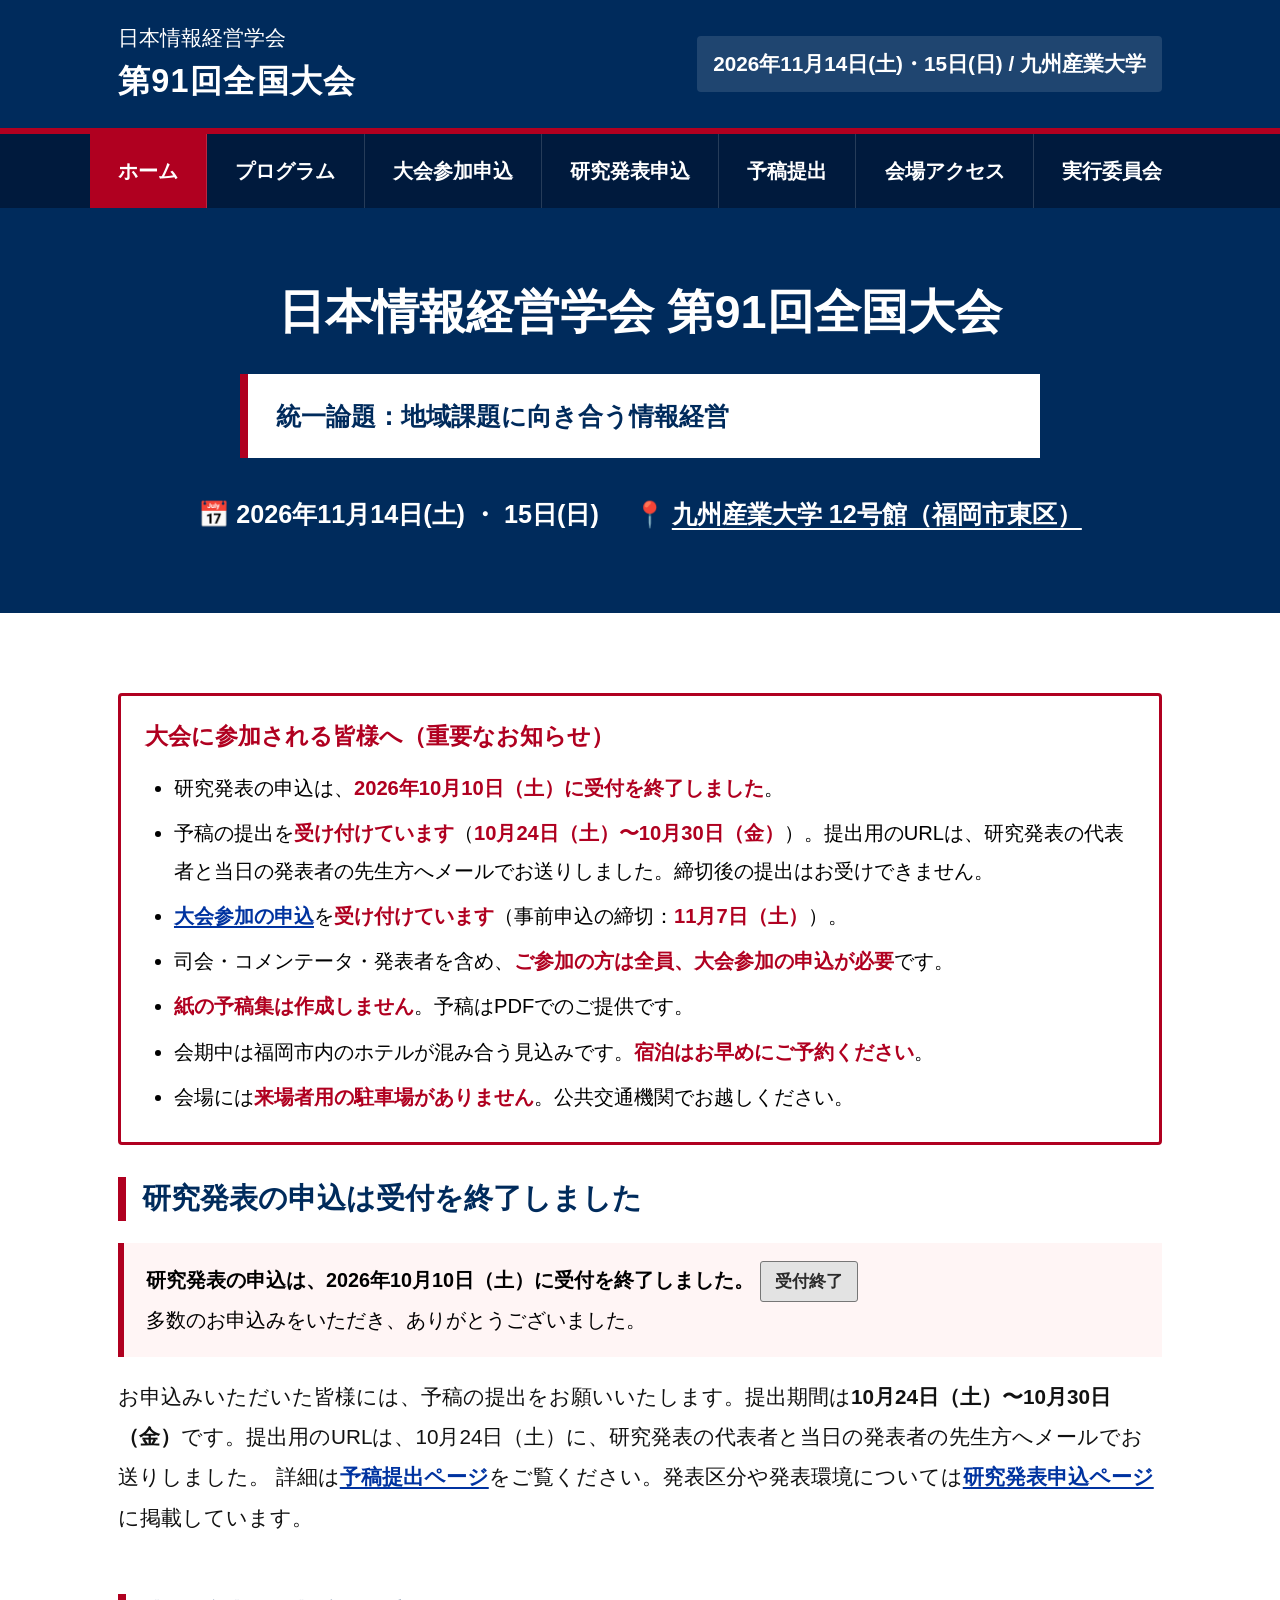
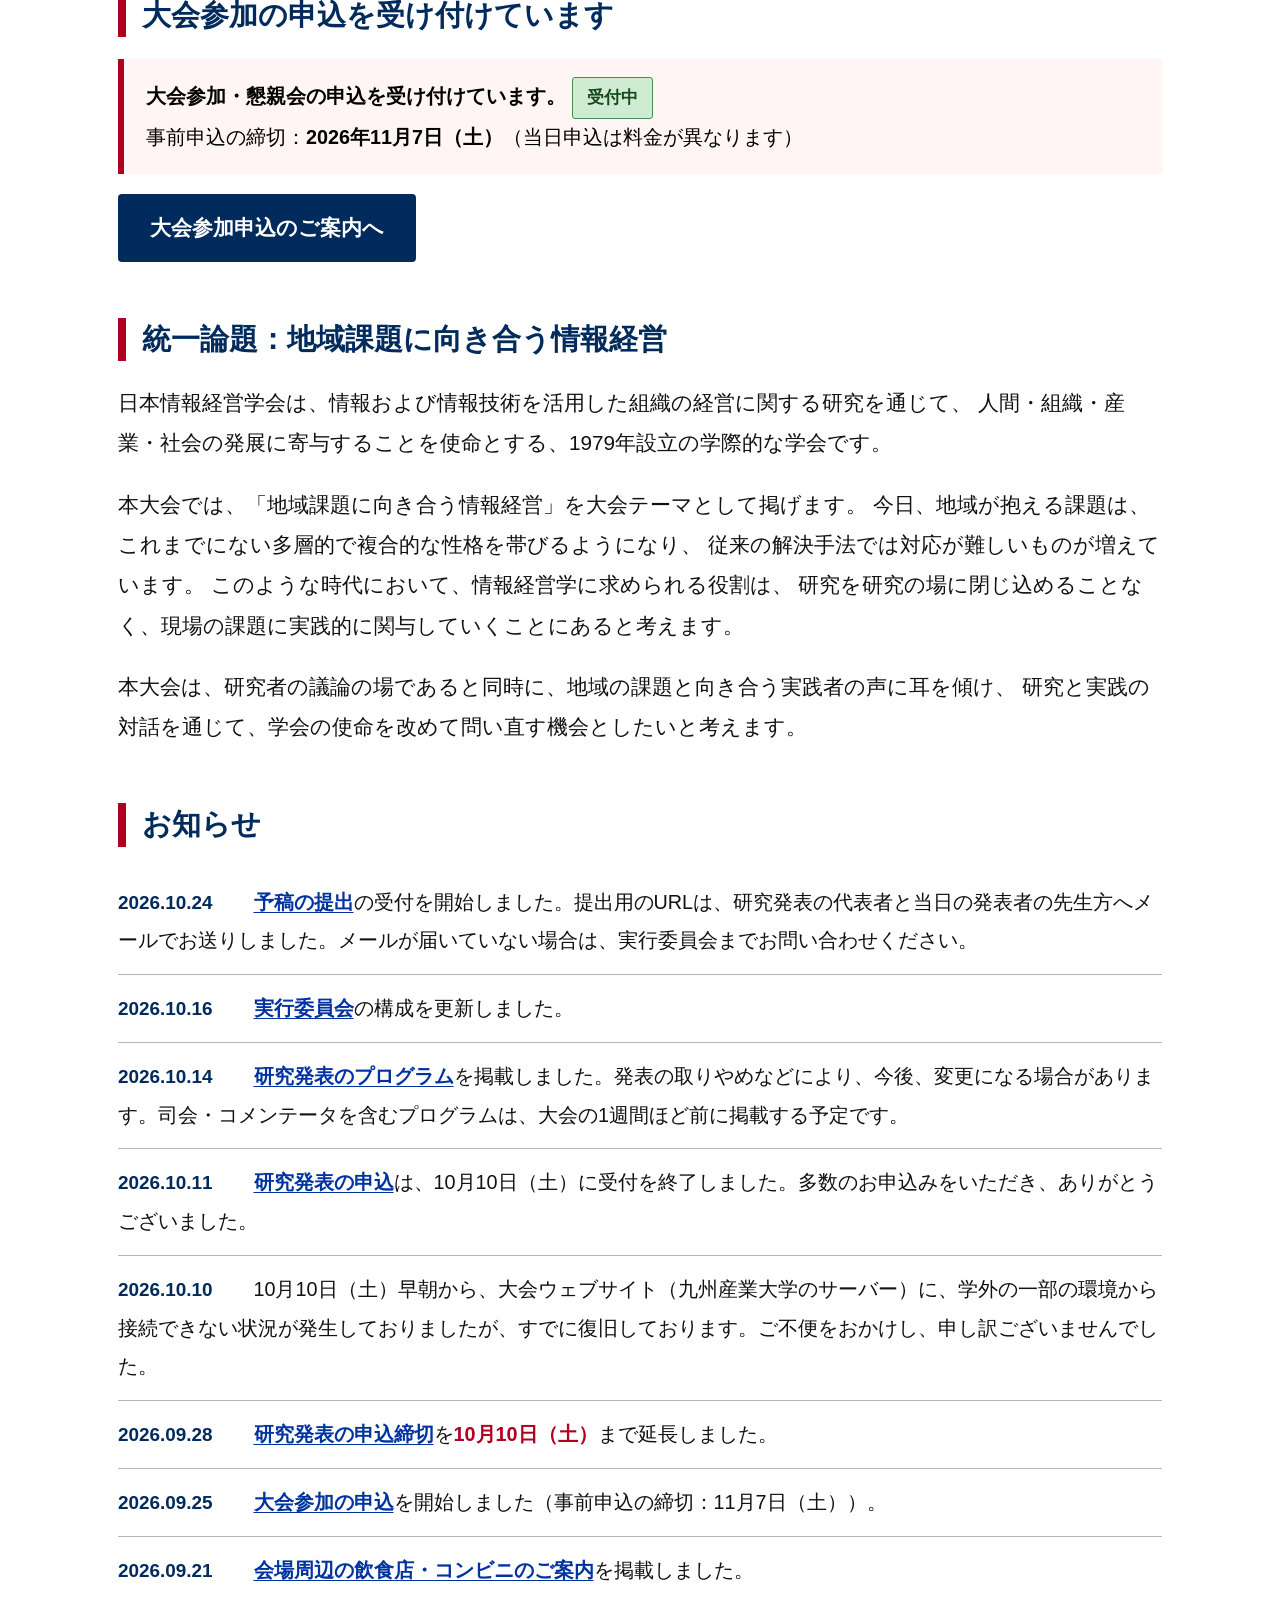
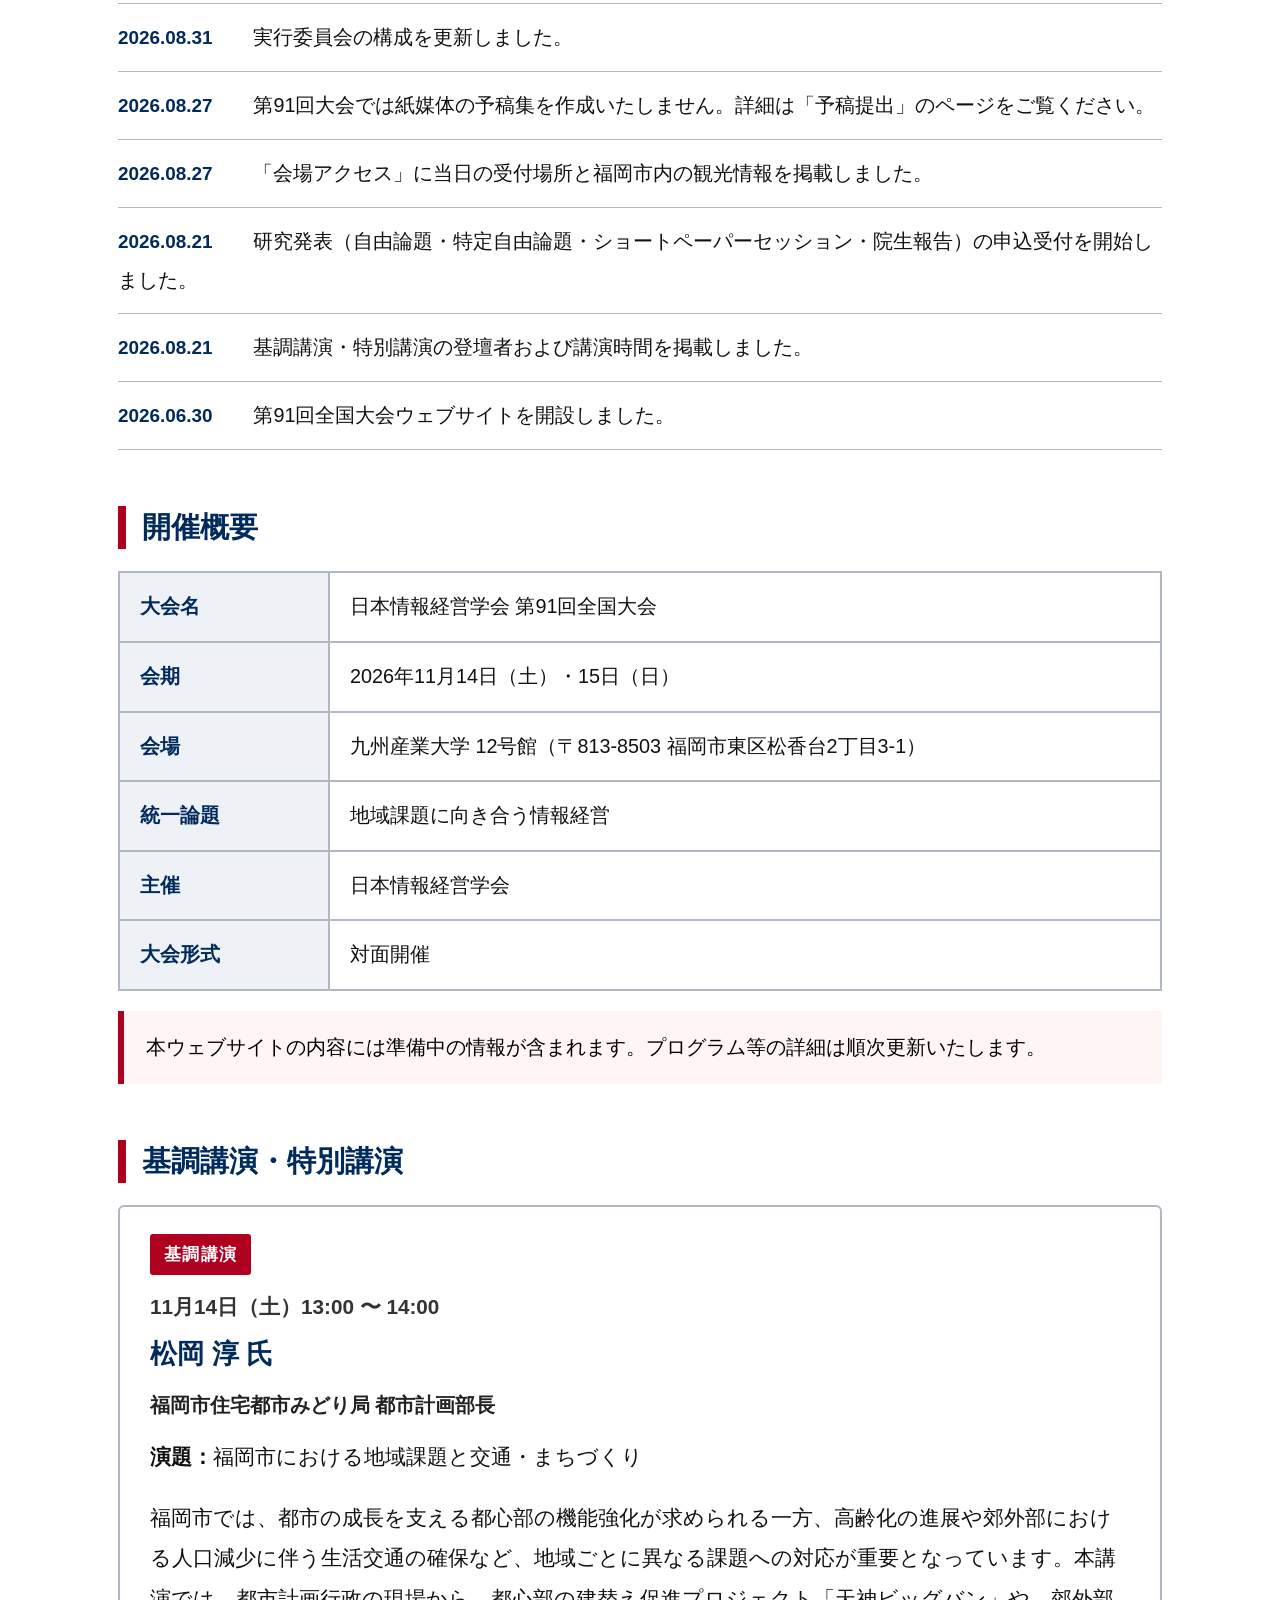
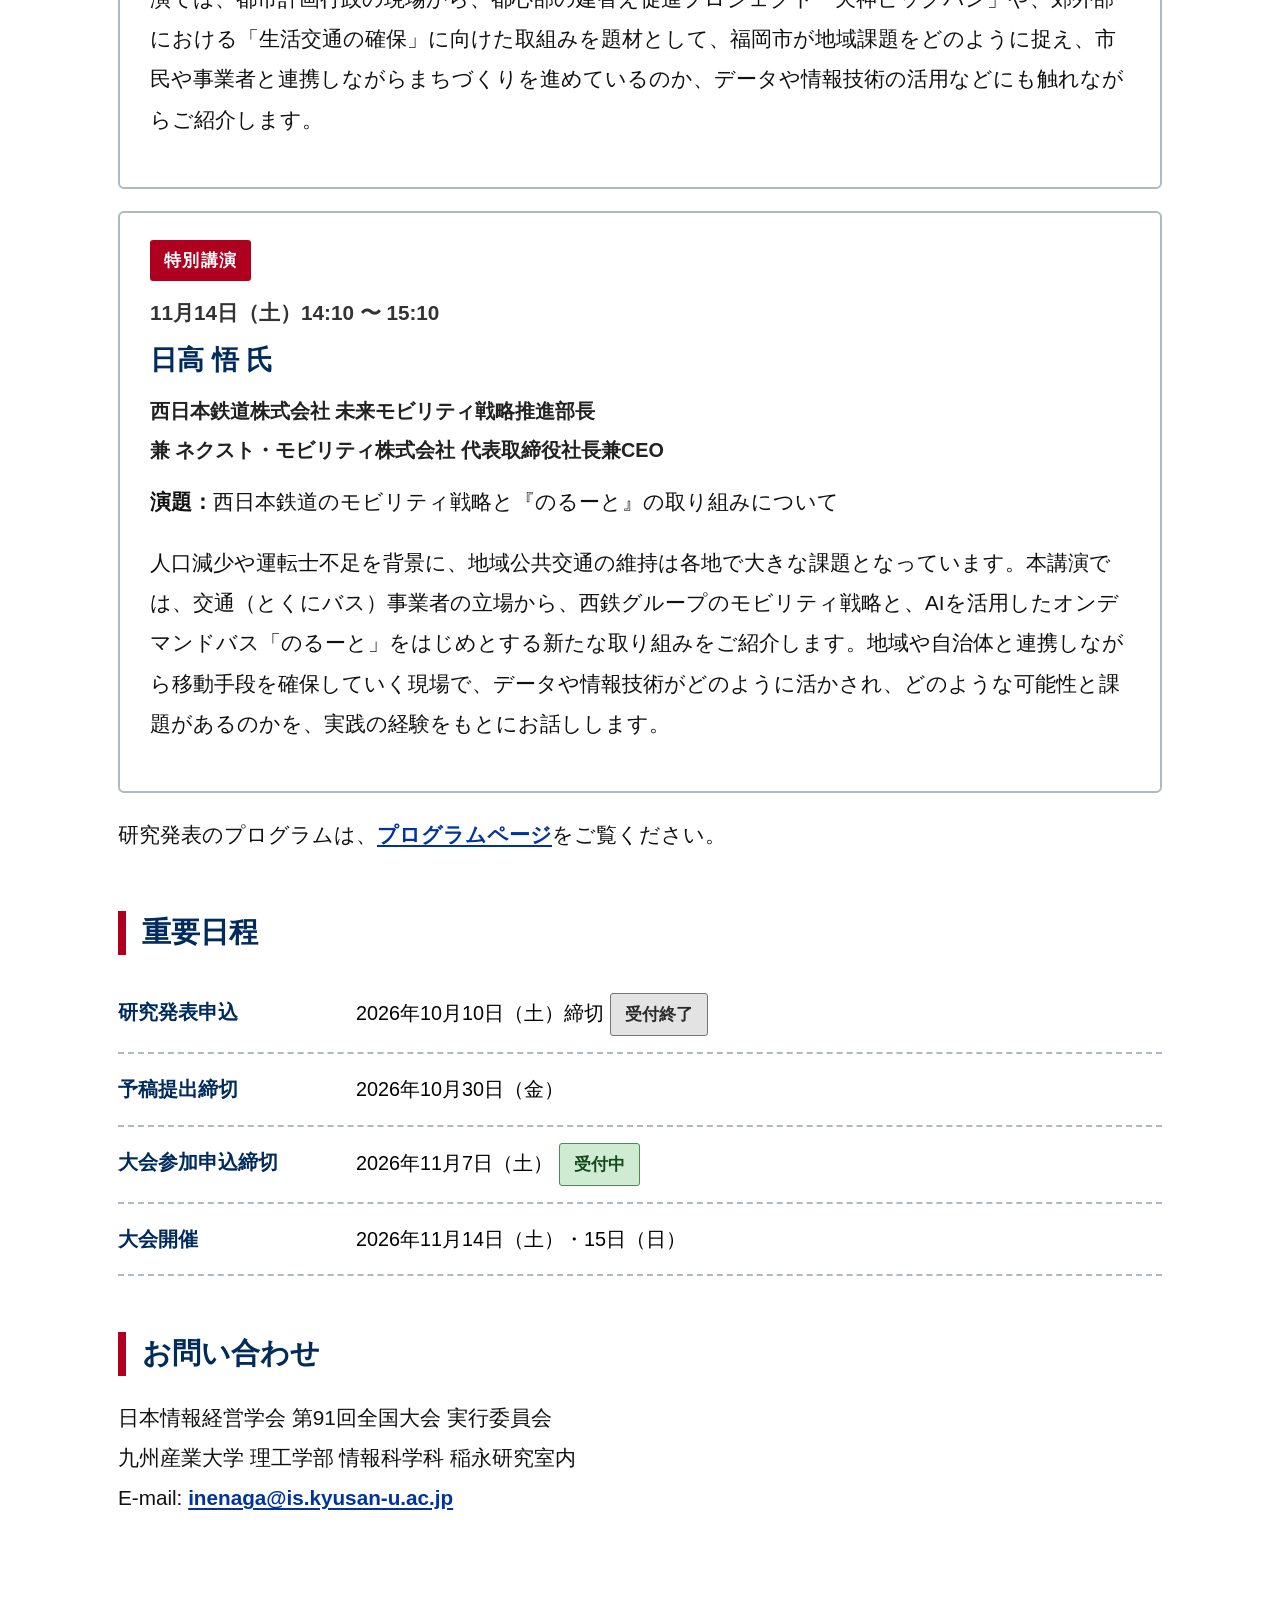
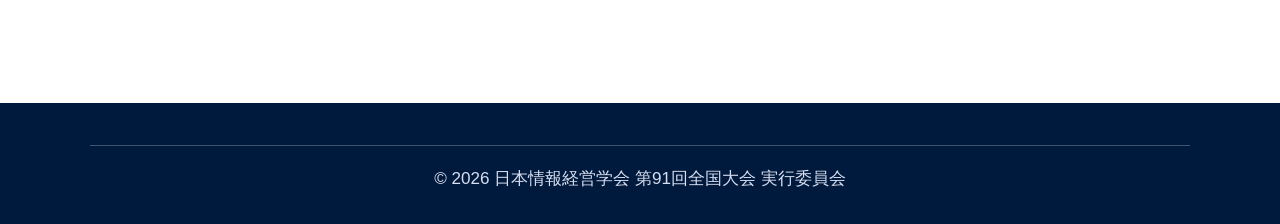
==== commit f4ea9da5: "基調講演の演題と概要を掲載" ====
--- a/index.html
+++ b/index.html
@@ -193,8 +193,8 @@
       <p style="margin:0 0 6px;font-weight:700;color:#333;">11月14日（土）13:00 〜 14:00</p>
       <h3 class="card__title">松岡 淳 氏</h3>
       <p class="card__affiliation">福岡市住宅都市みどり局 都市計画部長</p>
-      <p><strong>演題（仮）：</strong>福岡市が地域課題と向き合っている現状</p>
-      <p>行政の現場視点での地域課題への取り組み等、ご経験を中心にお話しいただく予定です。</p>
+      <p><strong>演題：</strong>福岡市における地域課題と交通・まちづくり</p>
+      <p>福岡市では、都市の成長を支える都心部の機能強化が求められる一方、高齢化の進展や郊外部における人口減少に伴う生活交通の確保など、地域ごとに異なる課題への対応が重要となっています。本講演では、都市計画行政の現場から、都心部の建替え促進プロジェクト「天神ビッグバン」や、郊外部における「生活交通の確保」に向けた取組みを題材として、福岡市が地域課題をどのように捉え、市民や事業者と連携しながらまちづくりを進めているのか、データや情報技術の活用などにも触れながらご紹介します。</p>
     </div>
 
     <div class="card">
